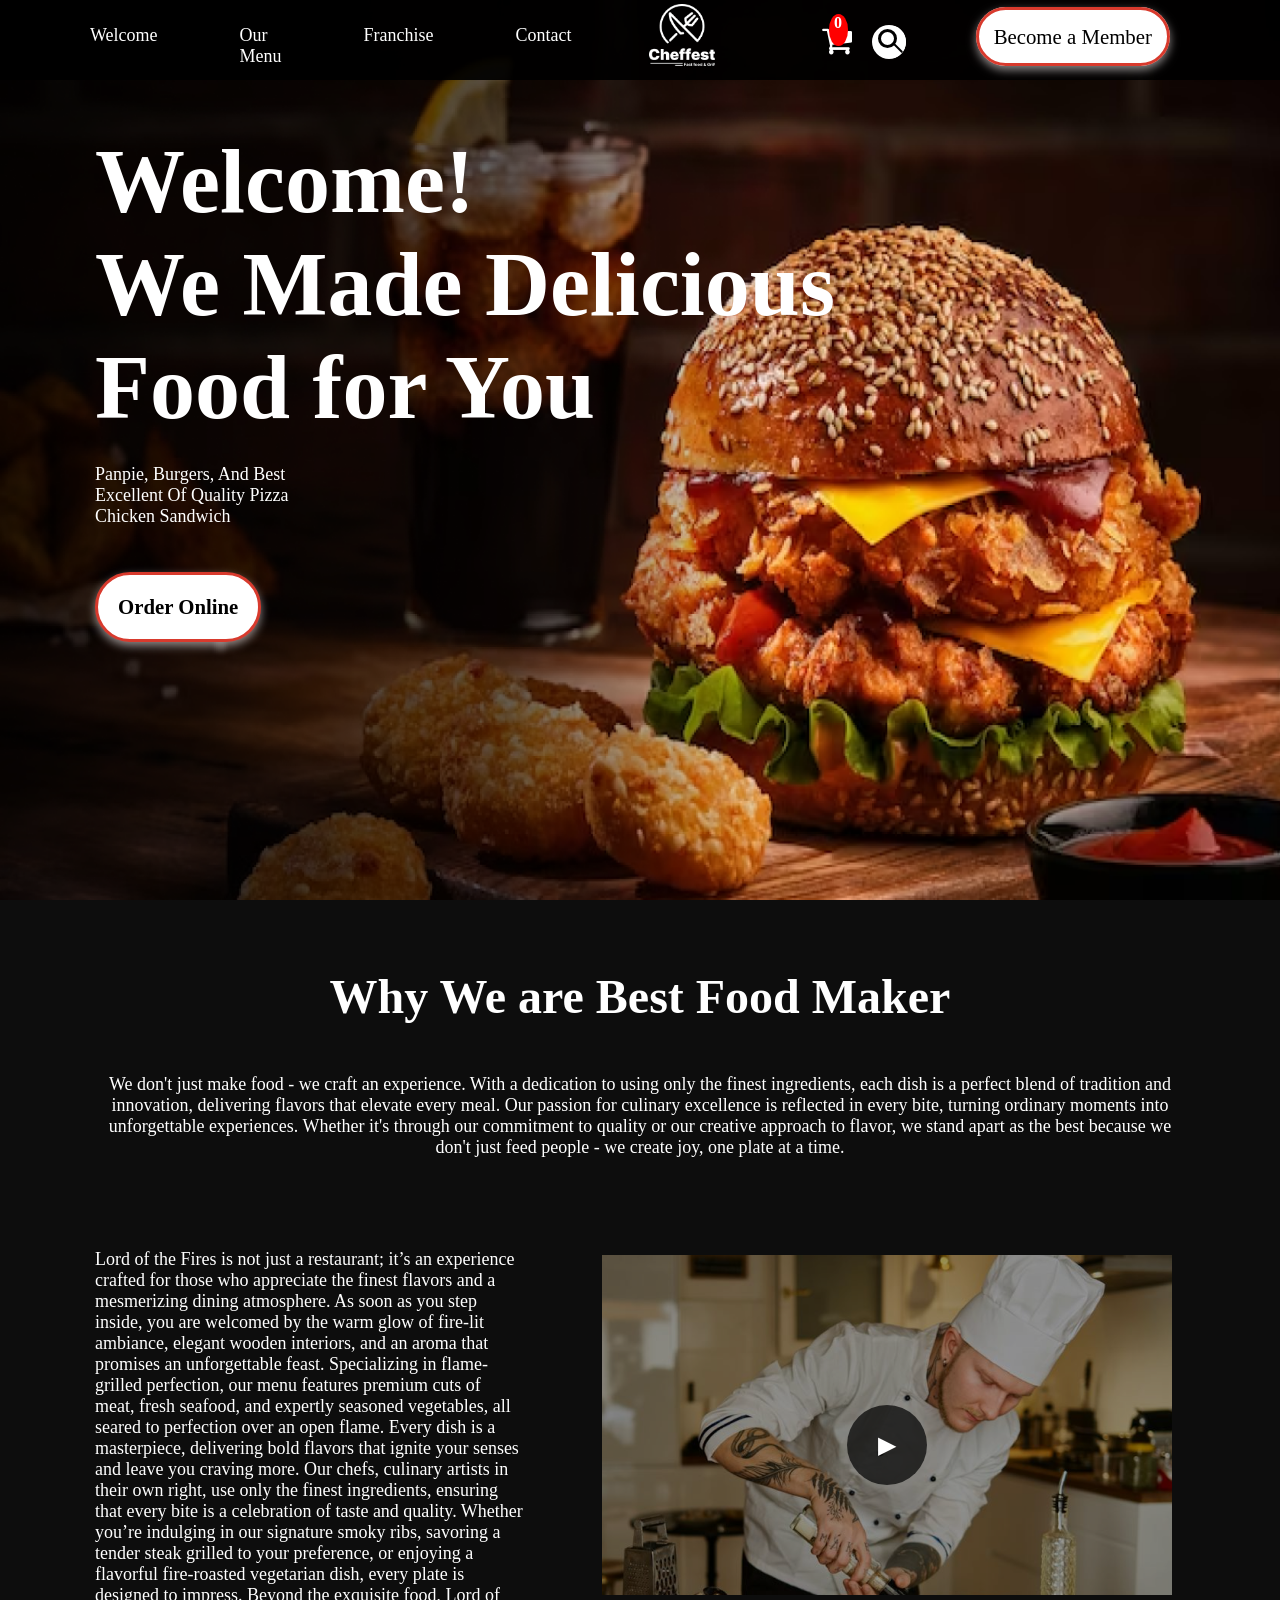
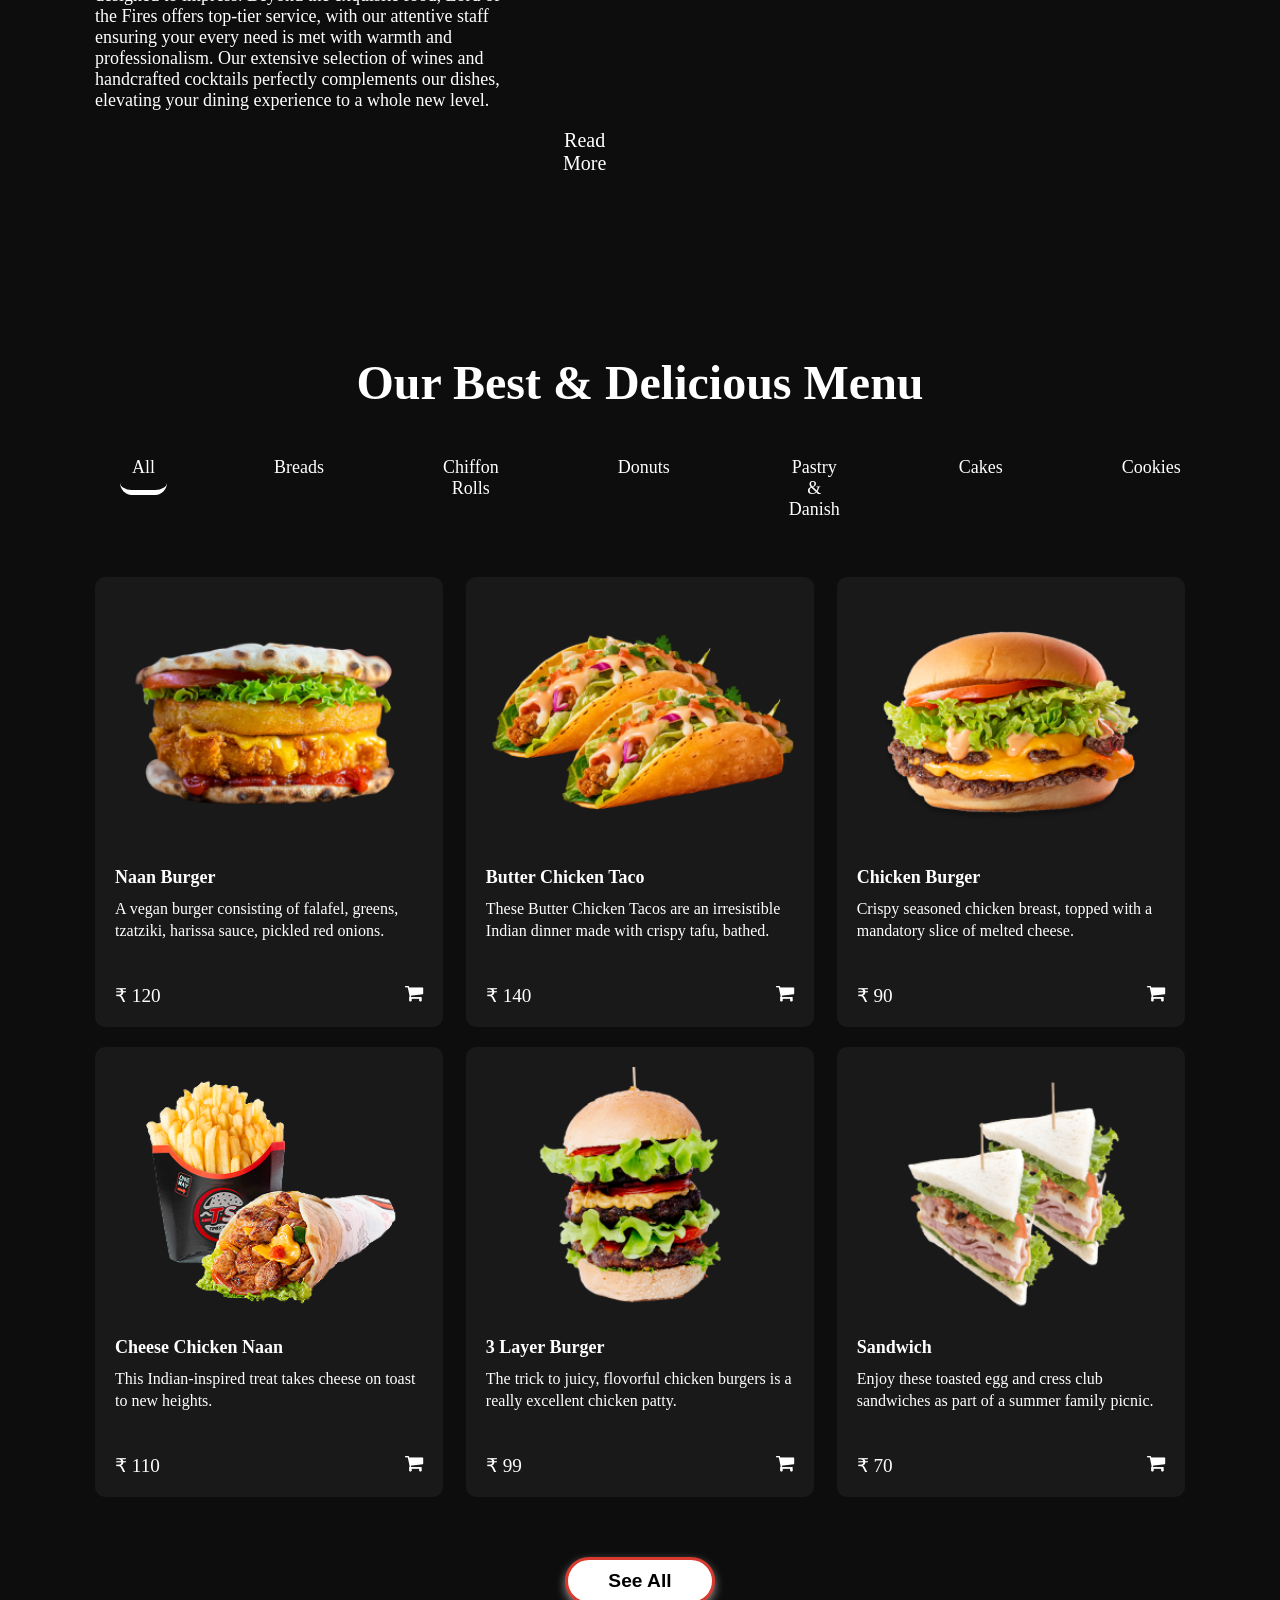
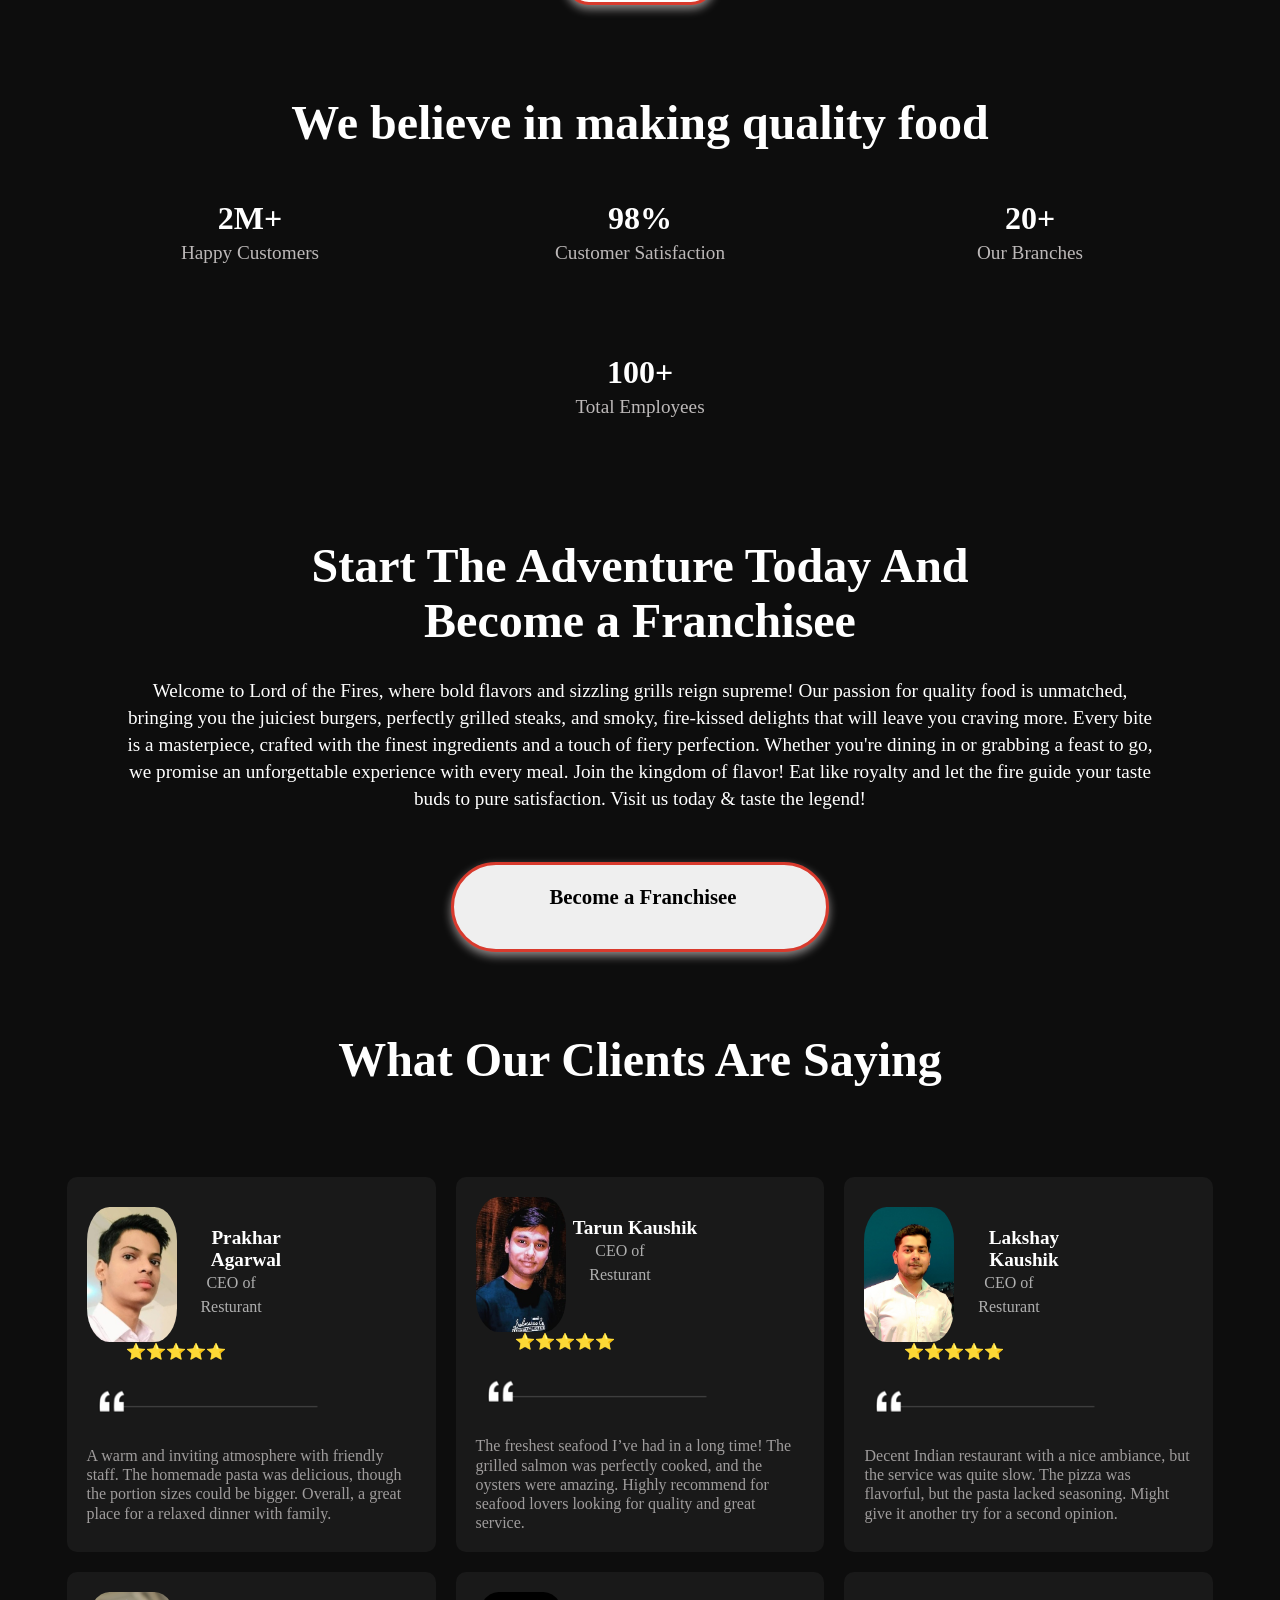
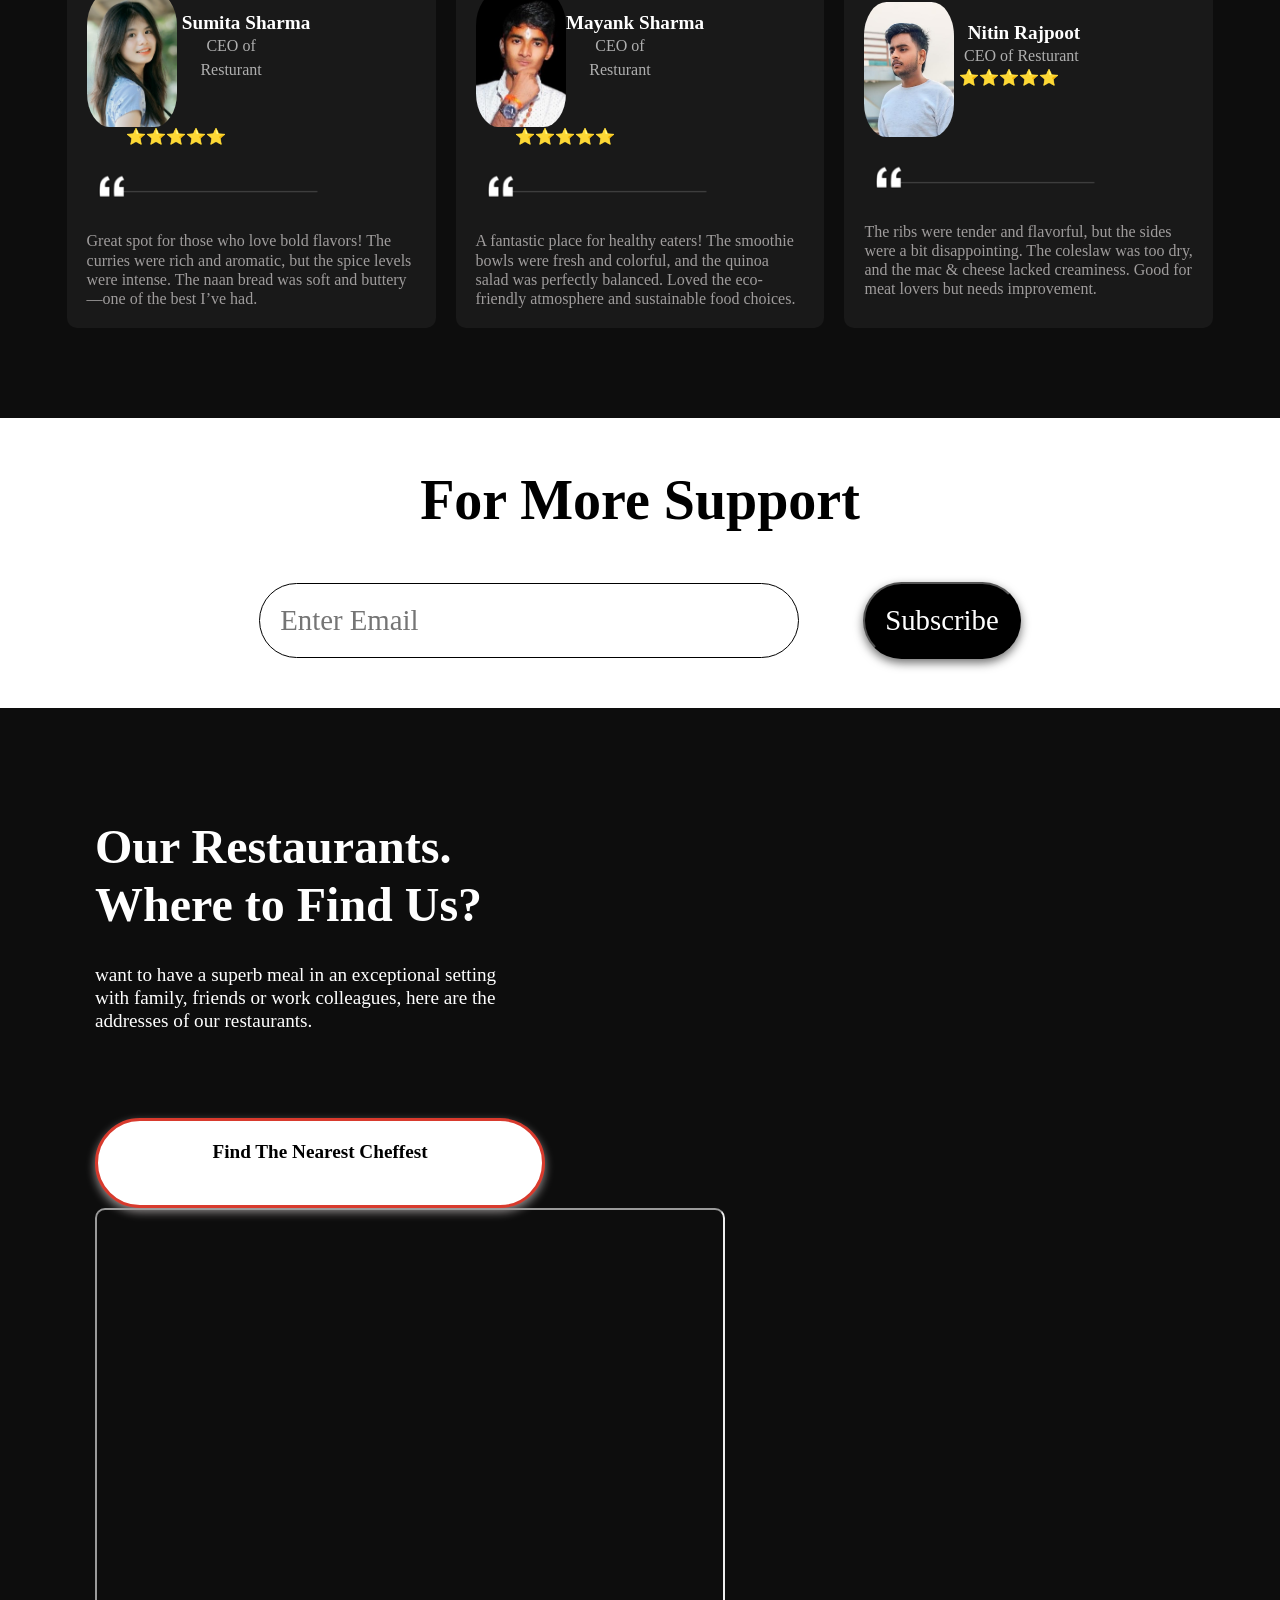
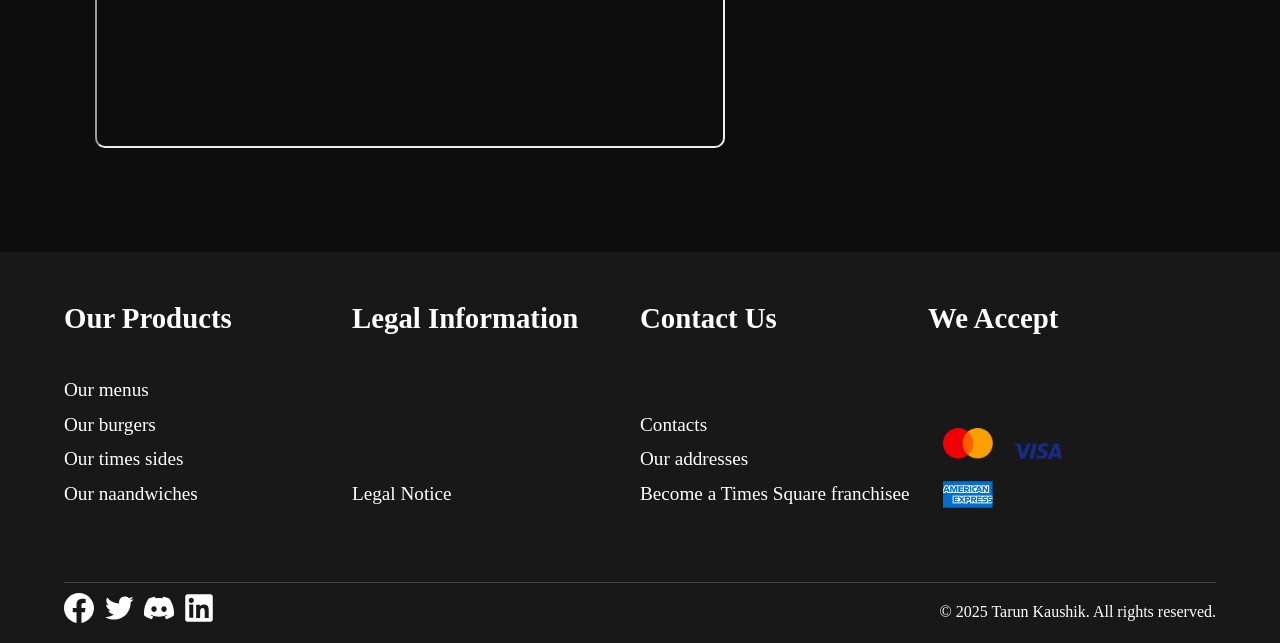
==== index.html @ 53f76cae "Initial commit: Figma desgin to website" ====
<!DOCTYPE html>
<html lang="en">
<head>
    <meta charset="UTF-8">
    <meta name="viewport" content="width=device-width, initial-scale=1.0">
    <title>Resturant Management Website</title>
    <link rel="stylesheet" href="https://cdnjs.cloudflare.com/ajax/libs/font-awesome/4.7.0/css/font-awesome.min.css">
    <link rel="stylesheet" href="style.css">
    <link rel="stylesheet" href="About/about.css">
    <link rel="stylesheet" href="Menu/menu.css">
    <link rel="stylesheet" href="Countdown/count.css">
    <link rel="stylesheet" href="Become a Franchisee/become.css">
    <link rel="stylesheet" href="Testimonial/client.css">
    <link rel="stylesheet" href="Near Restaurent/near.css">
    <link rel="stylesheet" href="Footer/footer.css">
</head>
<body>
    <!-- Navbar Starting... -->
    <header id="welcome">
        <nav class="navbar">
            <ul>
                <li><a href="#welcome">Welcome</a></li>
                <li><a href="#menu">Our Menu</a></li>
                <li><a href="#Franchise">Franchise</a></li>
                <li><a href="Contact With Us/contact.html">Contact</a></li>
            </ul>
            <div>
                <img src="Images/Logo.png" alt="Logo">
            </div>
            <div class="icons">
                <div class="icons1">
                    <i class="fa fa-cart-plus cart-icon" id="navbar-cart-icon"></i>
                    <span class="cart-counter">0</span>
                </div>
                
                <!-- Cart Dropdown -->
                <div class="cart-dropdown">
                    <div class="cart-items"></div>
                </div>
    
                <!-- Search Icon + Input -->
                <div class="search-box" id="searchBox">
                    <i id="searchIcon"  class="fa fa-search"></i>
                    <input type="text" id="searchInput" placeholder="Search...">
                    <span id="searchClear" onclick="document.getElementById('searchInput').value = ''"></span>
                </div>
            </div>
            <div class="navbut">
                <a href="Bemone a member/member.html">Become a Member</a>
            </div>
        </nav>
    </header>    
    <!-- Navbar Ending... -->

    <!-- Page 1 starting... -->
    <div class="Background1">
        <div class="heading">
            <h1>Welcome! <br> We Made Delicious <br> Food for You</h1>
            <p style="padding: 25px 0px 45px 0px; font-size: 18px;">
                Panpie, Burgers, And Best <br>
                Excellent Of Quality Pizza <br>
                Chicken Sandwich
            </p>
            <span id="button2">
                <a href="#menu">Order Online</a>
            </span>
        </div>
    </div>
    <!-- Page 1 Ending -->

    <!-- Page 2 Starting... -->
    <div class="page2">
        <div class="para1">
            <h1 class="heading1" style="font-size: 3rem;">Why We are Best Food Maker</h1>
            <p>We don't just make food - we craft an experience. With a dedication to using only the finest ingredients, each dish is a perfect blend of tradition and innovation, delivering flavors that elevate every meal. Our passion for culinary excellence is reflected in every bite, turning ordinary moments into unforgettable experiences. Whether it's through our commitment to quality or our creative approach to flavor, we stand apart as the best because we don't just feed people - we create joy, one plate at a time.</p>
        </div>

        <div class="content-container">
            <aside class="video-container">
                <div class="video-bg">
                    <img src="Images/Thumbnail-image.png" class="video-thumbnail" id="videoThumbnail" onclick="playVideo()" alt="Video Thumbnail">
        
                    <!-- Play Button -->
                    <button class="play-button" id="playButton" onclick="playVideo()">▶</button>

                    <video id="videoPlayer" controls>
                        <source src="Video/Cinematic Restaurant.mp4" type="Video/mp4">
                        Your browser does not support the video tag.
                    </video>
                </div>
            </aside>
    
            <div class="para2">
                <p><br>
                    Lord of the Fires is not just a restaurant; it’s an experience crafted for those who appreciate the finest flavors and a mesmerizing dining atmosphere. As soon as you step inside, you are welcomed by the warm glow of fire-lit ambiance, elegant wooden interiors, and an aroma that promises an unforgettable feast. Specializing in flame-grilled perfection, our menu features premium cuts of meat, fresh seafood, and expertly seasoned vegetables, all seared to perfection over an open flame. Every dish is a masterpiece, delivering bold flavors that ignite your senses and leave you craving more. Our chefs, culinary artists in their own right, use only the finest ingredients, ensuring that every bite is a celebration of taste and quality. Whether you’re indulging in our signature smoky ribs, savoring a tender steak grilled to your preference, or enjoying a flavorful fire-roasted vegetarian dish, every plate is designed to impress. Beyond the exquisite food, Lord of the Fires offers top-tier service, with our attentive staff ensuring your every need is met with warmth and professionalism. Our extensive selection of wines and handcrafted cocktails perfectly complements our dishes, elevating your dining experience to a whole new level.
                    
                    <span class="more-text">
                        Whether it’s a romantic dinner, a family gathering, or a special celebration, Lord of the Fires provides an ambiance that is both cozy and sophisticated, making every moment memorable. Experience the best in class dining with us and let the fire guide your senses to pure gastronomic delight.
                    </span>
                </p>
                <button class="read-more-btn" onclick="toggleText()">Read More</button>
            </div>
        </div>
    </div>

    <!-- Page 2 Ending... -->

    <div class="box-container">
        <!-- Page 3 starting... -->
        <div class="page3" id="menu">
            <h1 class="heading2" style="font-size: 3rem;">
                Our Best & Delicious Menu
            </h1>
                <nav class="navbar2" id="navbar2">
                    <ul>
                        <li><button class="btn active" data-category="all">All</button></li>
                        <li><button class="btn" data-category="breads">Breads</button></li>
                        <li><button class="btn" data-category="chiffon_Rolls">Chiffon Rolls</button></li>
                        <li><button class="btn" data-category="donuts">Donuts</button></li>
                        <li><button class="btn" data-category="pastry_Danish">Pastry & Danish</button></li>
                        <li><button class="btn" data-category="cakes">Cakes</button></li>
                        <li><button class="btn" data-category="cookies">Cookies</button></li>
                    </ul>
                </nav>
        </div>

        <div class="box">
            <section class="image-container" id="section1">
                <div class="item-box">
                    <img src="Images/img1.png" alt="Naan Burger">
                    <h1>Naan Burger</h1>
                    <p>A vegan burger consisting of falafel, greens, tzatziki, harissa sauce, pickled red onions.</p>
                    <div class="priceCart">
                        <span>₹ 120</span>
                        <i class="fa fa-shopping-cart cart-icon"></i>
                    </div>
                </div>
                
                <div class="item-box">
                    <img src="Images\img2.png" alt="Butter Chicken Taco">
                    <h1>Butter Chicken Taco</h1>
                    <p>These Butter Chicken Tacos are an irresistible Indian dinner made with crispy tafu, bathed.</p>
                    <div class="priceCart">
                        <span>₹ 140</span>
                        <i class="fa fa-shopping-cart cart-icon"></i>
                    </div>
                </div>

                <div class="item-box">
                    <img src="Images\img3.png" alt="Chicken Burger">
                    <h1>Chicken Burger</h1>
                    <p>Crispy seasoned chicken breast, topped with a mandatory slice of melted cheese.</p>
                    <div class="priceCart">
                        <span>₹ 90</span>
                        <i class="fa fa-shopping-cart cart-icon"></i>
                    </div>
                </div>

                <div class="item-box">
                    <img src="Images\img4.png" alt="Cheese Chicken Naan">
                    <h1>Cheese Chicken Naan</h1>
                    <p>This Indian-inspired treat takes cheese on toast to new heights.</p>
                    <div class="priceCart">
                        <span>₹ 110</span>
                        <i class="fa fa-shopping-cart cart-icon"></i>
                    </div>
                </div>

                <div class="item-box">
                    <img src="Images\img5.png" alt="3 Layer Burger">
                    <h1>3 Layer Burger</h1>
                    <p>The trick to juicy, flovorful chicken burgers is a really excellent chicken patty.</p>
                    <div class="priceCart">
                        <span>₹ 99</span>
                        <i class="fa fa-shopping-cart cart-icon"></i>
                    </div>
                </div>

                <div class="item-box">
                    <img src="Images\img6.png" alt="Sandwich">
                    <h1>Sandwich</h1>
                    <p>Enjoy these toasted egg and cress club sandwiches as part of a summer family picnic.</p>
                    <div class="priceCart">
                        <span>₹ 70</span>
                        <i class="fa fa-shopping-cart cart-icon"></i>
                    </div>
                </div>

                <div class="more-items">
                    <div class="item-box">
                        <img src="Images/img7.png" alt="Stuffed Chessy Garlic Bread">
                        <h1>Stuffed Cheesy Garlic Bread</h1>
                        <p>Garlic bread originated in italy but has really been popularized by the american Pizza chains.</p>
                        <div class="priceCart">
                            <span>₹ 210</span>
                            <i class="fa fa-shopping-cart cart-icon""></i>
                        </div>
                    </div>

                    
                    <div class="item-box">
                        <img src="Images\img8.png" alt="Garlic Bread">
                        <h1>Garlic Bread</h1>
                        <p>You may have once struggled with dry or greasy breads reeking of burned or new garlic, but it's time...</p>
                        <div class="priceCart">
                            <span>₹ 250</span>
                            <i class="fa fa-shopping-cart cart-icon"></i>
                        </div>
                    </div>

                    <div class="item-box">
                        <img src="Images\img9.png" alt="Great Garlic Bread">
                        <h1>Great Garlic Bread</h1>
                        <p>This Italian garlic bread is drenched in garlicky herb butter, oven-baked until crisp & topped.</p>
                        <div class="priceCart">
                            <span>₹ 320</span>
                            <i class="fa fa-shopping-cart cart-icon"></i>
                        </div>
                    </div>

                    <div class="item-box">
                        <img src="Images/img10.png" alt="Tear & Share Garlic Bread">
                        <h1>Tear & Share Garlic Bread</h1>
                        <p>Impress your guests wit our tear and share garlic bread, featuring Maldon Garlic Sea Salt.</p>
                        <div class="priceCart">
                            <span>₹ 220</span>
                            <i class="fa fa-shopping-cart cart-icon"></i>
                        </div>
                    </div>
            
                    <div class="item-box">
                        <img src="Images/img11.png" alt="Vanilla Chiffon Cake">
                        <h1>Vanilla Chiffon Cake</h1>
                        <p>Vanilla chiffon roll is a sweet cake with a big vanilla flover.</p>
                        <div class="priceCart">
                            <span>₹ 170</span>
                            <i class="fa fa-shopping-cart cart-icon"></i>
                        </div>
                    </div>

                    <div class="item-box">
                        <img src="Images\img12.png" alt="Vanilla Chiffon">
                        <h1>Vanilla Chiffon</h1>
                        <p>Vanilla chiffon roll is a sweet cake.</p>
                        <div class="priceCart">
                            <span>₹ 150</span>
                            <i class="fa fa-shopping-cart cart-icon"></i>
                        </div>
                    </div>

                    <div class="item-box">
                        <img src="Images\img13.png" alt="Swiss Roll Cake">
                        <h1>Swiss Roll Cake</h1>
                        <p>A Swiss Roll Cake. Soft, airy vanilla flovoured sponge rolled.</p>
                        <div class="priceCart">
                            <span>₹ 380</span>
                            <i class="fa fa-shopping-cart cart-icon"></i>
                        </div>
                    </div>

                    <div class="item-box">
                        <img src="Images\img14.png" alt="Crispy & Creany Doughnuts">
                        <h1>Crispy & Creany Doughnuts</h1>
                        <p>Tastes just the glazed donuts.</p>
                        <div class="priceCart">
                            <span>₹ 125</span>
                            <i class="fa fa-shopping-cart cart-icon"></i>
                        </div>
                    </div>

                    <div class="item-box">
                        <img src="Images\img15.png" alt="Chocalate Chip Mini Donuts">
                        <h1>Chocalate Chip Mini Donuts</h1>
                        <p>Chocolate Mini Donuts - the perfect easy mini donut, they bake up light, fluffy.</p>
                        <div class="priceCart">
                            <span>₹ 100</span>
                            <i class="fa fa-shopping-cart cart-icon"></i>
                        </div>
                    </div>

                    <div class="item-box">
                        <img src="Images\img16.png" alt="Mini Baked Donuts with Vanilla Glaze">
                        <h1>Mini Baked Donuts with Vanilla Glaze</h1>
                        <p>Baked donuts are easier to make than the fried varity. These bite-size treats are tossed in vanilla glaze.</p>
                        <div class="priceCart">
                            <span>₹ 420</span>
                            <i class="fa fa-shopping-cart cart-icon"></i>
                        </div>
                    </div>

                    <div class="item-box">
                        <img src="Images\img17.png" alt="Doughnuts">
                        <h1>Doughnuts</h1>
                        <p>Super delicious donut.</p>
                        <div class="priceCart">
                            <span>₹ 60</span>
                            <i class="fa fa-shopping-cart cart-icon"></i>
                        </div>
                    </div>

                    <div class="item-box">
                        <img src="Images\img18.png" alt="Danish Pastry">
                        <h1>Danish Pastry</h1>
                        <p>Danish pastry (also called breakfast pastry) from scratch with a variety of wonderful.</p>
                        <div class="priceCart">
                            <span>₹ 470</span>
                            <i class="fa fa-shopping-cart cart-icon"></i>
                        </div>
                    </div>

                    <div class="item-box">
                        <img src="Images\img19.png" alt="Miso Caranel-Apple Danish">
                        <h1>Miso Caranel-Apple Danish</h1>
                        <p>This apple Danish makes for a lovely fall breakfast or an elegant, eye-catching dessert.</p>
                        <div class="priceCart">
                            <span>₹ 590</span>
                            <i class="fa fa-shopping-cart cart-icon"></i>
                        </div>
                    </div>

                    <div class="item-box">
                        <img src="Images/img20.png" alt="Cheese Danish">
                        <h1>Cheese Danish</h1>
                        <p>Flaky, buttery Cream Cheese Danish, frozen puff pastry.</p>
                        <div class="priceCart">
                            <span>₹ 340</span>
                            <i class="fa fa-shopping-cart cart-icon"></i>
                        </div>
                    </div>

                    <div class="item-box">
                        <img src="Images\img21.png" alt="Cheery Danish">
                        <h1>Cherry Danish</h1>
                        <p>Cherry danish is a buttery and flaky pastry made with puff pastry, a creamy sweetend cream cheese.</p>
                        <div class="priceCart">
                            <span>₹ 650</span>
                            <i class="fa fa-shopping-cart cart-icon"></i>
                        </div>
                    </div>

                    <div class="item-box">
                        <img src="Images\img22.png" alt="Cheery Cheesecake Danish">
                        <h1>Cherry Cheesecake Danish</h1>
                        <p>A braided Cherry Danish is treat for breakfast or dessert any time of the year.</p>
                        <div class="priceCart">
                            <span>₹ 560</span>
                            <i class="fa fa-shopping-cart cart-icon"></i>
                        </div>
                    </div>

                    <div class="item-box">
                        <img src="Images/img23.png" alt="Fish Cakes">
                        <h1>Fish Cakes</h1>
                        <p>Thes fish cakes make a perfect appetizer, side or burger for a healthy meal.</p>
                        <div class="priceCart">
                            <span>₹ 470</span>
                            <i class="fa fa-shopping-cart cart-icon"></i>
                        </div>
                    </div>

                    <div class="item-box">
                        <img src="Images/img24.png" alt="Ice Cream Cake">
                        <h1>Ice Cream Cake</h1>
                        <p>This ice cream cake has a generous layer of cake and ice cream.</p>
                        <div class="priceCart">
                            <span>₹ 600</span>
                            <i class="fa fa-shopping-cart cart-icon"></i>
                        </div>
                    </div>

                    <div class="item-box">
                        <img src="Images\img25.png" alt="Chocolate Ice Cream Cake">
                        <h1>Chocolate Ice Cream Cake</h1>
                        <p>Over the top delicious & decadent, this Chocolate Ice Cream Cake is the ultimate ice cream.</p>
                        <div class="priceCart">
                            <span>₹ 850</span>
                            <i class="fa fa-shopping-cart cart-icon"></i>
                        </div>
                    </div>

                    <div class="item-box">
                        <img src="Images\img26.png" alt="Soft Chocalate Chip Cookies">
                        <h1>Soft Chocolate Chip Cookies</h1>
                        <p>The Beast soft chocolate chip cookies! No Chilling requires.</p>
                        <div class="priceCart">
                            <span>₹ 49</span>
                            <i class="fa fa-shopping-cart cart-icon"></i>
                        </div>
                    </div>

                    <div class="item-box">
                        <img src="Images\img27.png" alt="Oatmeal Cookies">
                        <h1>Oatmeal Cookies</h1>
                        <p>This oatmeal cookie yields soft, chewy, bakery-style cookies.</p>
                        <div class="priceCart">
                            <span>₹ 99</span>
                            <i class="fa fa-shopping-cart cart-icon"></i>
                        </div>
                    </div>
                </div>
                <button class="more-item-seen" onclick="toggleItems()">See All</button>
            </section>
            
            <section id="section2" class="others-category">
                <div class="item-box" id="bread" data-category="breads">
                    <img src="Images/img7.png" alt="Stuffed Cheesy Garlic Bread">
                    <h1>Stuffed Cheesy Garlic Bread</h1>
                    <p>Garlic bread originated in italy but has really been popularized by the american Pizza chains.</p>
                    <div class="priceCart">
                        <span>₹ 210</span>
                        <i class="fa fa-shopping-cart cart-icon"></i>
                    </div>
                </div>

                <div class="item-box" data-category="breads">
                    <img src="Images\img6.png" alt="Sandwich">
                    <h1>Sandwich</h1>
                    <p>Enjoy these toasted egg and cress club sandwiches as part of a summer family picnic.</p>
                    <div class="priceCart">
                        <span>₹ 70</span>
                        <i class="fa fa-shopping-cart cart-icon"></i>
                    </div>
                </div>

                <div class="item-box" data-category="breads">
                    <img src="Images\img8.png" alt="Garlic Bread">
                    <h1>Garlic Bread</h1>
                    <p>You may have once struggled with dry or greasy breads reeking of burned or new garlic, but it's time...</p>
                    <div class="priceCart">
                        <span>₹ 250</span>
                        <i class="fa fa-shopping-cart cart-icon"></i>
                    </div>
                </div>

                <div class="item-box" data-category="breads">
                    <img src="Images\img9.png" alt="Great Garlic Bread">
                    <h1>Great Garlic Bread</h1>
                    <p>This Italian garlic bread is drenched in garlicky herb butter, oven-baked until crisp & topped.</p>
                    <div class="priceCart">
                        <span>₹ 320</span>
                        <i class="fa fa-shopping-cart cart-icon"></i>
                    </div>
                </div>

                <div class="item-box" data-category="breads">
                    <img src="Images/img10.png" alt="Tear & Share Garlic Bread">
                    <h1>Tear & Share Garlic Bread</h1>
                    <p>Impress your guests wit our tear and share garlic bread, featuring Maldon Garlic Sea Salt.</p>
                    <div class="priceCart">
                        <span>₹ 220</span>
                        <i class="fa fa-shopping-cart cart-icon"></i>
                    </div>
                </div>

                <div class="item-box" data-category="breads">
                    <img src="Images\img3.png" alt="Chicken Burger">
                    <h1>Chicken Burger</h1>
                    <p>Crispy seasoned chicken breast, topped with a mandatory slice of melted cheese.</p>
                    <div class="priceCart">
                        <span>₹ 90</span>
                        <i class="fa fa-shopping-cart cart-icon"></i>
                    </div>
                </div>
            </section>
            
            <section id="section3" class="others-category">
                <div class="item-box" data-category="chiffon_Rolls">
                    <img src="Images/img11.png" alt="Vanilla Chiffon Cake">
                    <h1>Vanilla Chiffon Cake</h1>
                    <p>Vanilla chiffon roll is a sweet cake with a big vanilla flover.</p>
                    <div class="priceCart">
                        <span>₹ 170</span>
                        <i class="fa fa-shopping-cart cart-icon"></i>
                    </div>
                </div>

                <div class="item-box" data-category="chiffon_Rolls">
                    <img src="Images/img12.png" alt="Vanilla Chiffon">
                    <h1>Vanilla Chiffon </h1>
                    <p>Vanilla chiffon roll is a sweet cake.</p>
                    <div class="priceCart">
                        <span>₹ 150</span>
                        <i id="icon2" class="fa fa-shopping-cart"></i>
                    </div>
                </div>

                <div class="item-box" data-category="chiffon_Rolls">
                    <img src="Images\img2.png" alt="Butter Chicken Taco">
                    <h1>Butter Chicken Taco</h1>
                    <p>These Butter Chicken Tacos are an irresistible Indian dinner made with crispy tafu, bathed.</p>
                    <div class="priceCart">
                        <span>₹ 140</span>
                        <i class="fa fa-shopping-cart cart-icon"></i>
                    </div>
                </div>

                <div class="item-box" data-category="chiffon_Rolls">
                    <img src="Images\img13.png" alt="Swiss Roll Cake">
                    <h1>Swiss Roll Cake</h1>
                    <p>A Swiss Roll Cake. Soft, airy vanilla flovoured sponge rolled.</p>
                    <div class="priceCart">
                        <span>₹ 380</span>
                        <i class="fa fa-shopping-cart cart-icon"></i>
                    </div>
                </div>
            </section>

            <section id="section4" class="others-category">
                <div class="item-box" data-category="donuts">
                    <img src="Images\img1.png" alt="Naan Burger">
                    <h1>Naan Burger</h1>
                    <p>A vegan burger consisting of falafel, greens, tzatziki, harissa sauce, pickled red onions.</p>
                    <div class="priceCart">
                        <span>₹ 120</span>
                        <i class="fa fa-shopping-cart cart-icon"></i>
                    </div>
                </div>

                <div class="item-box" data-category="donuts">
                    <img src="Images\img14.png" alt="Crispy & Creany Doughnuts">
                    <h1>Crispy & Creany Doughnuts</h1>
                    <p>Tastes just the glazed donuts.</p>
                    <div class="priceCart">
                        <span>₹ 125</span>
                        <i class="fa fa-shopping-cart cart-icon"></i>
                    </div>
                </div>

                <div class="item-box" data-category="donuts">
                    <img src="Images\img15.png" alt="Chocalate Chip Mini Donuts">
                    <h1>Chocalate Chip Mini Donuts</h1>
                    <p>Chocolate Mini Donuts - the perfect easy mini donut, they bake up light, fluffy.</p>
                    <div class="priceCart">
                        <span>₹ 100</span>
                        <i class="fa fa-shopping-cart cart-icon"></i>
                    </div>
                </div>

                <div class="item-box" data-category="donuts">
                    <img src="Images\img16.png" alt="Mini Baked Donuts with Vanilla Glaze">
                    <h1>Mini Baked Donuts with Vanilla Glaze</h1>
                    <p>Baked donuts are easier to make than the fried varity. These bite-size treats are tossed in vanilla glaze.</p>
                    <div class="priceCart">
                        <span>₹ 420</span>
                        <i class="fa fa-shopping-cart cart-icon"></i>
                    </div>
                </div>

                <div class="item-box" data-category="donuts">
                    <img src="Images\img5.png" alt="3 Layer Burger">
                    <h1>3 Layer Burger</h1>
                    <p>The trick to juicy, flovorful chicken burgers is a really excellent chicken patty.</p>
                    <div class="priceCart">
                        <span>₹ 99</span>
                        <i class="fa fa-shopping-cart cart-icon"></i>
                    </div>
                </div>

                <div class="item-box" data-category="donuts">
                    <img src="Images\img17.png" alt="Doughnuts">
                    <h1>Doughnuts</h1>
                    <p>Super delicious donut.</p>
                    <div class="priceCart">
                        <span>₹ 60</span>
                        <i class="fa fa-shopping-cart cart-icon"></i>
                    </div>
                </div>
            </section>

            <section id="section5" class="others-category">
                <div class="item-box" data-category="pastry_Danish">
                    <img src="Images\img4.png" alt="Cheese Chicken Naan">
                    <h1>Cheese Chicken Naan</h1>
                    <p>This Indian-inspired treat takes cheese on toast to new heights.</p>
                    <div class="priceCart">
                        <span>₹ 110</span>
                        <i class="fa fa-shopping-cart cart-icon"></i>
                    </div>
                </div>

                <div class="item-box" data-category="pastry_Danish">
                    <img src="Images\img18.png" alt="Danish Pastry">
                    <h1>Danish Pastry</h1>
                    <p>Danish pastry (also called breakfast pastry) from scratch with a variety of wonderful.</p>
                    <div class="priceCart">
                        <span>₹ 470</span>
                        <i class="fa fa-shopping-cart cart-icon"></i>
                    </div>
                </div>

                <div class="item-box" data-category="pastry_Danish">
                    <img src="Images\img19.png" alt="Miso Caranel-Apple Danish">
                    <h1>Miso Caranel-Apple Danish</h1>
                    <p>This apple Danish makes for a lovely fall breakfast or an elegant, eye-catching dessert.</p>
                    <div class="priceCart">
                        <span>₹ 590</span>
                        <i class="fa fa-shopping-cart cart-icon"></i>
                    </div>
                </div>

                <div class="item-box" data-category="pastry_Danish">
                    <img src="Images/img20.png" alt="Cheese Danish">
                    <h1>Cheese Danish</h1>
                    <p>Flaky, buttery Cream Cheese Danish, frozen puff pastry.</p>
                    <div class="priceCart">
                        <span>₹ 340</span>
                        <i class="fa fa-shopping-cart cart-icon"></i>
                    </div>
                </div>

                <div class="item-box" data-category="pastry_Danish">
                    <img src="Images\img21.png" alt="Cherry Danish">
                    <h1>Cherry Danish</h1>
                    <p>Cherry danish is a buttery and flaky pastry made with puff pastry, a creamy sweetend cream cheese.</p>
                    <div class="priceCart">
                        <span>₹ 650</span>
                        <i class="fa fa-shopping-cart cart-icon"></i>
                    </div>
                </div>

                <div class="item-box" data-category="pastry_Danish">
                    <img src="Images\img22.png" alt="Cherry Cheesecake Danish">
                    <h1>Cherry Cheesecake Danish</h1>
                    <p>A braided Cherry Danish is treat for breakfast or dessert any time of the year.</p>
                    <div class="priceCart">
                        <span>₹ 560</span>
                        <i class="fa fa-shopping-cart cart-icon"></i>
                    </div>
                </div>
            </section>

            <section id="section6" class="others-category">
                <div class="item-box" data-category="cakes">
                    <img src="Images/img11.png" alt="Vanilla Chiffon Cake">
                    <h1>Vanilla Chiffon Cake</h1>
                    <p>Vanilla chiffon roll is a sweet cake with a big vanilla flover.</p>
                    <div class="priceCart">
                        <span>₹ 170</span>
                        <i class="fa fa-shopping-cart cart-icon"></i>
                    </div>
                </div>

                <div class="item-box" data-category="cakes">
                    <img src="Images\img13.png" alt="Swiss Roll Cake">
                    <h1>Swiss Roll Cake</h1>
                    <p>A Swiss Roll Cake. Soft, airy vanilla flovoured sponge rolled.</p>
                    <div class="priceCart">
                        <span>₹ 380</span>
                        <i class="fa fa-shopping-cart cart-icon"></i>
                    </div>
                </div>

                <div class="item-box" data-category="cakes">
                    <img src="Images/img23.png" alt="Fish Cakes">
                    <h1>Fish Cakes</h1>
                    <p>Thes fish cakes make a perfect appetizer, side or burger for a healthy meal.</p>
                    <div class="priceCart">
                        <span>₹ 190</span>
                        <i class="fa fa-shopping-cart cart-icon"></i>
                    </div>
                </div>

                <div class="item-box" data-category="cakes">
                    <img src="Images/img24.png" alt="Ice Cream Cake">
                    <h1>Ice Cream Cake</h1>
                    <p>This ice cream cake has a generous layer of cake and ice cream.</p>
                    <div class="priceCart">
                        <span>₹ 600</span>
                        <i class="fa fa-shopping-cart cart-icon"></i>
                    </div>
                </div>

                <div class="item-box" data-category="cakes">
                    <img src="Images\img25.png" alt="Chocalate Ice Cream Cake">
                    <h1>Chocolate Ice Cream Cake</h1>
                    <p>Over the top delicious & decadent, this Chocolate Ice Cream Cake is the ultimate ice cream.</p>
                    <div class="priceCart">
                        <span>₹ 850</span>
                        <i class="fa fa-shopping-cart cart-icon"></i>
                    </div>
                </div>

                <div class="item-box" data-category="cakes">
                    <img src="Images\img22.png" alt="Cherry Cheesecake Danish">
                    <h1>Cherry Cheesecake Danish</h1>
                    <p>A braided Cherry Danish is treat for breakfast or dessert any time of the year.</p>
                    <div class="priceCart">
                        <span>₹ 560</span>
                        <i class="fa fa-shopping-cart cart-icon"></i>
                    </div>
                </div>
            </section>

            <section id="section7" class="others-category">
                <div class="item-box" data-category="cookies">
                    <img src="Images\img15.png" alt="Chocalate Chip Mini Donuts">
                    <h1>Chocalate Chip Mini Donuts</h1>
                    <p>Chocolate Mini Donuts - the perfect easy mini donut, they bake up light, fluffy.</p>
                    <div class="priceCart">
                        <span>₹ 100</span>
                        <i class="fa fa-shopping-cart cart-icon"></i>
                    </div>
                </div>

                <div class="item-box" data-category="cookies">
                    <img src="Images\img26.png" alt="Soft Chocalate Chip Cookies">
                    <h1>Soft Chocolate Chip Cookies</h1>
                    <p>The Beast soft chocolate chip cookies! No Chilling requires.</p>
                    <div class="priceCart">
                        <span>₹ 190</span>
                        <i class="fa fa-shopping-cart cart-icon"></i>
                    </div>
                </div>

                <div class="item-box" data-category="cookies">
                    <img src="Images\img27.png" alt="Oatmeal Cookies">
                    <h1>Oatmeal Cookies</h1>
                    <p>This oatmeal cookie yields soft, chewy, bakery-style cookies.</p>
                    <div class="priceCart">
                        <span>₹ 99</span>
                        <i class="fa fa-shopping-cart cart-icon"></i>
                    </div>
                </div>
            </section>
        </div>
        <!-- Page 3 Ending... -->

        <!-- Page 4 Starting... -->
        <div class="countdown-container">
            <h1>We believe in making quality food</h1>
            <div class="stats">
                <div class="stat-item">
                    <h2 data-target="2" data-suffix="M+">0M+</h2>
                    <p>Happy Customers</p>
                </div>
                <div class="stat-item">
                    <h2 data-target="98" data-suffix="%">0%</h2>
                    <p>Customer Satisfaction</p>
                </div>
                <div class="stat-item">
                    <h2 data-target="20" data-suffix="+">+</h2>
                    <p>Our Branches</p>
                </div>
                <div class="stat-item">
                    <h2 data-target="100" data-suffix="+">0+</h2>
                    <p>Total Employees</p>
                </div>
            </div>
        </div>       

        <div class="Franchisee-container" id="Franchise">
            <h1>Start The Adventure Today And <br>
            Become a Franchisee</h1>
            <p>
                Welcome to Lord of the Fires, where bold flavors and sizzling grills reign supreme! Our passion for quality food is unmatched, bringing you the juiciest burgers, perfectly grilled steaks, and smoky, fire-kissed delights that will leave you craving more. 
                Every bite is a masterpiece, crafted with the finest ingredients and a touch of fiery perfection. Whether you're dining in or grabbing a feast to go, we promise an unforgettable experience with every meal. 
                Join the kingdom of flavor! Eat like royalty and let the fire guide your taste buds to pure satisfaction.
                Visit us today & taste the legend! 
            </p>

            <button class="Franchisee-button">
                <a href="Become a Franchisee/franchisee.html">Become a Franchisee</a>
            </button>
        </div>

        <div class="clients-container">
            <h1 class="heading3">What Our Clients Are Saying</h1>
            <div class="avatar-container">
                <div class="avatar-box">
                    <div>
                        <img class="content-img" src="Images/avatar1.jpg" alt="avatar1">
                        <h2>Prakhar Agarwal</h2>
                        <p>CEO of Resturant</p>
                        <div class="stars">⭐⭐⭐⭐⭐</div>
                    </div>
                    <img class="symbol" src="Images/symbol1.png" alt="symbol1">
                    <p class="p2">A warm and inviting atmosphere with friendly staff. The homemade pasta was delicious, though the portion sizes could be bigger. Overall, a great place for a relaxed dinner with family.</p>
                </div>

                <div class="avatar-box">
                    <div>
                        <img class="content-img" src="Images/avatar2.jpg" alt="avatar2">
                        <h2>Tarun Kaushik</h2>
                        <p>CEO of Resturant</p>
                        <div class="stars">⭐⭐⭐⭐⭐</div>
                    </div>
                    <img class="symbol" src="Images/symbol1.png" alt="symbol1">
                    <p class="p2">The freshest seafood I’ve had in a long time! The grilled salmon was perfectly cooked, and the oysters were amazing. Highly recommend for seafood lovers looking for quality and great service.</p>
                </div>

                <div class="avatar-box">
                    <div>
                        <img class="content-img" src="Images/avatar3.jpg" alt="avatar3">
                        <h2>Lakshay Kaushik</h2>
                        <p>CEO of Resturant</p>
                        <div class="stars">⭐⭐⭐⭐⭐</div>
                    </div>
                    <img class="symbol" src="Images/symbol1.png" alt="symbol1">
                    <p class="p2">Decent Indian restaurant with a nice ambiance, but the service was quite slow. The pizza was flavorful, but the pasta lacked seasoning. Might give it another try for a second opinion.</p>
                </div>

                <div class="avatar-box">
                    <div>
                        <img class="content-img" src="Images/avatar4.jpg" alt="avatar4">
                        <h2>Sumita Sharma</h2>
                        <p>CEO of Resturant</p>
                        <div class="stars">⭐⭐⭐⭐⭐</div>
                    </div>
                    <img class="symbol" src="Images/symbol1.png" alt="symbol1">
                    <p class="p2">Great spot for those who love bold flavors! The curries were rich and aromatic, but the spice levels were intense. The naan bread was soft and buttery—one of the best I’ve had.</p>
                </div>

                <div class="avatar-box">
                    <div>
                        <img class="content-img" src="Images/avatar5.jpg" alt="avatar5">
                        <h2>Mayank Sharma</h2>
                        <p>CEO of Resturant</p>
                        <div class="stars">⭐⭐⭐⭐⭐</div>
                    </div>
                    <img class="symbol" src="Images/symbol1.png" alt="symbol1">
                    <p class="p2">A fantastic place for healthy eaters! The smoothie bowls were fresh and colorful, and the quinoa salad was perfectly balanced. Loved the eco-friendly atmosphere and sustainable food choices.</p>
                </div>

                <div class="avatar-box">
                    <div>
                        <img class="content-img" src="Images/avatar6.jpg" alt="avatar6">
                        <h2>Nitin Rajpoot</h2>
                        <p class="p1">CEO of Resturant</p>
                        <div class="stars6">⭐⭐⭐⭐⭐</div>
                    </div>
                    <img class="symbol" src="Images/symbol1.png" alt="symbol1">
                    <p class="p2">The ribs were tender and flavorful, but the sides were a bit disappointing. The coleslaw was too dry, and the mac & cheese lacked creaminess. Good for meat lovers but needs improvement.</p>
                </div>
            </div>
        </div>
        <!-- Page 4 Ending... -->

        <!-- Page 5 Starting... -->
        <div class="support-container">
            <h1>For More Support</h1>
            <div>
                <input type="email" id="emailInput" placeholder="Enter Email" pattern="[a-zA-Z0-9._%+-]+@[a-zA-Z0-9.-]+\.[a-zA-Z]{2,}" required>
                <button class="button3" id="subscribeBtn">Subscribe</button>
            </div>
        </div>
        

        <div class="location-container">
            <div class="text-container">
                <h1>Our Restaurants. <br> Where to Find Us?</h1>
                <p>
                    want to have a superb meal in an exceptional setting <br> with family, friends or work colleagues, here are the <br> addresses of our restaurants.
                </p>
                <br><br>
                <button class="button4" id="button4">Find The Nearest Cheffest</button>
            </div>

            <div class="map-container">
                <iframe 
                    id="map"
                    src="https://maps.google.com/maps?q=Taj%20Hotel%20Mumbai&t=&z=15&ie=UTF8&iwloc=&output=embed" 
                    allowfullscreen>
                </iframe>
            </div>
        </div>
        <!-- Page 5 Ending... -->

        <!-- Footer Starting... -->
        <footer>
            <div class="footer-container">
                <div class="footer-section">
                    <h3>Our Products</h3> <br>
                    <ul>
                        <li><a href="#menu">Our menus</a></li>
                        <li><a href="#menu">Our burgers</a></li>
                        <li><a href="Contact With Us/contact.html">Our times sides</a></li>
                        <li><a href="#menu">Our naandwiches</a></li>
                    </ul>
                </div>
                <div class="footer-section">
                    <h3>Legal Information</h3>
                    <ul>
                        <li><a href="Legal Notice/legal.html">Legal Notice</a></li>
                    </ul>
                </div>
                <div class="footer-section">
                    <h3>Contact Us</h3> <br>
                    <ul>
                        <li><a href="Contact With Us/contact.html">Contacts</a></li>
                        <li><a href="Contact With Us/contact.html">Our addresses</a></li>
                        <li><a href="Become a Franchisee/franchisee.html">Become a Times Square franchisee</a></li>
                    </ul>
                </div>
                <div class="footer-section">
                    <h3 class="heading-normal">We Accept</h3>
                    <div class="payment-icons"> <br>
                        <img src="Images/mastercard.png" alt="Mastercard">
                        <img src="Images/visa.png" alt="Visa"> <br> <br>
                        <img src="Images/amex.png" alt="American Express">
                    </div>
                </div>
            </div>
            <div class="footer-bottom">
                <div class="social-icons">
                    <a href="#"><img src="Images/facebook.svg" alt="Facebook"></a>
                    <a href="#"><img src="Images/twitter.svg" alt="X"></a>
                    <a href="#"><img src="Images/discord.svg" alt="Discord"></a>
                    <a href="#"><img src="Images/linkedin.svg" alt="LinkedIn"></a>
                </div>
                <p>&copy; 2025 Tarun Kaushik. All rights reserved.</p>
            </div>
        </footer>
        <!-- Footer Ending... -->
    </div>

    <!-- Include JavaScript -->
    <script src="script.js"></script>
    <script src="About/about.js"></script>
    <script src="Menu/menu.js"></script>
    <script src="Countdown/count.js"></script>
    <script src="Become a Franchisee/become.js"></script>
    <script src="Testimonial/client.js"></script>
    <script src="Near Restaurent/near.js"></script>
    <script src="Footer/footer.js"></script>
</body>
</html>
---- style.css ----
* {
    padding: 0;
    margin: 0;
    box-sizing: border-box;
    scroll-behavior: smooth;
}

/* Navbar Styling */
.navbar {
    position: fixed;
    top: 0;
    left: 0;
    right: 0;
    z-index: 1000;
    width: 100%;
    height: 80px;
    background: rgba(0, 0, 0, 0.913);
    display: flex;
    justify-content: space-between;
    padding-left: 65px;
    padding-right: 65px;
    transition: all 0.3s ease-in-out;
}

.navbar img {
    height: 70px;
    border-radius: 10%;
    display: flex;
    position: relative;
    margin-bottom: 10px;
    margin-left: 50px;
    padding: 2px;
}

.navbar ul {
    list-style: none;
    display: flex;
    gap: 82px;
    padding: 25px;
}

.navbar ul li {
    display: inline;
}

.navbar ul li a {
    color: white;
    display: block;
    text-decoration: none;
    font-size: 18px;
    transition: all 0.3s ease-in-out;
}

.navbar ul li a:hover {
    color: orange;
    transform: scale(1.05);
}

.icons {
    color: white;
    display: flex;
    gap: 20px;
    width: auto;
    height: 34px;
    margin-left: 20px;
    flex: none;
    order: 0;
    flex-grow: 0;
    padding: 25px;
    font-size: 25px;
    margin-left: 80px;
    cursor: pointer;
}

/* Search Box and Icon */
.search-box {
    display: flex;
    align-items: center;
    background: white;
    padding: 4px;
    border-radius: 50px;
    width: 34px;
    height: 34px;
    transition: width 0.5s ease-in-out;
    overflow: hidden;
    position: relative; /* This ensures the icon stays visible */
}

.search-box.active {
    width: 28vh;
}

.search-box #searchIcon {
    position: absolute;
    width: 32px;
    height: 32px;
    background-color: #fff;
    font-size: 18px;
    border-radius: 60px;
    padding: 5px;
    display: flex;
    justify-content: center;
    align-items: center;
    z-index: 1000;
    cursor: pointer;
}

.search-box i::before {
    content: '';
    position: absolute;
    width: 13px;
    height: 13px;
    border: 3px solid black;
    border-radius: 50%;
    transform: translate(-4px, -4px);
}

.search-box i::after {
    content: '';
    position: absolute;
    width: 2px;
    height: 12px;
    background: black;
    transform: translate(6px, 6px) rotate(315deg);
}

.search-box #searchInput {
    position: relative;
    width: 178px;
    height: 36px;
    left: 40px;
    display: flex;
    justify-content: center;
    align-items: center;
    transition: width 0.4s ease-in-out, opacity 0.3s ease-in-out;
}

.search-box input {
    position: absolute;
    color: black;
    width: 100%;
    height: 100%;
    border: none;
    outline: none;
    font-size: 18px;
    padding: 10px 0;
}

#searchClear {
    position: absolute;
    transform: translateY(-50%);
    top: 50%;
    width: 12px;
    height: 12px;
    right: 10px;
    cursor: pointer;
    display: flex;
    color: black;
    justify-content: center;
    align-items: center;
}

#searchClear::before {
    position: absolute;
    content: '';
    width: 1px;
    background: black;
    height: 10px;
    transform: rotate(45deg);
}

#searchClear::after {
    position: absolute;
    content: '';
    width: 1px;
    background: black;
    height: 10px;
    transform: rotate(315deg);
}

/* Cart Dropdown */
.cart-dropdown {
    position: absolute;
    margin-top: 50px;
    background-color: #191919;
    color: black;
    padding: 10px;
    width: 20vh;
    box-shadow: 0px 4px 10px rgba(0, 0, 0, 0.1);
    display: none;
    visibility: visible;
}

.cart-dropdown.show {
    display: block;
}

.icons1 i {
    font-size: 2rem;
}

.icons1 span {
    position: relative;
    top: -44px;
    left: 7px;
}

.cart-counter {
    background-color: red;
    font-weight: bold;
    display: flex;
    width: 1.5vw;
    height: 3.5vh;
    justify-content: center;
    font-size: 1rem;
    border-radius: 50%;
    cursor: pointer;
}

.cart-item {
    display: flex;
    align-items: center;
    margin-bottom: 10px;
}

.cart-item-img {
    width: 40px;
    height: 40px;
    margin-right: 10px;
    border-radius: 5px;
}

.remove-item {
    background: red;
    color: white;
    border: none;
    padding: 5px;
    cursor: pointer;
}

.navbut {
    height: 10vh;
    width: 40vh;
    padding: 15px 20px 38px 20px;
    border-radius: 50px;
    margin-top: 10px;
    font-size: 1.3rem;
    justify-content: center;
    text-align: center;
}

.navbut a {
    color: black;
    height: 8vh;
    width: 40vh;
    padding-top: 10px;
    padding-bottom: 10px;
    background-color: white;
    padding: 15px;
    font-weight: 500;
    box-shadow: 0px 4px 10px rgba(241, 234, 234, 0.575);
    border-radius: 50px;
    text-decoration: none;
    border: 3px solid #D83A2D;
    transition: all 0.3s ease-in-out;
}

.navbut a:hover {
    color: white;
    background-color: #D83A2D;
    border: 3px solid white;
    transform: scale(1.05);
}
/* Navbar Ending... */

/* Page 1 Starting */
.Background1 {
    width: 100%;
    height: 100%;
    background-image: url(Images/Background.png);
    position: absolute;
    background-repeat: no-repeat;
    background-size: 100% 100%;
    display: flex;
}

.heading {
    padding-top: 130px;
    font-size: 45px;
    position: absolute;
    padding-left: 95px;
    padding-right: 95px;
    flex-direction: column;
}

#button2 a {
    border: 1px solid white;
    background-color: white;
    color: black;
    padding: 20px;
    border-width: 5px;
    border-radius: 50px;
    font-weight: bolder;
    text-decoration: none;
    box-shadow: 0px 4px 10px rgba(241, 234, 234, 0.575);
    font-size: 1.3rem;
    position: absolute;
    border: 3px solid #D83A2D;
    transition: all 0.3s ease-in-out;
}

#button2 a:hover {
    color: white;
    border: 3px solid white;
    background-color: #D83A2D;
    transform: scale(1.05);
}

/* Responsive Design */
@media (max-width: 1024px) {
    .navbar {
        padding-left: 20px;
        padding-right: 20px;
    }

    .search-wrapper.active input {
        width: 140px;
    }
}

@media (max-width: 768px) {
    .navbar ul {
        gap: 40px;
    }

    .search-wrapper.active input {
        width: 120px;
    }
}
---- About/about.css ----
* {
    padding: 0;
    margin: 0;
    box-sizing: border-box;
    color: white;
    scroll-behavior: smooth;
}

body {
    background: #0D0D0D;
}

/* Page 2 Starting... */
.page2 {
    position: absolute;
    top: 99.9%;
}

.para1 {
    font-size: 18px;
    text-align: center;
    padding: 20px;
    padding-left: 95px;
    padding-right: 95px;
    padding-bottom: 50px;
}

.heading1 {
    text-align: center;
    padding: 50px;
    padding-left: 85px;
    padding-right: 85px; 
}

.para2 {
    font-size: 18px;
    text-align: left;
    max-width: 55%;
    padding: 20px;
    padding-left: 95px;
    padding-right: 95px;
}

.more-text {
    display: none;
    overflow: visible;
}

.read-more-btn {
    border: none;
    cursor: pointer;
    margin: 10px;
    padding: 8px;
    margin-left: 460px;
    font-size: 20px;
    font-family: Bahnschrift SemiBold;
    background-color: #0D0D0D;
}

.video-container {
    position: relative;
    float: right;
    padding-bottom: 50px;
}

.video-bg {
    width: 756px;
    height: 444px;
    float: right;
    display: flex;
    align-items: center;
    justify-content: center;
}

.video-thumbnail {
    position: absolute;
    width: 700px;
    height: 430px;
    padding: 50px;
    padding-top: 40px;
    padding-right: 80px;
    object-fit: cover;
    cursor: pointer;
}

.play-button {
    position: absolute;
    top: 48%;
    left: 48%;
    transform: translate(-50%, -50%);
    background-color: rgba(0, 0, 0, 0.7);
    color: white;
    border: none;
    border-radius: 50%;
    width: 80px;
    height: 80px;
    font-size: 24px;
    cursor: pointer;
    display: flex;
    align-items: center;
    justify-content: center;
}

.play-button:hover {
    background-color: rgba(0, 0, 0, 0.9);
}

.video-container video {
    float: right;
    width: 700px;
    height: 430px;
    padding: 50px;
    padding-top: 20px;
    padding-right: 80px;
    display: none;
}
/* Page 2 Ending... */
---- Menu/menu.css ----
* {
    padding: 0;
    margin: 0;
    box-sizing: border-box;
    color: white;
    scroll-behavior: smooth;
    font-family: Georgia, 'Times New Roman', Times, serif;
}

/* Page 3 Starting... */
.box-container {
    position: absolute;
    width: 100%;
    top: 215%;
}

.page3 {
    text-align: center;
    padding: 20px;
    padding-left: 95px;
    padding-right: 95px;
}

.heading1 {
    text-align: center;
}

.navbar2 {
    padding-top: 10px;
    display: flex;
    justify-content: space-between;
} 

.navbar2 ul {
    list-style-type: none;
    display: flex;
    gap: 95px;
    padding: 25px;
}

.navbar2 ul li {
    display: inline-block;
}

.navbar2 ul li button {
    background-color: #0D0D0D;
    color: white;
    padding: 12px;
    border: none;
    font-size: 18px;
    cursor: pointer;
    text-align: center;
    display: block;    
    border-bottom-left-radius: 25%;
    border-bottom-right-radius: 25%;
}

.navbar2 ul li button.active{
    font-family: Bahnschrift SemiBold;
    border-bottom: 5px solid white;
    border-bottom-left-radius: 25%;
    border-bottom-right-radius: 25%;
}

.navbar2 ul li button:hover {
    font-family: Bahnschrift SemiBold;
    border-bottom: 5px solid white;
    border-bottom-left-radius: 25%;
    border-bottom-right-radius: 25%;
}

.navbar2 ul li button {
    transition: border-bottom 0.3s ease-in-out;
}

.box {
    width: 100%;
    height: 85%;
    padding-left: 95px;
    padding-right: 95px;
}

.image-container, .more-items, .others-category {
    display: flex;
    flex-wrap: wrap;
    justify-content: space-between;
    gap: 20px;
    margin-bottom: 40px;
}

.item-box {
    width: calc(33.33% - 15px);
    border-radius: 10px;
    background-color: #191919;
    display: flex;
    flex-direction: column;
    padding: 20px;
    justify-content: center;
    text-align: center;
    box-sizing: border-box;
    min-height: 450px;
}

.item-box img {
    width: 100%;
    height: 250px;
    object-fit: cover;
    border-radius: 10px;
    margin-bottom: 20px;
}

.item-box h1 {
    text-align: left;
    margin-bottom: 10px;
    font-size: 18px;
}

.item-box p {
    text-align: left;
    line-height: 1.4;
    flex-grow: 1;
}

.priceCart {
    display: flex;
    justify-content: space-between;
    margin-top: 10px;
    font-size: 1.2rem;
    cursor: pointer;
}

.more-items {
    display: none;
    flex-wrap: wrap;
    justify-content: space-between;
    gap: 20px;
}

.more-items.show {
    display: flex;
}

.more-item-seen {
    background-color: white;
    color: black;
    padding: 10px 20px;
    border-radius: 50px;
    width: 150px;
    font-weight: bold;
    font-size: 1.2rem;
    cursor: pointer;
    text-align: center;
    font-family: Arial, Helvetica, sans-serif;
    display: block;
    margin: 40px auto 0;
    box-shadow: 0px 4px 10px rgba(241, 234, 234, 0.575);
    border: 3px solid #D83A2D;
    transition: all 0.3s ease-in-out;
}

.more-item-seen:hover {
    background: #D83A2D;
    border: 3px solid #fff;
    color: white;
    transform: scale(1.05);
}

.others-category {
    display: none;
    overflow: hidden;
}

@keyframes bounce {
    0%, 100% {
        transform: scale(1);
    }
    50% {
        transform: scale(1.3);
    }
}

@keyframes flash {
    0% { background-color: #D83A2D; }
    50% { background-color: white; }
    100% { background-color: #D83A2D; }
}

.cart-icon.clicked {
    animation: bounce 0.3s ease;
}

#navbar-cart-icon.flash {
    animation: flash 0.5s ease;
}

/* Page 3 Ending... */
---- Countdown/count.css ----
* {
    padding: 0;
    margin: 0;
    box-sizing: border-box;
    color: white;
    scroll-behavior: smooth;
    font-family: Georgia, 'Times New Roman', Times, serif;
}

/* CountDown...  */
/* Added in Page 3... */

.countdown-container {
    text-align: center;
    padding: 50px;
}

.countdown-container h1 {
    font-size: 3rem;
    margin-bottom: 40px;
}

.stats {
    display: flex;
    flex-wrap: wrap;
    justify-content: center;
    gap: 30px;
    max-width: 100%;
    margin: 0 auto;
}

.stat-item {
    padding: 10px;
    border-radius: 10px;
    text-align: center;
    width: 40vh;
    transition: transform 0.3s ease-in-out;
    margin-bottom: 40px;
}

.stat-item:hover {
    transform: scale(1.05);
}

.stat-item h2 {
    font-size: 2rem;
    margin-bottom: 5px;
}

.stat-item p {
    font-size: 1.2rem;
    color: #bdb9b9;
}

/* Responsive Styles */
@media screen and (max-width: 1024px) {
    .countdown-container h1 {
        font-size: 2.5rem;
    }
    .stat-item {
        width: 35vh;
    }
}

@media screen and (max-width: 768px) {
    .countdown-container {
        padding: 30px;
    }
    .countdown-container h1 {
        font-size: 2rem;
    }
    .stats {
        gap: 20px;
    }
    .stat-item {
        width: 80%;
    }
}

@media screen and (max-width: 480px) {
    .countdown-container {
        padding: 20px;
    }
    .countdown-container h1 {
        font-size: 1.8rem;
    }
    .stat-item {
        width: 100%;
        padding: 15px;
    }
    .stat-item h2 {
        font-size: 1.5rem;
    }
    .stat-item p {
        font-size: 1rem;
    }
}
---- Become a Franchisee/become.css ----
* {
    padding: 0;
    margin: 0;
    box-sizing: border-box;
    color: white;
    scroll-behavior: smooth;
    font-family: Georgia, 'Times New Roman', Times, serif;
}

/* Page 4 Starting... */
.Franchisee-container {
    text-align: center;
    margin-bottom: 30px;
    padding: 20px;
}

.Franchisee-container h1 {
    font-size: 3rem;
    margin-bottom: 30px;
    font-weight: bold;
}

.Franchisee-container p {
    font-size: 1.2rem;
    margin-bottom: 50px;
    line-height: 1.4;
    max-width: 90%;
    margin-left: auto;
    margin-right: auto;
}

.Franchisee-button {
    display: inline-block;
    width: 42vh;
    height: 10vh;
    border-radius: 50px;
    font-weight: bold;
    font-size: 1.3rem;
    box-shadow: 0px 4px 10px rgba(241, 234, 234, 0.575);
    transition: all 0.3s ease-in-out;
    border: 3px solid #D83A2D;
}

.Franchisee-button:hover {
    background: #D83A2D;
    border: 3px solid #fff;
    color: white;
    transform: scale(1.05);
}

.Franchisee-button a {
    width: 42vh;
    height: 10vh;
    justify-content: center;
    border-radius: 50px;
    padding-top: 20px;
    color: black;
    cursor: pointer;
    text-decoration: none;
    display: block;
    text-align: center;    
}

.Franchisee-button a:hover {
    color: white;
}

.clients-container {
    margin-top: 40px;
    text-align: center;
    padding: 20px;
}

.clients-container h1 {
    font-size: 3rem;
}

/* Responsive Styles */
@media (max-width: 1024px) {
    .Franchisee-container h1 {
        font-size: 2.5rem;
    }
    .Franchisee-container p {
        font-size: 1rem;
    }
    .Franchisee-button {
        font-size: 1.2rem;
        padding: 10px 20px;
    }
}

@media (max-width: 768px) {
    .Franchisee-container h1 {
        font-size: 2rem;
    }
    .Franchisee-container p {
        font-size: 1rem;
    }
    .Franchisee-button {
        font-size: 1rem;
        padding: 8px 16px;
    }
}

@media (max-width: 480px) {
    .Franchisee-container h1 {
        font-size: 1.8rem;
    }
    .Franchisee-container p {
        font-size: 0.9rem;
    }
    .Franchisee-button {
        font-size: 0.9rem;
        padding: 6px 12px;
    }
}
---- Testimonial/client.css ----
* {
    padding: 0;
    margin: 0;
    box-sizing: border-box;
    color: white;
    scroll-behavior: smooth;
    font-family: Georgia, 'Times New Roman', Times, serif;
}

/* Page 4 Starting... */
.clients-container, .Franchisee-container {
    padding-left: 5%;
    padding-right: 5%;
    text-align: center;
}

.heading3 {
    font-size: 2.5rem;
    margin-bottom: 90px;
}

.avatar-container {
    display: flex;
    flex-wrap: wrap;
    justify-content: center;
    gap: 20px;
    margin-bottom: 10px;
}

.avatar-box {
    width: calc(33.33% - 15px);
    border-radius: 10px;
    background-color: #191919;
    display: flex;
    flex-direction: column;
    padding: 20px;
    justify-content: center;
    text-align: center;
    box-sizing: border-box;
    min-height: 300px;
    transition: all 0.3s ease-in-out;
}

.avatar-box:hover {
    transform: translateY(-5px);
    box-shadow: 0 4px 15px rgba(206, 205, 202, 0.4);
}

.content-img {
    width: 10vh;
    height: 15vh;
    object-fit: cover;
    border-radius: 25%;
    float: left;
}

.avatar-box div h2 {
    margin-right: 100px;
    margin-top: 20px;
    font-size: 1.2rem;
}

.avatar-box div p {
    margin-right: 130px;
    line-height: 1.5;
    font-size: 1rem;
    color: #ecececb6;
}

.stars {
    font-size: 1rem;
    color: #FFD700; 
    text-align: center;
    margin-right: 150px;
    transition: transform 0.3s ease-in-out;
    cursor: pointer;
}

.p1 {
    margin-right: 105px!important;
}

.stars6 {
    font-size: 1rem;
    color: #FFD700; 
    text-align: center;
    margin-right: 130px!important;
    transition: transform 0.3s ease-in-out;
    cursor: pointer;
}

.symbol {
    width: 35vh; 
    height: 5vh;    
    margin-top: 20px;
    margin-bottom: 20px;
}

.p2 {
    text-align: left;
    color: #9f9c9c;
    line-height: 1.2;
}

/* Responsive Design */
@media (max-width: 1024px) {
    .avatar-box {
        width: calc(50% - 15px);
    }
}

@media (max-width: 768px) {
    .avatar-box {
        width: 100%;
    }
    .heading3 {
        font-size: 2rem;
    }
    .content-img {
        width: 8vh;
        height: 12vh;
    }
}
---- Near Restaurent/near.css ----
* {
    padding: 0;
    margin: 0;
    box-sizing: border-box;
    scroll-behavior: smooth;
    color: white;
    font-family: Georgia, 'Times New Roman', Times, serif;
}

/* Page 5 Starting... */
.support-container {
    margin-top: 60px;
    margin-bottom: 60px;
    width: 100%;
    color: black;
    background-color: white;
}

.support-container h1 {
    color: black;
    font-size: 3.5rem;
    text-align: center;
    padding-top: 50px;
    padding-bottom: 25px;
}

.support-container div {
    text-align: center;
}

.support-container div input {
    color: black;
    width: 60vh;
    text-align: left;
    font-size: 1.8rem;
    padding: 20px;
    border-radius: 50px;
    margin-top: 25px;
    margin-bottom: 50px;
    margin-right: 30px;
    border: 1px solid black;
}

.button3 {
    background-color: black;
    color: white;
    padding: 20px;
    margin-top: 25px;
    font-size: 1.8rem;
    border-radius: 50px;
    margin-left: 30px;
    padding: 20px;
    box-shadow: 0px 4px 10px rgba(9, 9, 9, 0.575);
    transition: all 0.3s ease-in-out;
}

.button3:hover {
    background-color: white;
    color: black;
    border: 3px solid black;
    transform: scale(1.05);
}

.location-container {
    display: flex;
    flex-wrap: wrap;
    justify-content: space-between;
    padding-left: 95px;
    padding-right: 95px;
    margin-top: 50px;
    margin-bottom: 100px;
}

.text-container {
    flex: 1;
}

.text-container h1 {
    font-size: 3rem;
    line-height: 1.2;
    margin-top: 50px;
    margin-bottom: 30px;
}

.text-container p {
    font-size: 1.2rem;
    line-height: 1.2;
    margin-bottom: 50px;
}

.button4 {
    width: 50vh;
    height: 10vh;
    color: black;
    background-color: white;
    font-size: 1.2rem;
    font-weight: bold;
    display: flex;
    justify-content: center;
    padding: 20px;
    text-decoration: none;
    border: 3px solid #D83A2D;
    border-radius: 50px;
    box-shadow: 0px 4px 10px rgba(241, 234, 234, 0.575);
    transition: all 0.3s ease-in-out;
}

.button4:hover {
    color: white;
    background-color: #D83A2D;
    border: 3px solid white;
    transform: scale(1.05);
}

.map-container iframe {
    width: 70vh;
    height: 60vh;
    margin-right: 70px;
    border-radius: 10px;
}
/* Page 5 Ending...  */
---- Footer/footer.css ----
* {
    padding: 0;
    margin: 0;
    box-sizing: border-box;
    color: white;
    scroll-behavior: smooth;
    font-family: Georgia, 'Times New Roman', Times, serif;
}

footer {
    background: #181818;
    padding: 50px;
    text-align: center;
    padding-left: 5%;
    padding-right: 5%;
}

.footer-container {
    display: flex;
    flex-wrap: wrap;
    justify-content: space-between;
    max-width: 100%;
}

.footer-section {
    flex: 1;
    display: flex;
    flex-direction: column;
    justify-content: space-between;
    text-align: left;
    min-width: 250px;
    margin-bottom: 50px;
}

.footer-section h3 {
    font-size: 1.8rem;
    margin-bottom: 20px;
}

.footer-section ul {
    list-style: none;
    padding: 0;
}

.footer-section ul li a {
    color: white;
    font-size: 1.2rem;
    text-decoration: none;
    line-height: 1.8;
    transition: all 0.3s ease-in-out;
}

.footer-section ul li a:hover {
    color: orange;
}

.payment-icons img {
    width: 50px;
    margin-left: 15px;
}

.footer-bottom {
    border-top: 1px solid #444;
    margin-top: 20px;
    padding-top: 10px;
    text-align: center;
}

.social-icons {
    float: left;
    display: flex;
    flex-wrap: wrap;
    justify-content: space-between;
    gap: 10px;
}

.footer-bottom p {
    margin-top: 10px;
    float: right;
}

@media (max-width: 768px) {
    .footer-container {
        flex-direction: column;
        align-items: center;
    }

    .footer-section {
        text-align: center;
        width: 100%;
    }

    .footer-section ul {
        padding: 0;
        display: flex;
        flex-direction: column;
        align-items: center;
    }

    .footer-section ul li {
        margin-bottom: 10px;
    }
}
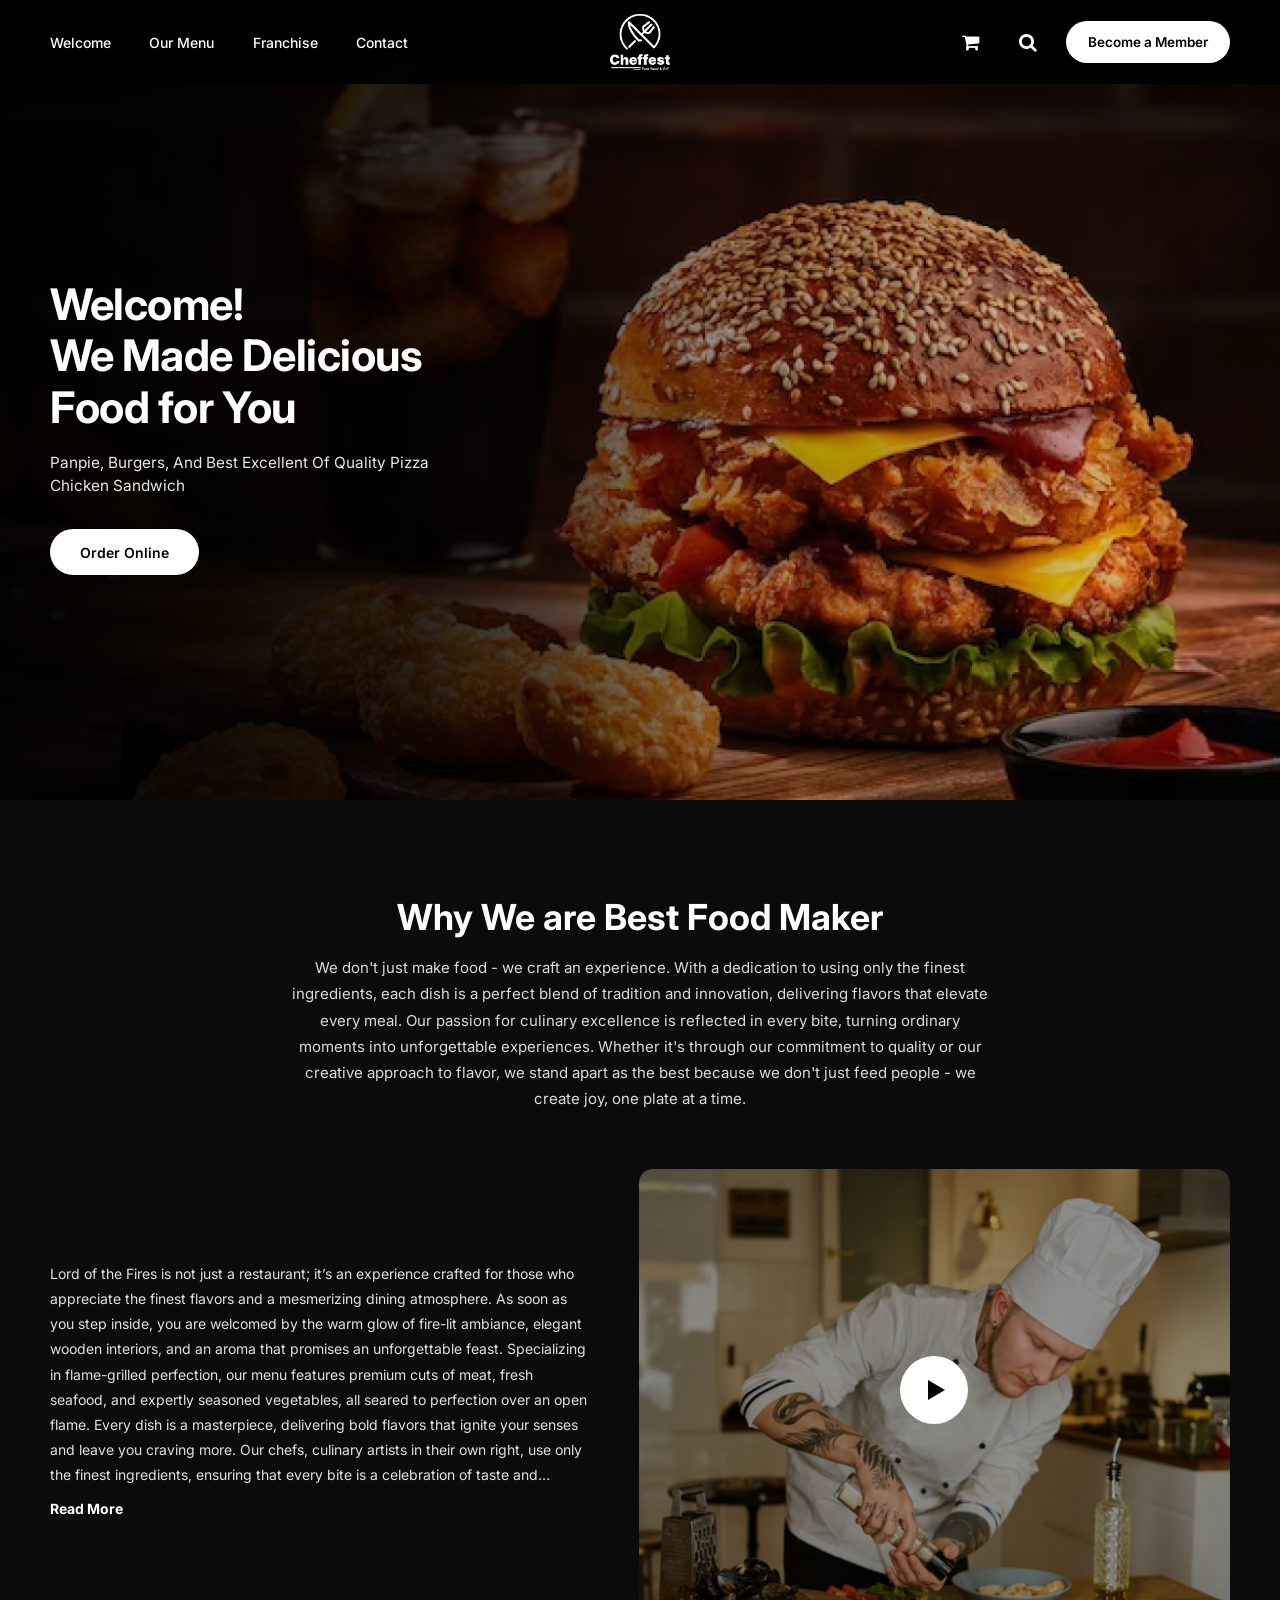
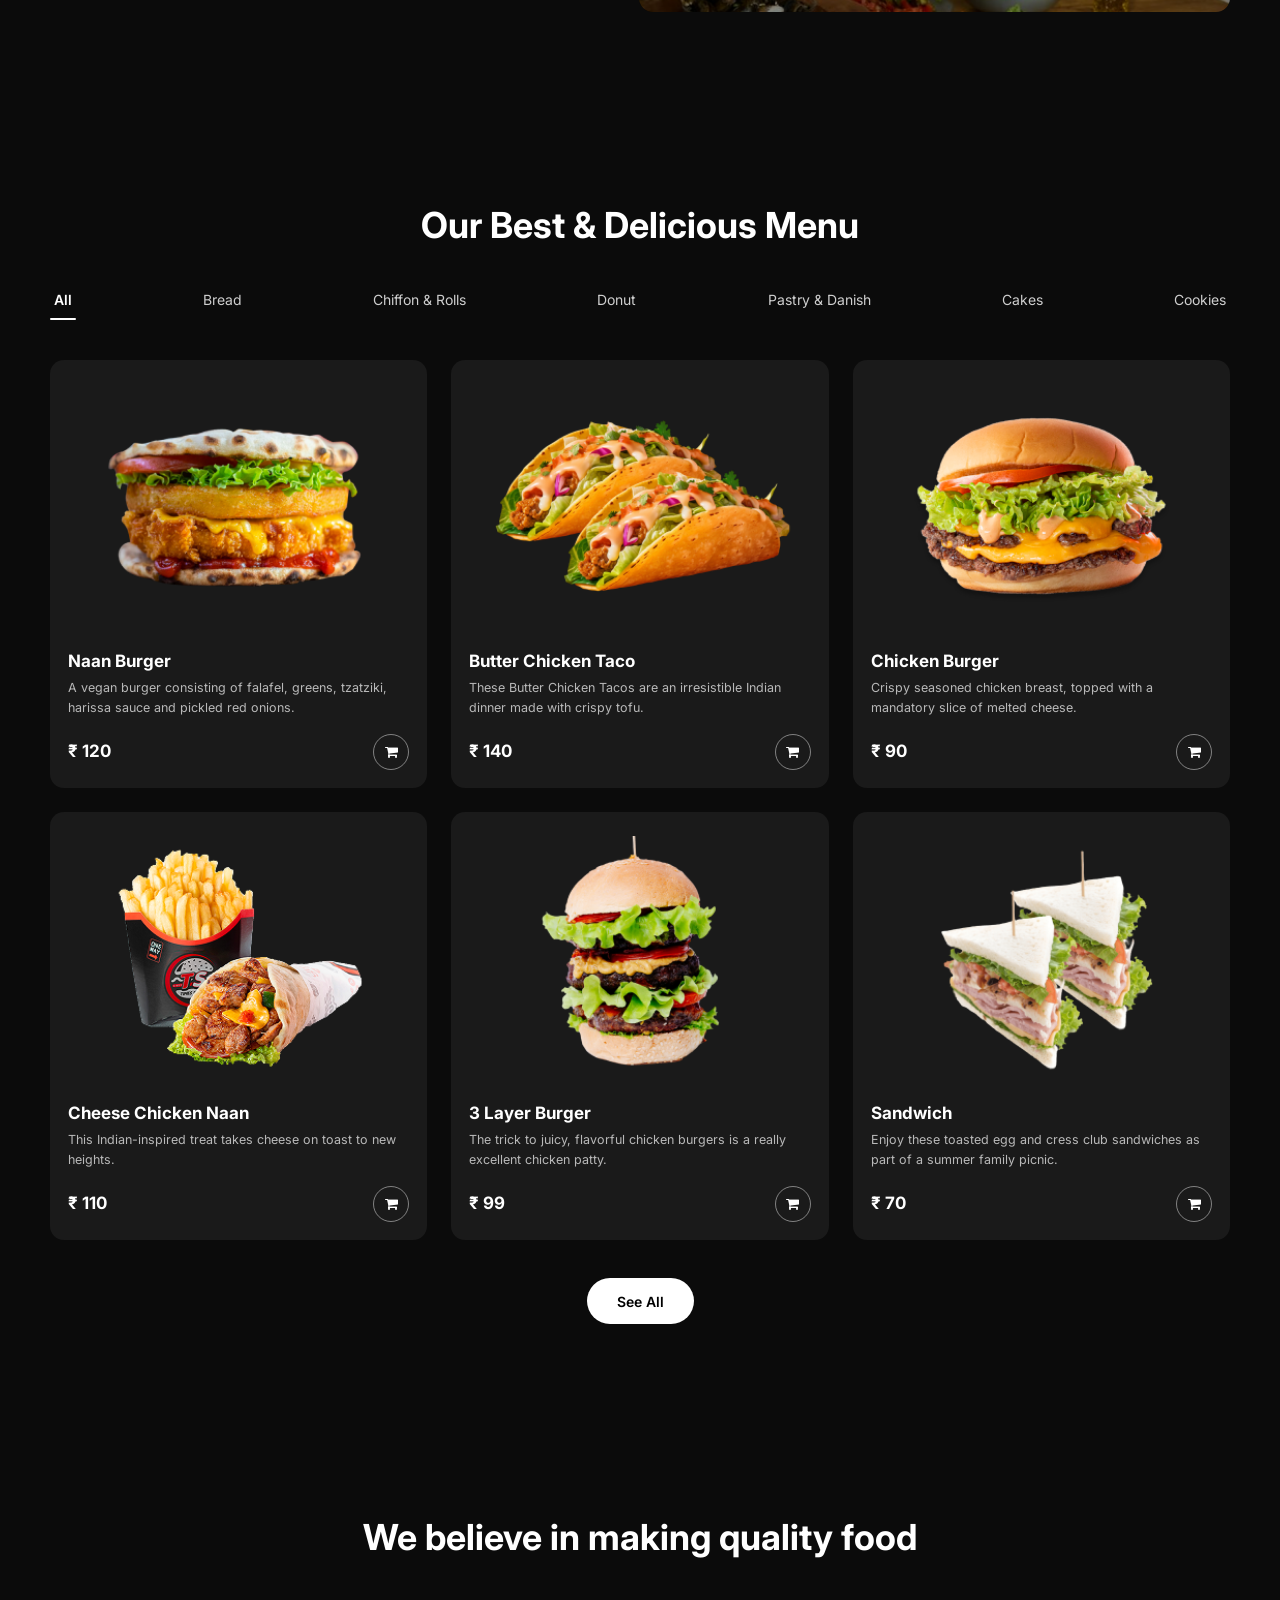
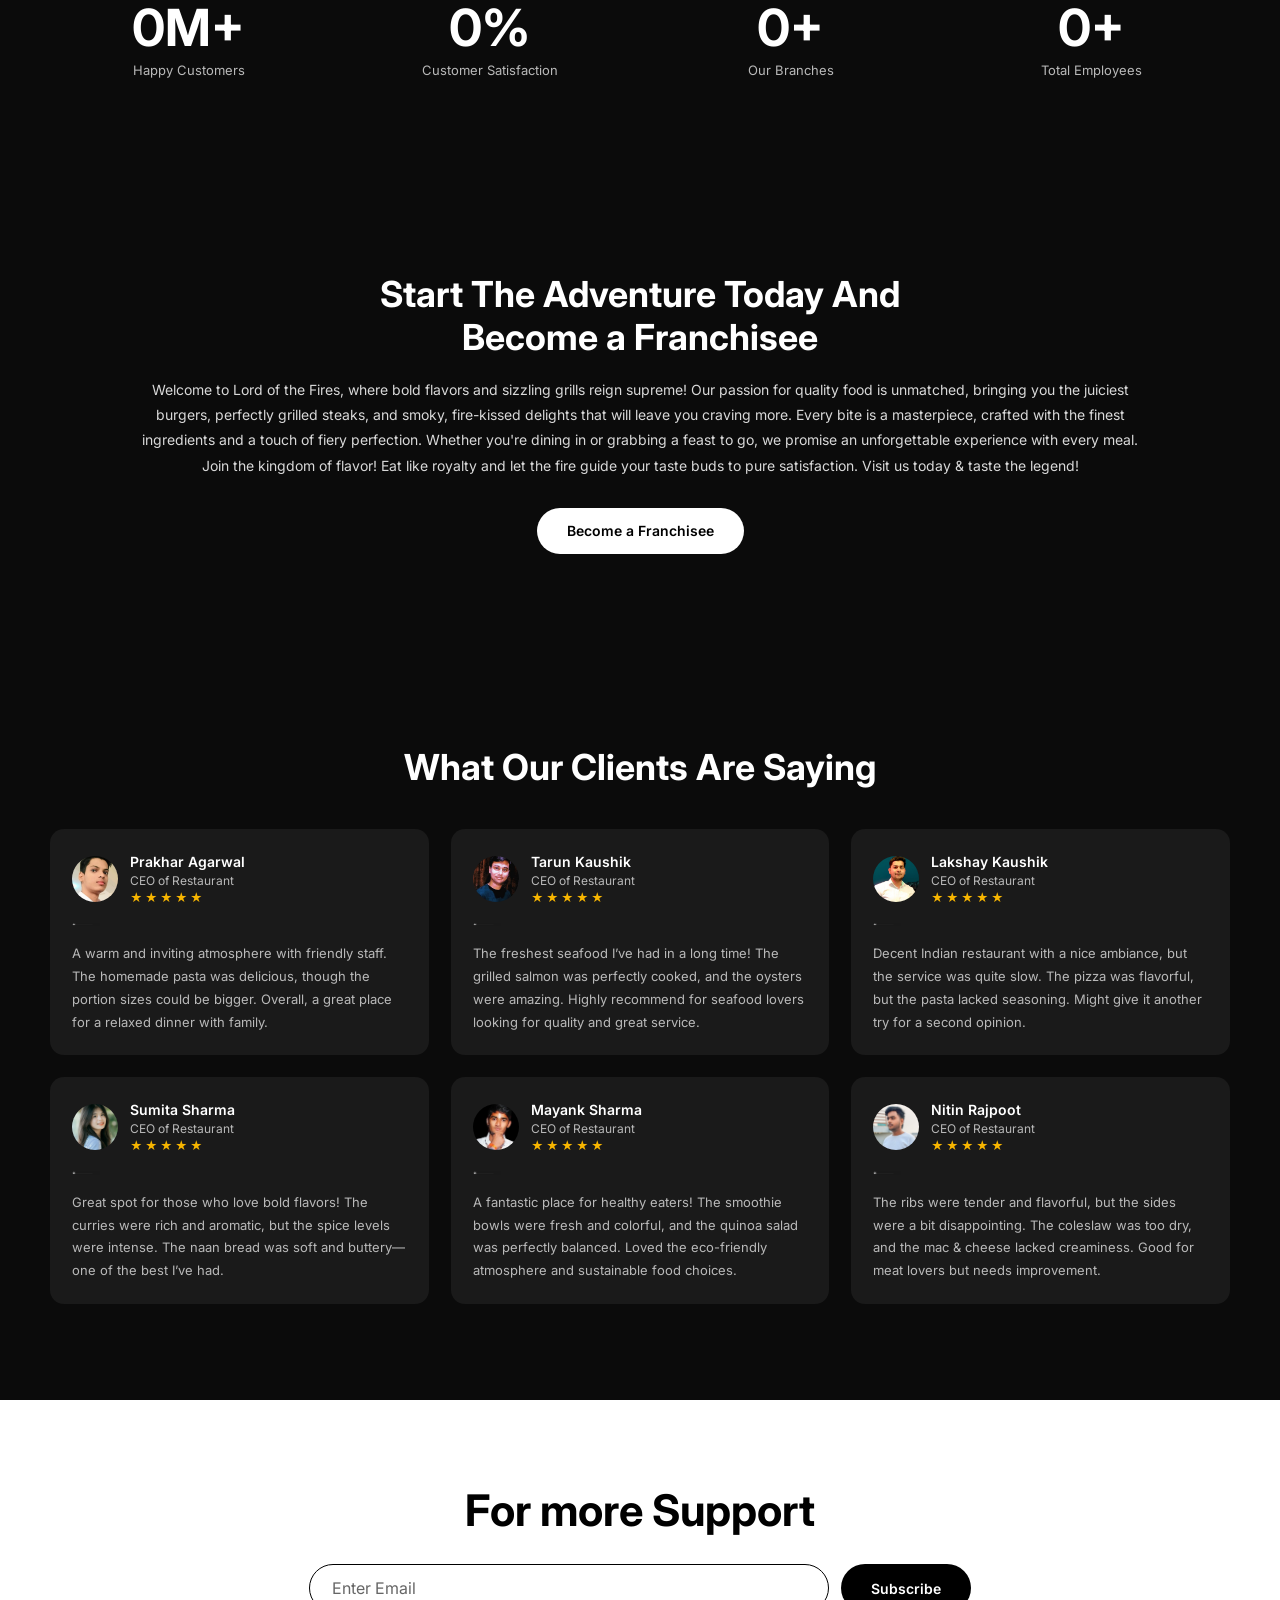
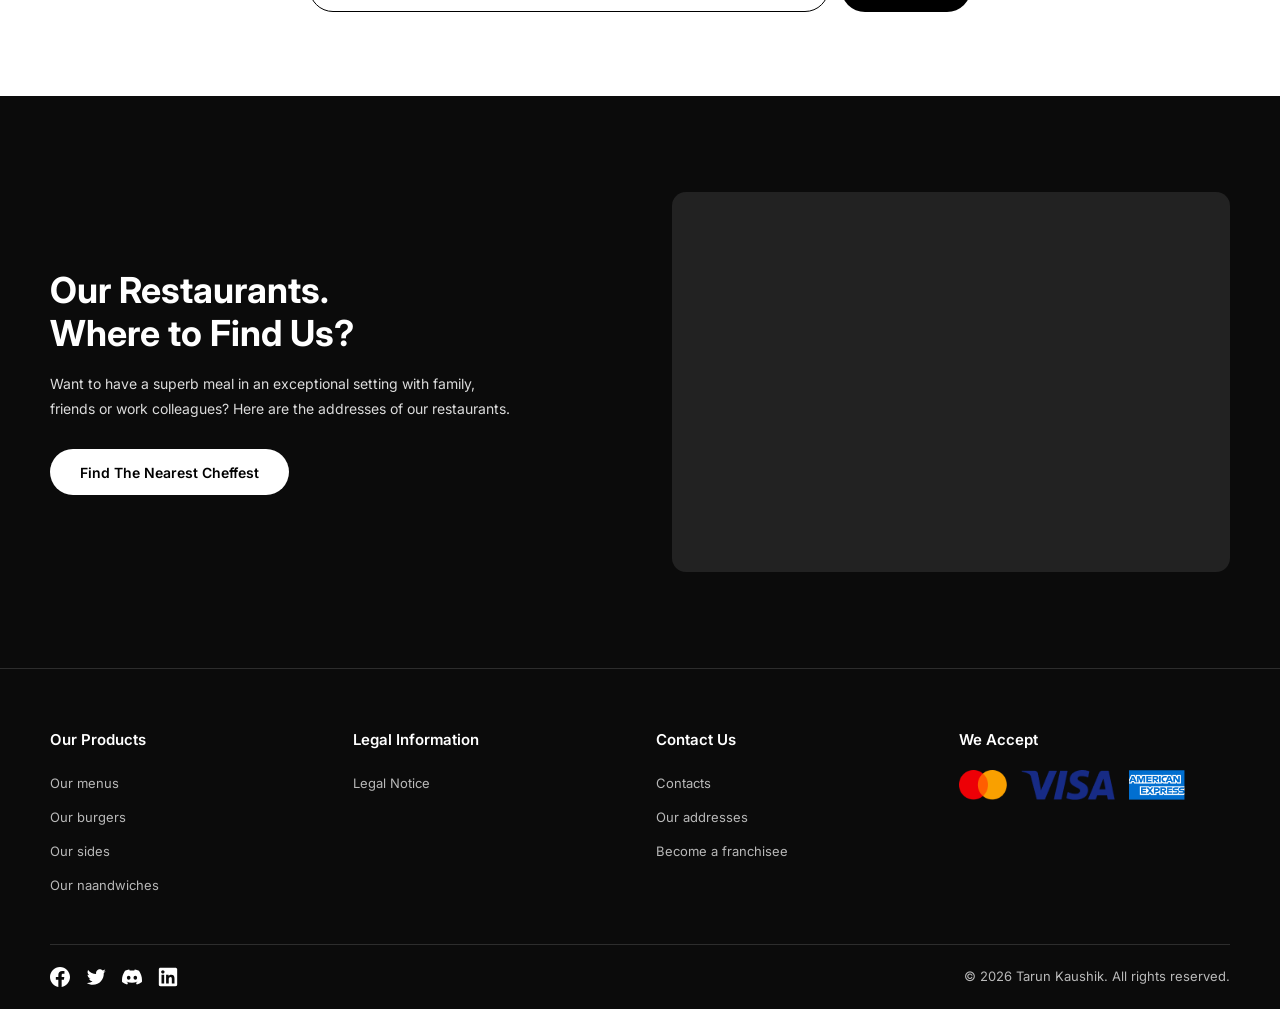
==== commit eb479f53: "Initial Commit" ====
--- a/index.html
+++ b/index.html
@@ -3,924 +3,536 @@
 <head>
     <meta charset="UTF-8">
     <meta name="viewport" content="width=device-width, initial-scale=1.0">
-    <title>Resturant Management Website</title>
+    <meta name="description" content="Lord of the Fires: flame-grilled burgers, breads, cakes and more. Browse the menu and order online.">
+    <meta name="theme-color" content="#000000">
+    <title>Lord of the Fires | Restaurant</title>
+    <link rel="preconnect" href="https://fonts.googleapis.com">
+    <link rel="preconnect" href="https://fonts.gstatic.com" crossorigin>
+    <link href="https://fonts.googleapis.com/css2?family=Inter:wght@400;500;600;700&amp;display=swap" rel="stylesheet">
     <link rel="stylesheet" href="https://cdnjs.cloudflare.com/ajax/libs/font-awesome/4.7.0/css/font-awesome.min.css">
-    <link rel="stylesheet" href="style.css">
-    <link rel="stylesheet" href="About/about.css">
-    <link rel="stylesheet" href="Menu/menu.css">
-    <link rel="stylesheet" href="Countdown/count.css">
-    <link rel="stylesheet" href="Become a Franchisee/become.css">
-    <link rel="stylesheet" href="Testimonial/client.css">
-    <link rel="stylesheet" href="Near Restaurent/near.css">
-    <link rel="stylesheet" href="Footer/footer.css">
+    <link rel="stylesheet" href="home.css">
 </head>
 <body>
-    <!-- Navbar Starting... -->
-    <header id="welcome">
-        <nav class="navbar">
-            <ul>
-                <li><a href="#welcome">Welcome</a></li>
-                <li><a href="#menu">Our Menu</a></li>
-                <li><a href="#Franchise">Franchise</a></li>
-                <li><a href="Contact With Us/contact.html">Contact</a></li>
-            </ul>
-            <div>
-                <img src="Images/Logo.png" alt="Logo">
-            </div>
-            <div class="icons">
-                <div class="icons1">
-                    <i class="fa fa-cart-plus cart-icon" id="navbar-cart-icon"></i>
-                    <span class="cart-counter">0</span>
-                </div>
-                
-                <!-- Cart Dropdown -->
-                <div class="cart-dropdown">
-                    <div class="cart-items"></div>
-                </div>
-    
-                <!-- Search Icon + Input -->
-                <div class="search-box" id="searchBox">
-                    <i id="searchIcon"  class="fa fa-search"></i>
-                    <input type="text" id="searchInput" placeholder="Search...">
-                    <span id="searchClear" onclick="document.getElementById('searchInput').value = ''"></span>
-                </div>
-            </div>
-            <div class="navbut">
-                <a href="Bemone a member/member.html">Become a Member</a>
+    <!-- Navbar -->
+    <header>
+        <nav class="navbar" id="navbar" aria-label="Main navigation">
+            <div class="container nav-inner">
+                <button class="hamburger" id="hamburger" type="button" aria-label="Open menu" aria-expanded="false" aria-controls="navLinks">
+                    <span></span><span></span><span></span>
+                </button>
+
+                <ul class="nav-links" id="navLinks">
+                    <li><a href="#welcome">Welcome</a></li>
+                    <li><a href="#menu">Our Menu</a></li>
+                    <li><a href="#Franchise">Franchise</a></li>
+                    <li><a href="Contact%20With%20Us/contact.html">Contact</a></li>
+                    <li class="mobile-member"><a href="Bemone%20a%20member/member.html">Become a Member</a></li>
+                </ul>
+
+                <a class="logo" href="#welcome" aria-label="Go to top"><img src="Images/Logo.png" alt="Restaurant logo"></a>
+
+                <div class="nav-right">
+                    <a class="icon-btn cart-link" href="Shopping%20Cart/cart.html" aria-label="Open cart">
+                        <i class="fa fa-shopping-cart" aria-hidden="true"></i>
+                        <span class="cart-counter" data-count="0">0</span>
+                    </a>
+
+                    <div class="search-box" id="searchBox">
+                        <button class="icon-btn" id="searchIcon" type="button" aria-label="Search dishes" aria-expanded="false"><i class="fa fa-search" aria-hidden="true"></i></button>
+                        <div class="search-field">
+                            <input type="search" id="searchInput" placeholder="Search dishes..." aria-label="Search dishes" autocomplete="off">
+                            <button type="button" id="searchClear" aria-label="Clear search">&times;</button>
+                        </div>
+                    </div>
+
+                    <a class="navbut" href="Bemone%20a%20member/member.html">Become a Member</a>
+                </div>
             </div>
         </nav>
-    </header>    
-    <!-- Navbar Ending... -->
-
-    <!-- Page 1 starting... -->
-    <div class="Background1">
-        <div class="heading">
-            <h1>Welcome! <br> We Made Delicious <br> Food for You</h1>
-            <p style="padding: 25px 0px 45px 0px; font-size: 18px;">
-                Panpie, Burgers, And Best <br>
-                Excellent Of Quality Pizza <br>
-                Chicken Sandwich
-            </p>
-            <span id="button2">
-                <a href="#menu">Order Online</a>
-            </span>
-        </div>
-    </div>
-    <!-- Page 1 Ending -->
-
-    <!-- Page 2 Starting... -->
-    <div class="page2">
-        <div class="para1">
-            <h1 class="heading1" style="font-size: 3rem;">Why We are Best Food Maker</h1>
-            <p>We don't just make food - we craft an experience. With a dedication to using only the finest ingredients, each dish is a perfect blend of tradition and innovation, delivering flavors that elevate every meal. Our passion for culinary excellence is reflected in every bite, turning ordinary moments into unforgettable experiences. Whether it's through our commitment to quality or our creative approach to flavor, we stand apart as the best because we don't just feed people - we create joy, one plate at a time.</p>
-        </div>
-
-        <div class="content-container">
-            <aside class="video-container">
-                <div class="video-bg">
-                    <img src="Images/Thumbnail-image.png" class="video-thumbnail" id="videoThumbnail" onclick="playVideo()" alt="Video Thumbnail">
-        
-                    <!-- Play Button -->
-                    <button class="play-button" id="playButton" onclick="playVideo()">▶</button>
-
-                    <video id="videoPlayer" controls>
-                        <source src="Video/Cinematic Restaurant.mp4" type="Video/mp4">
-                        Your browser does not support the video tag.
-                    </video>
-                </div>
-            </aside>
-    
-            <div class="para2">
-                <p><br>
-                    Lord of the Fires is not just a restaurant; it’s an experience crafted for those who appreciate the finest flavors and a mesmerizing dining atmosphere. As soon as you step inside, you are welcomed by the warm glow of fire-lit ambiance, elegant wooden interiors, and an aroma that promises an unforgettable feast. Specializing in flame-grilled perfection, our menu features premium cuts of meat, fresh seafood, and expertly seasoned vegetables, all seared to perfection over an open flame. Every dish is a masterpiece, delivering bold flavors that ignite your senses and leave you craving more. Our chefs, culinary artists in their own right, use only the finest ingredients, ensuring that every bite is a celebration of taste and quality. Whether you’re indulging in our signature smoky ribs, savoring a tender steak grilled to your preference, or enjoying a flavorful fire-roasted vegetarian dish, every plate is designed to impress. Beyond the exquisite food, Lord of the Fires offers top-tier service, with our attentive staff ensuring your every need is met with warmth and professionalism. Our extensive selection of wines and handcrafted cocktails perfectly complements our dishes, elevating your dining experience to a whole new level.
-                    
-                    <span class="more-text">
-                        Whether it’s a romantic dinner, a family gathering, or a special celebration, Lord of the Fires provides an ambiance that is both cozy and sophisticated, making every moment memorable. Experience the best in class dining with us and let the fire guide your senses to pure gastronomic delight.
-                    </span>
-                </p>
-                <button class="read-more-btn" onclick="toggleText()">Read More</button>
-            </div>
-        </div>
-    </div>
-
-    <!-- Page 2 Ending... -->
-
-    <div class="box-container">
-        <!-- Page 3 starting... -->
-        <div class="page3" id="menu">
-            <h1 class="heading2" style="font-size: 3rem;">
-                Our Best & Delicious Menu
-            </h1>
-                <nav class="navbar2" id="navbar2">
-                    <ul>
-                        <li><button class="btn active" data-category="all">All</button></li>
-                        <li><button class="btn" data-category="breads">Breads</button></li>
-                        <li><button class="btn" data-category="chiffon_Rolls">Chiffon Rolls</button></li>
-                        <li><button class="btn" data-category="donuts">Donuts</button></li>
-                        <li><button class="btn" data-category="pastry_Danish">Pastry & Danish</button></li>
-                        <li><button class="btn" data-category="cakes">Cakes</button></li>
-                        <li><button class="btn" data-category="cookies">Cookies</button></li>
-                    </ul>
-                </nav>
-        </div>
-
-        <div class="box">
-            <section class="image-container" id="section1">
-                <div class="item-box">
-                    <img src="Images/img1.png" alt="Naan Burger">
-                    <h1>Naan Burger</h1>
-                    <p>A vegan burger consisting of falafel, greens, tzatziki, harissa sauce, pickled red onions.</p>
+    </header>
+
+    <main>
+        <!-- Hero -->
+        <section class="hero" id="welcome">
+            <div class="container">
+                <div class="hero-content">
+                    <h1><span>Welcome!</span><span>We Made Delicious</span><span>Food for You</span></h1>
+                    <p>Panpie, Burgers, And Best Excellent Of Quality Pizza Chicken Sandwich</p>
+                    <a class="btn-pill" href="#menu">Order Online</a>
+                </div>
+            </div>
+        </section>
+
+        <!-- About -->
+        <section class="section about" id="about">
+            <div class="container">
+                <h2 class="section-title">Why We are Best Food Maker</h2>
+                <p class="section-lead">We don't just make food - we craft an experience. With a dedication to using only the finest ingredients, each dish is a perfect blend of tradition and innovation, delivering flavors that elevate every meal. Our passion for culinary excellence is reflected in every bite, turning ordinary moments into unforgettable experiences. Whether it's through our commitment to quality or our creative approach to flavor, we stand apart as the best because we don't just feed people - we create joy, one plate at a time.</p>
+
+                <div class="about-grid">
+                    <div class="about-text" id="aboutBlock">
+                        <p>Lord of the Fires is not just a restaurant; it’s an experience crafted for those who appreciate the finest flavors and a mesmerizing dining atmosphere. As soon as you step inside, you are welcomed by the warm glow of fire-lit ambiance, elegant wooden interiors, and an aroma that promises an unforgettable feast. Specializing in flame-grilled perfection, our menu features premium cuts of meat, fresh seafood, and expertly seasoned vegetables, all seared to perfection over an open flame. Every dish is a masterpiece, delivering bold flavors that ignite your senses and leave you craving more. Our chefs, culinary artists in their own right, use only the finest ingredients, ensuring that every bite is a celebration of taste and quality. Whether you’re indulging in our signature smoky ribs, savoring a tender steak grilled to your preference, or enjoying a flavorful fire-roasted vegetarian dish, every plate is designed to impress. Beyond the exquisite food, Lord of the Fires offers top-tier service, with our attentive staff ensuring your every need is met with warmth and professionalism. Our extensive selection of wines and handcrafted cocktails perfectly complements our dishes, elevating your dining experience to a whole new level. Whether it’s a romantic dinner, a family gathering, or a special celebration, Lord of the Fires provides an ambiance that is both cozy and sophisticated, making every moment memorable. Experience the best in class dining with us and let the fire guide your senses to pure gastronomic delight.</p>
+                        <button class="read-more-btn" id="readMoreBtn" type="button" aria-expanded="false">Read More</button>
+                    </div>
+
+                    <div class="video-box" id="videoBox">
+                        <img src="Images/Thumbnail-image.png" class="video-thumbnail" id="videoThumbnail" alt="Chef preparing food - video thumbnail" loading="lazy">
+                        <button class="play-button" id="playButton" type="button" aria-label="Play video"></button>
+                        <video id="videoPlayer" controls playsinline preload="none">
+                            <source src="Video/Cinematic%20Restaurant.mp4" type="video/mp4">
+                            Your browser does not support the video tag.
+                        </video>
+                    </div>
+                </div>
+            </div>
+        </section>
+
+        <!-- Menu -->
+        <section class="section menu" id="menu">
+            <div class="container">
+                <h2 class="section-title">Our Best &amp; Delicious Menu</h2>
+
+                <div class="menu-tabs" id="menuTabs">
+                    <button class="btn active" type="button" data-category="all" aria-pressed="true">All</button>
+                    <button class="btn" type="button" data-category="breads" aria-pressed="false">Bread</button>
+                    <button class="btn" type="button" data-category="chiffon" aria-pressed="false">Chiffon &amp; Rolls</button>
+                    <button class="btn" type="button" data-category="donuts" aria-pressed="false">Donut</button>
+                    <button class="btn" type="button" data-category="pastry" aria-pressed="false">Pastry &amp; Danish</button>
+                    <button class="btn" type="button" data-category="cakes" aria-pressed="false">Cakes</button>
+                    <button class="btn" type="button" data-category="cookies" aria-pressed="false">Cookies</button>
+                </div>
+
+                <div class="menu-grid" id="menuGrid">
+                <article class="item-box" data-category="donuts">
+                    <div class="item-img"><img src="Images/img1.png" alt="Naan Burger" loading="lazy"></div>
+                    <h3>Naan Burger</h3>
+                    <p>A vegan burger consisting of falafel, greens, tzatziki, harissa sauce and pickled red onions.</p>
                     <div class="priceCart">
                         <span>₹ 120</span>
-                        <i class="fa fa-shopping-cart cart-icon"></i>
-                    </div>
-                </div>
-                
-                <div class="item-box">
-                    <img src="Images\img2.png" alt="Butter Chicken Taco">
-                    <h1>Butter Chicken Taco</h1>
-                    <p>These Butter Chicken Tacos are an irresistible Indian dinner made with crispy tafu, bathed.</p>
+                        <button class="add-cart" type="button" aria-label="Add Naan Burger to cart"><i class="fa fa-shopping-cart" aria-hidden="true"></i></button>
+                    </div>
+                </article>
+                <article class="item-box" data-category="chiffon">
+                    <div class="item-img"><img src="Images/img2.png" alt="Butter Chicken Taco" loading="lazy"></div>
+                    <h3>Butter Chicken Taco</h3>
+                    <p>These Butter Chicken Tacos are an irresistible Indian dinner made with crispy tofu.</p>
                     <div class="priceCart">
                         <span>₹ 140</span>
-                        <i class="fa fa-shopping-cart cart-icon"></i>
-                    </div>
-                </div>
-
-                <div class="item-box">
-                    <img src="Images\img3.png" alt="Chicken Burger">
-                    <h1>Chicken Burger</h1>
+                        <button class="add-cart" type="button" aria-label="Add Butter Chicken Taco to cart"><i class="fa fa-shopping-cart" aria-hidden="true"></i></button>
+                    </div>
+                </article>
+                <article class="item-box" data-category="breads">
+                    <div class="item-img"><img src="Images/img3.png" alt="Chicken Burger" loading="lazy"></div>
+                    <h3>Chicken Burger</h3>
                     <p>Crispy seasoned chicken breast, topped with a mandatory slice of melted cheese.</p>
                     <div class="priceCart">
                         <span>₹ 90</span>
-                        <i class="fa fa-shopping-cart cart-icon"></i>
-                    </div>
-                </div>
-
-                <div class="item-box">
-                    <img src="Images\img4.png" alt="Cheese Chicken Naan">
-                    <h1>Cheese Chicken Naan</h1>
+                        <button class="add-cart" type="button" aria-label="Add Chicken Burger to cart"><i class="fa fa-shopping-cart" aria-hidden="true"></i></button>
+                    </div>
+                </article>
+                <article class="item-box" data-category="pastry">
+                    <div class="item-img"><img src="Images/img4.png" alt="Cheese Chicken Naan" loading="lazy"></div>
+                    <h3>Cheese Chicken Naan</h3>
                     <p>This Indian-inspired treat takes cheese on toast to new heights.</p>
                     <div class="priceCart">
                         <span>₹ 110</span>
-                        <i class="fa fa-shopping-cart cart-icon"></i>
-                    </div>
-                </div>
-
-                <div class="item-box">
-                    <img src="Images\img5.png" alt="3 Layer Burger">
-                    <h1>3 Layer Burger</h1>
-                    <p>The trick to juicy, flovorful chicken burgers is a really excellent chicken patty.</p>
+                        <button class="add-cart" type="button" aria-label="Add Cheese Chicken Naan to cart"><i class="fa fa-shopping-cart" aria-hidden="true"></i></button>
+                    </div>
+                </article>
+                <article class="item-box" data-category="donuts">
+                    <div class="item-img"><img src="Images/img5.png" alt="3 Layer Burger" loading="lazy"></div>
+                    <h3>3 Layer Burger</h3>
+                    <p>The trick to juicy, flavorful chicken burgers is a really excellent chicken patty.</p>
                     <div class="priceCart">
                         <span>₹ 99</span>
-                        <i class="fa fa-shopping-cart cart-icon"></i>
-                    </div>
-                </div>
-
-                <div class="item-box">
-                    <img src="Images\img6.png" alt="Sandwich">
-                    <h1>Sandwich</h1>
+                        <button class="add-cart" type="button" aria-label="Add 3 Layer Burger to cart"><i class="fa fa-shopping-cart" aria-hidden="true"></i></button>
+                    </div>
+                </article>
+                <article class="item-box" data-category="breads">
+                    <div class="item-img"><img src="Images/img6.png" alt="Sandwich" loading="lazy"></div>
+                    <h3>Sandwich</h3>
                     <p>Enjoy these toasted egg and cress club sandwiches as part of a summer family picnic.</p>
                     <div class="priceCart">
                         <span>₹ 70</span>
-                        <i class="fa fa-shopping-cart cart-icon"></i>
-                    </div>
-                </div>
-
-                <div class="more-items">
-                    <div class="item-box">
-                        <img src="Images/img7.png" alt="Stuffed Chessy Garlic Bread">
-                        <h1>Stuffed Cheesy Garlic Bread</h1>
-                        <p>Garlic bread originated in italy but has really been popularized by the american Pizza chains.</p>
-                        <div class="priceCart">
-                            <span>₹ 210</span>
-                            <i class="fa fa-shopping-cart cart-icon""></i>
-                        </div>
-                    </div>
-
-                    
-                    <div class="item-box">
-                        <img src="Images\img8.png" alt="Garlic Bread">
-                        <h1>Garlic Bread</h1>
-                        <p>You may have once struggled with dry or greasy breads reeking of burned or new garlic, but it's time...</p>
-                        <div class="priceCart">
-                            <span>₹ 250</span>
-                            <i class="fa fa-shopping-cart cart-icon"></i>
-                        </div>
-                    </div>
-
-                    <div class="item-box">
-                        <img src="Images\img9.png" alt="Great Garlic Bread">
-                        <h1>Great Garlic Bread</h1>
-                        <p>This Italian garlic bread is drenched in garlicky herb butter, oven-baked until crisp & topped.</p>
-                        <div class="priceCart">
-                            <span>₹ 320</span>
-                            <i class="fa fa-shopping-cart cart-icon"></i>
-                        </div>
-                    </div>
-
-                    <div class="item-box">
-                        <img src="Images/img10.png" alt="Tear & Share Garlic Bread">
-                        <h1>Tear & Share Garlic Bread</h1>
-                        <p>Impress your guests wit our tear and share garlic bread, featuring Maldon Garlic Sea Salt.</p>
-                        <div class="priceCart">
-                            <span>₹ 220</span>
-                            <i class="fa fa-shopping-cart cart-icon"></i>
-                        </div>
-                    </div>
-            
-                    <div class="item-box">
-                        <img src="Images/img11.png" alt="Vanilla Chiffon Cake">
-                        <h1>Vanilla Chiffon Cake</h1>
-                        <p>Vanilla chiffon roll is a sweet cake with a big vanilla flover.</p>
-                        <div class="priceCart">
-                            <span>₹ 170</span>
-                            <i class="fa fa-shopping-cart cart-icon"></i>
-                        </div>
-                    </div>
-
-                    <div class="item-box">
-                        <img src="Images\img12.png" alt="Vanilla Chiffon">
-                        <h1>Vanilla Chiffon</h1>
-                        <p>Vanilla chiffon roll is a sweet cake.</p>
-                        <div class="priceCart">
-                            <span>₹ 150</span>
-                            <i class="fa fa-shopping-cart cart-icon"></i>
-                        </div>
-                    </div>
-
-                    <div class="item-box">
-                        <img src="Images\img13.png" alt="Swiss Roll Cake">
-                        <h1>Swiss Roll Cake</h1>
-                        <p>A Swiss Roll Cake. Soft, airy vanilla flovoured sponge rolled.</p>
-                        <div class="priceCart">
-                            <span>₹ 380</span>
-                            <i class="fa fa-shopping-cart cart-icon"></i>
-                        </div>
-                    </div>
-
-                    <div class="item-box">
-                        <img src="Images\img14.png" alt="Crispy & Creany Doughnuts">
-                        <h1>Crispy & Creany Doughnuts</h1>
-                        <p>Tastes just the glazed donuts.</p>
-                        <div class="priceCart">
-                            <span>₹ 125</span>
-                            <i class="fa fa-shopping-cart cart-icon"></i>
-                        </div>
-                    </div>
-
-                    <div class="item-box">
-                        <img src="Images\img15.png" alt="Chocalate Chip Mini Donuts">
-                        <h1>Chocalate Chip Mini Donuts</h1>
-                        <p>Chocolate Mini Donuts - the perfect easy mini donut, they bake up light, fluffy.</p>
-                        <div class="priceCart">
-                            <span>₹ 100</span>
-                            <i class="fa fa-shopping-cart cart-icon"></i>
-                        </div>
-                    </div>
-
-                    <div class="item-box">
-                        <img src="Images\img16.png" alt="Mini Baked Donuts with Vanilla Glaze">
-                        <h1>Mini Baked Donuts with Vanilla Glaze</h1>
-                        <p>Baked donuts are easier to make than the fried varity. These bite-size treats are tossed in vanilla glaze.</p>
-                        <div class="priceCart">
-                            <span>₹ 420</span>
-                            <i class="fa fa-shopping-cart cart-icon"></i>
-                        </div>
-                    </div>
-
-                    <div class="item-box">
-                        <img src="Images\img17.png" alt="Doughnuts">
-                        <h1>Doughnuts</h1>
-                        <p>Super delicious donut.</p>
-                        <div class="priceCart">
-                            <span>₹ 60</span>
-                            <i class="fa fa-shopping-cart cart-icon"></i>
-                        </div>
-                    </div>
-
-                    <div class="item-box">
-                        <img src="Images\img18.png" alt="Danish Pastry">
-                        <h1>Danish Pastry</h1>
-                        <p>Danish pastry (also called breakfast pastry) from scratch with a variety of wonderful.</p>
-                        <div class="priceCart">
-                            <span>₹ 470</span>
-                            <i class="fa fa-shopping-cart cart-icon"></i>
-                        </div>
-                    </div>
-
-                    <div class="item-box">
-                        <img src="Images\img19.png" alt="Miso Caranel-Apple Danish">
-                        <h1>Miso Caranel-Apple Danish</h1>
-                        <p>This apple Danish makes for a lovely fall breakfast or an elegant, eye-catching dessert.</p>
-                        <div class="priceCart">
-                            <span>₹ 590</span>
-                            <i class="fa fa-shopping-cart cart-icon"></i>
-                        </div>
-                    </div>
-
-                    <div class="item-box">
-                        <img src="Images/img20.png" alt="Cheese Danish">
-                        <h1>Cheese Danish</h1>
-                        <p>Flaky, buttery Cream Cheese Danish, frozen puff pastry.</p>
-                        <div class="priceCart">
-                            <span>₹ 340</span>
-                            <i class="fa fa-shopping-cart cart-icon"></i>
-                        </div>
-                    </div>
-
-                    <div class="item-box">
-                        <img src="Images\img21.png" alt="Cheery Danish">
-                        <h1>Cherry Danish</h1>
-                        <p>Cherry danish is a buttery and flaky pastry made with puff pastry, a creamy sweetend cream cheese.</p>
-                        <div class="priceCart">
-                            <span>₹ 650</span>
-                            <i class="fa fa-shopping-cart cart-icon"></i>
-                        </div>
-                    </div>
-
-                    <div class="item-box">
-                        <img src="Images\img22.png" alt="Cheery Cheesecake Danish">
-                        <h1>Cherry Cheesecake Danish</h1>
-                        <p>A braided Cherry Danish is treat for breakfast or dessert any time of the year.</p>
-                        <div class="priceCart">
-                            <span>₹ 560</span>
-                            <i class="fa fa-shopping-cart cart-icon"></i>
-                        </div>
-                    </div>
-
-                    <div class="item-box">
-                        <img src="Images/img23.png" alt="Fish Cakes">
-                        <h1>Fish Cakes</h1>
-                        <p>Thes fish cakes make a perfect appetizer, side or burger for a healthy meal.</p>
-                        <div class="priceCart">
-                            <span>₹ 470</span>
-                            <i class="fa fa-shopping-cart cart-icon"></i>
-                        </div>
-                    </div>
-
-                    <div class="item-box">
-                        <img src="Images/img24.png" alt="Ice Cream Cake">
-                        <h1>Ice Cream Cake</h1>
-                        <p>This ice cream cake has a generous layer of cake and ice cream.</p>
-                        <div class="priceCart">
-                            <span>₹ 600</span>
-                            <i class="fa fa-shopping-cart cart-icon"></i>
-                        </div>
-                    </div>
-
-                    <div class="item-box">
-                        <img src="Images\img25.png" alt="Chocolate Ice Cream Cake">
-                        <h1>Chocolate Ice Cream Cake</h1>
-                        <p>Over the top delicious & decadent, this Chocolate Ice Cream Cake is the ultimate ice cream.</p>
-                        <div class="priceCart">
-                            <span>₹ 850</span>
-                            <i class="fa fa-shopping-cart cart-icon"></i>
-                        </div>
-                    </div>
-
-                    <div class="item-box">
-                        <img src="Images\img26.png" alt="Soft Chocalate Chip Cookies">
-                        <h1>Soft Chocolate Chip Cookies</h1>
-                        <p>The Beast soft chocolate chip cookies! No Chilling requires.</p>
-                        <div class="priceCart">
-                            <span>₹ 49</span>
-                            <i class="fa fa-shopping-cart cart-icon"></i>
-                        </div>
-                    </div>
-
-                    <div class="item-box">
-                        <img src="Images\img27.png" alt="Oatmeal Cookies">
-                        <h1>Oatmeal Cookies</h1>
-                        <p>This oatmeal cookie yields soft, chewy, bakery-style cookies.</p>
-                        <div class="priceCart">
-                            <span>₹ 99</span>
-                            <i class="fa fa-shopping-cart cart-icon"></i>
-                        </div>
-                    </div>
-                </div>
-                <button class="more-item-seen" onclick="toggleItems()">See All</button>
-            </section>
-            
-            <section id="section2" class="others-category">
-                <div class="item-box" id="bread" data-category="breads">
-                    <img src="Images/img7.png" alt="Stuffed Cheesy Garlic Bread">
-                    <h1>Stuffed Cheesy Garlic Bread</h1>
-                    <p>Garlic bread originated in italy but has really been popularized by the american Pizza chains.</p>
+                        <button class="add-cart" type="button" aria-label="Add Sandwich to cart"><i class="fa fa-shopping-cart" aria-hidden="true"></i></button>
+                    </div>
+                </article>
+                <article class="item-box" data-category="breads">
+                    <div class="item-img"><img src="Images/img7.png" alt="Stuffed Cheesy Garlic Bread" loading="lazy"></div>
+                    <h3>Stuffed Cheesy Garlic Bread</h3>
+                    <p>Garlic bread originated in Italy but has really been popularized by the American pizza chains.</p>
                     <div class="priceCart">
                         <span>₹ 210</span>
-                        <i class="fa fa-shopping-cart cart-icon"></i>
-                    </div>
-                </div>
-
-                <div class="item-box" data-category="breads">
-                    <img src="Images\img6.png" alt="Sandwich">
-                    <h1>Sandwich</h1>
-                    <p>Enjoy these toasted egg and cress club sandwiches as part of a summer family picnic.</p>
-                    <div class="priceCart">
-                        <span>₹ 70</span>
-                        <i class="fa fa-shopping-cart cart-icon"></i>
-                    </div>
-                </div>
-
-                <div class="item-box" data-category="breads">
-                    <img src="Images\img8.png" alt="Garlic Bread">
-                    <h1>Garlic Bread</h1>
-                    <p>You may have once struggled with dry or greasy breads reeking of burned or new garlic, but it's time...</p>
+                        <button class="add-cart" type="button" aria-label="Add Stuffed Cheesy Garlic Bread to cart"><i class="fa fa-shopping-cart" aria-hidden="true"></i></button>
+                    </div>
+                </article>
+                <article class="item-box" data-category="breads">
+                    <div class="item-img"><img src="Images/img8.png" alt="Garlic Bread" loading="lazy"></div>
+                    <h3>Garlic Bread</h3>
+                    <p>No more dry, greasy bread or burned garlic, just soft, buttery garlic bread done right.</p>
                     <div class="priceCart">
                         <span>₹ 250</span>
-                        <i class="fa fa-shopping-cart cart-icon"></i>
-                    </div>
-                </div>
-
-                <div class="item-box" data-category="breads">
-                    <img src="Images\img9.png" alt="Great Garlic Bread">
-                    <h1>Great Garlic Bread</h1>
-                    <p>This Italian garlic bread is drenched in garlicky herb butter, oven-baked until crisp & topped.</p>
+                        <button class="add-cart" type="button" aria-label="Add Garlic Bread to cart"><i class="fa fa-shopping-cart" aria-hidden="true"></i></button>
+                    </div>
+                </article>
+                <article class="item-box" data-category="breads">
+                    <div class="item-img"><img src="Images/img9.png" alt="Great Garlic Bread" loading="lazy"></div>
+                    <h3>Great Garlic Bread</h3>
+                    <p>This Italian garlic bread is drenched in garlicky herb butter and oven-baked until crisp and golden.</p>
                     <div class="priceCart">
                         <span>₹ 320</span>
-                        <i class="fa fa-shopping-cart cart-icon"></i>
-                    </div>
-                </div>
-
-                <div class="item-box" data-category="breads">
-                    <img src="Images/img10.png" alt="Tear & Share Garlic Bread">
-                    <h1>Tear & Share Garlic Bread</h1>
-                    <p>Impress your guests wit our tear and share garlic bread, featuring Maldon Garlic Sea Salt.</p>
+                        <button class="add-cart" type="button" aria-label="Add Great Garlic Bread to cart"><i class="fa fa-shopping-cart" aria-hidden="true"></i></button>
+                    </div>
+                </article>
+                <article class="item-box" data-category="breads">
+                    <div class="item-img"><img src="Images/img10.png" alt="Tear &amp; Share Garlic Bread" loading="lazy"></div>
+                    <h3>Tear &amp; Share Garlic Bread</h3>
+                    <p>Impress your guests with our tear and share garlic bread, featuring Maldon garlic sea salt.</p>
                     <div class="priceCart">
                         <span>₹ 220</span>
-                        <i class="fa fa-shopping-cart cart-icon"></i>
-                    </div>
-                </div>
-
-                <div class="item-box" data-category="breads">
-                    <img src="Images\img3.png" alt="Chicken Burger">
-                    <h1>Chicken Burger</h1>
-                    <p>Crispy seasoned chicken breast, topped with a mandatory slice of melted cheese.</p>
-                    <div class="priceCart">
-                        <span>₹ 90</span>
-                        <i class="fa fa-shopping-cart cart-icon"></i>
-                    </div>
-                </div>
-            </section>
-            
-            <section id="section3" class="others-category">
-                <div class="item-box" data-category="chiffon_Rolls">
-                    <img src="Images/img11.png" alt="Vanilla Chiffon Cake">
-                    <h1>Vanilla Chiffon Cake</h1>
-                    <p>Vanilla chiffon roll is a sweet cake with a big vanilla flover.</p>
+                        <button class="add-cart" type="button" aria-label="Add Tear &amp; Share Garlic Bread to cart"><i class="fa fa-shopping-cart" aria-hidden="true"></i></button>
+                    </div>
+                </article>
+                <article class="item-box" data-category="chiffon cakes">
+                    <div class="item-img"><img src="Images/img11.png" alt="Vanilla Chiffon Cake" loading="lazy"></div>
+                    <h3>Vanilla Chiffon Cake</h3>
+                    <p>Vanilla chiffon roll is a sweet cake with a big vanilla flavor.</p>
                     <div class="priceCart">
                         <span>₹ 170</span>
-                        <i class="fa fa-shopping-cart cart-icon"></i>
-                    </div>
-                </div>
-
-                <div class="item-box" data-category="chiffon_Rolls">
-                    <img src="Images/img12.png" alt="Vanilla Chiffon">
-                    <h1>Vanilla Chiffon </h1>
+                        <button class="add-cart" type="button" aria-label="Add Vanilla Chiffon Cake to cart"><i class="fa fa-shopping-cart" aria-hidden="true"></i></button>
+                    </div>
+                </article>
+                <article class="item-box" data-category="chiffon">
+                    <div class="item-img"><img src="Images/img12.png" alt="Vanilla Chiffon" loading="lazy"></div>
+                    <h3>Vanilla Chiffon</h3>
                     <p>Vanilla chiffon roll is a sweet cake.</p>
                     <div class="priceCart">
                         <span>₹ 150</span>
-                        <i id="icon2" class="fa fa-shopping-cart"></i>
-                    </div>
-                </div>
-
-                <div class="item-box" data-category="chiffon_Rolls">
-                    <img src="Images\img2.png" alt="Butter Chicken Taco">
-                    <h1>Butter Chicken Taco</h1>
-                    <p>These Butter Chicken Tacos are an irresistible Indian dinner made with crispy tafu, bathed.</p>
-                    <div class="priceCart">
-                        <span>₹ 140</span>
-                        <i class="fa fa-shopping-cart cart-icon"></i>
-                    </div>
-                </div>
-
-                <div class="item-box" data-category="chiffon_Rolls">
-                    <img src="Images\img13.png" alt="Swiss Roll Cake">
-                    <h1>Swiss Roll Cake</h1>
-                    <p>A Swiss Roll Cake. Soft, airy vanilla flovoured sponge rolled.</p>
+                        <button class="add-cart" type="button" aria-label="Add Vanilla Chiffon to cart"><i class="fa fa-shopping-cart" aria-hidden="true"></i></button>
+                    </div>
+                </article>
+                <article class="item-box" data-category="chiffon cakes">
+                    <div class="item-img"><img src="Images/img13.png" alt="Swiss Roll Cake" loading="lazy"></div>
+                    <h3>Swiss Roll Cake</h3>
+                    <p>A Swiss roll cake: soft, airy vanilla-flavored sponge, rolled.</p>
                     <div class="priceCart">
                         <span>₹ 380</span>
-                        <i class="fa fa-shopping-cart cart-icon"></i>
-                    </div>
-                </div>
-            </section>
-
-            <section id="section4" class="others-category">
-                <div class="item-box" data-category="donuts">
-                    <img src="Images\img1.png" alt="Naan Burger">
-                    <h1>Naan Burger</h1>
-                    <p>A vegan burger consisting of falafel, greens, tzatziki, harissa sauce, pickled red onions.</p>
-                    <div class="priceCart">
-                        <span>₹ 120</span>
-                        <i class="fa fa-shopping-cart cart-icon"></i>
-                    </div>
-                </div>
-
-                <div class="item-box" data-category="donuts">
-                    <img src="Images\img14.png" alt="Crispy & Creany Doughnuts">
-                    <h1>Crispy & Creany Doughnuts</h1>
-                    <p>Tastes just the glazed donuts.</p>
+                        <button class="add-cart" type="button" aria-label="Add Swiss Roll Cake to cart"><i class="fa fa-shopping-cart" aria-hidden="true"></i></button>
+                    </div>
+                </article>
+                <article class="item-box" data-category="donuts">
+                    <div class="item-img"><img src="Images/img14.png" alt="Crispy &amp; Creamy Doughnuts" loading="lazy"></div>
+                    <h3>Crispy &amp; Creamy Doughnuts</h3>
+                    <p>Tastes just like glazed donuts.</p>
                     <div class="priceCart">
                         <span>₹ 125</span>
-                        <i class="fa fa-shopping-cart cart-icon"></i>
-                    </div>
-                </div>
-
-                <div class="item-box" data-category="donuts">
-                    <img src="Images\img15.png" alt="Chocalate Chip Mini Donuts">
-                    <h1>Chocalate Chip Mini Donuts</h1>
-                    <p>Chocolate Mini Donuts - the perfect easy mini donut, they bake up light, fluffy.</p>
+                        <button class="add-cart" type="button" aria-label="Add Crispy &amp; Creamy Doughnuts to cart"><i class="fa fa-shopping-cart" aria-hidden="true"></i></button>
+                    </div>
+                </article>
+                <article class="item-box" data-category="donuts cookies">
+                    <div class="item-img"><img src="Images/img15.png" alt="Chocolate Chip Mini Donuts" loading="lazy"></div>
+                    <h3>Chocolate Chip Mini Donuts</h3>
+                    <p>Chocolate mini donuts, the perfect easy mini donut. They bake up light and fluffy.</p>
                     <div class="priceCart">
                         <span>₹ 100</span>
-                        <i class="fa fa-shopping-cart cart-icon"></i>
-                    </div>
-                </div>
-
-                <div class="item-box" data-category="donuts">
-                    <img src="Images\img16.png" alt="Mini Baked Donuts with Vanilla Glaze">
-                    <h1>Mini Baked Donuts with Vanilla Glaze</h1>
-                    <p>Baked donuts are easier to make than the fried varity. These bite-size treats are tossed in vanilla glaze.</p>
+                        <button class="add-cart" type="button" aria-label="Add Chocolate Chip Mini Donuts to cart"><i class="fa fa-shopping-cart" aria-hidden="true"></i></button>
+                    </div>
+                </article>
+                <article class="item-box" data-category="donuts">
+                    <div class="item-img"><img src="Images/img16.png" alt="Mini Baked Donuts with Vanilla Glaze" loading="lazy"></div>
+                    <h3>Mini Baked Donuts with Vanilla Glaze</h3>
+                    <p>Baked donuts are easier to make than the fried variety. These bite-size treats are tossed in vanilla glaze.</p>
                     <div class="priceCart">
                         <span>₹ 420</span>
-                        <i class="fa fa-shopping-cart cart-icon"></i>
-                    </div>
-                </div>
-
-                <div class="item-box" data-category="donuts">
-                    <img src="Images\img5.png" alt="3 Layer Burger">
-                    <h1>3 Layer Burger</h1>
-                    <p>The trick to juicy, flovorful chicken burgers is a really excellent chicken patty.</p>
+                        <button class="add-cart" type="button" aria-label="Add Mini Baked Donuts with Vanilla Glaze to cart"><i class="fa fa-shopping-cart" aria-hidden="true"></i></button>
+                    </div>
+                </article>
+                <article class="item-box" data-category="donuts">
+                    <div class="item-img"><img src="Images/img17.png" alt="Doughnuts" loading="lazy"></div>
+                    <h3>Doughnuts</h3>
+                    <p>Super delicious donut.</p>
+                    <div class="priceCart">
+                        <span>₹ 60</span>
+                        <button class="add-cart" type="button" aria-label="Add Doughnuts to cart"><i class="fa fa-shopping-cart" aria-hidden="true"></i></button>
+                    </div>
+                </article>
+                <article class="item-box" data-category="pastry">
+                    <div class="item-img"><img src="Images/img18.png" alt="Danish Pastry" loading="lazy"></div>
+                    <h3>Danish Pastry</h3>
+                    <p>Danish pastry (also called breakfast pastry) made from scratch in a variety of wonderful flavors.</p>
+                    <div class="priceCart">
+                        <span>₹ 470</span>
+                        <button class="add-cart" type="button" aria-label="Add Danish Pastry to cart"><i class="fa fa-shopping-cart" aria-hidden="true"></i></button>
+                    </div>
+                </article>
+                <article class="item-box" data-category="pastry">
+                    <div class="item-img"><img src="Images/img19.png" alt="Miso Caramel-Apple Danish" loading="lazy"></div>
+                    <h3>Miso Caramel-Apple Danish</h3>
+                    <p>This apple Danish makes for a lovely fall breakfast or an elegant, eye-catching dessert.</p>
+                    <div class="priceCart">
+                        <span>₹ 590</span>
+                        <button class="add-cart" type="button" aria-label="Add Miso Caramel-Apple Danish to cart"><i class="fa fa-shopping-cart" aria-hidden="true"></i></button>
+                    </div>
+                </article>
+                <article class="item-box" data-category="pastry">
+                    <div class="item-img"><img src="Images/img20.png" alt="Cheese Danish" loading="lazy"></div>
+                    <h3>Cheese Danish</h3>
+                    <p>Flaky, buttery cream cheese Danish made with frozen puff pastry.</p>
+                    <div class="priceCart">
+                        <span>₹ 340</span>
+                        <button class="add-cart" type="button" aria-label="Add Cheese Danish to cart"><i class="fa fa-shopping-cart" aria-hidden="true"></i></button>
+                    </div>
+                </article>
+                <article class="item-box" data-category="pastry">
+                    <div class="item-img"><img src="Images/img21.png" alt="Cherry Danish" loading="lazy"></div>
+                    <h3>Cherry Danish</h3>
+                    <p>A buttery, flaky pastry made with puff pastry and a creamy, sweetened cream cheese.</p>
+                    <div class="priceCart">
+                        <span>₹ 650</span>
+                        <button class="add-cart" type="button" aria-label="Add Cherry Danish to cart"><i class="fa fa-shopping-cart" aria-hidden="true"></i></button>
+                    </div>
+                </article>
+                <article class="item-box" data-category="pastry cakes">
+                    <div class="item-img"><img src="Images/img22.png" alt="Cherry Cheesecake Danish" loading="lazy"></div>
+                    <h3>Cherry Cheesecake Danish</h3>
+                    <p>A braided cherry Danish is a treat for breakfast or dessert any time of the year.</p>
+                    <div class="priceCart">
+                        <span>₹ 560</span>
+                        <button class="add-cart" type="button" aria-label="Add Cherry Cheesecake Danish to cart"><i class="fa fa-shopping-cart" aria-hidden="true"></i></button>
+                    </div>
+                </article>
+                <article class="item-box" data-category="cakes">
+                    <div class="item-img"><img src="Images/img23.png" alt="Fish Cakes" loading="lazy"></div>
+                    <h3>Fish Cakes</h3>
+                    <p>These fish cakes make a perfect appetizer, side or burger for a healthy meal.</p>
+                    <div class="priceCart">
+                        <span>₹ 470</span>
+                        <button class="add-cart" type="button" aria-label="Add Fish Cakes to cart"><i class="fa fa-shopping-cart" aria-hidden="true"></i></button>
+                    </div>
+                </article>
+                <article class="item-box" data-category="cakes">
+                    <div class="item-img"><img src="Images/img24.png" alt="Ice Cream Cake" loading="lazy"></div>
+                    <h3>Ice Cream Cake</h3>
+                    <p>This ice cream cake has a generous layer of cake and ice cream.</p>
+                    <div class="priceCart">
+                        <span>₹ 600</span>
+                        <button class="add-cart" type="button" aria-label="Add Ice Cream Cake to cart"><i class="fa fa-shopping-cart" aria-hidden="true"></i></button>
+                    </div>
+                </article>
+                <article class="item-box" data-category="cakes">
+                    <div class="item-img"><img src="Images/img25.png" alt="Chocolate Ice Cream Cake" loading="lazy"></div>
+                    <h3>Chocolate Ice Cream Cake</h3>
+                    <p>Over the top delicious and decadent, this chocolate ice cream cake is the ultimate ice cream treat.</p>
+                    <div class="priceCart">
+                        <span>₹ 850</span>
+                        <button class="add-cart" type="button" aria-label="Add Chocolate Ice Cream Cake to cart"><i class="fa fa-shopping-cart" aria-hidden="true"></i></button>
+                    </div>
+                </article>
+                <article class="item-box" data-category="cookies">
+                    <div class="item-img"><img src="Images/img26.png" alt="Soft Chocolate Chip Cookies" loading="lazy"></div>
+                    <h3>Soft Chocolate Chip Cookies</h3>
+                    <p>The best soft chocolate chip cookies! No chilling required.</p>
+                    <div class="priceCart">
+                        <span>₹ 49</span>
+                        <button class="add-cart" type="button" aria-label="Add Soft Chocolate Chip Cookies to cart"><i class="fa fa-shopping-cart" aria-hidden="true"></i></button>
+                    </div>
+                </article>
+                <article class="item-box" data-category="cookies">
+                    <div class="item-img"><img src="Images/img27.png" alt="Oatmeal Cookies" loading="lazy"></div>
+                    <h3>Oatmeal Cookies</h3>
+                    <p>This oatmeal cookie yields soft, chewy, bakery-style cookies.</p>
                     <div class="priceCart">
                         <span>₹ 99</span>
-                        <i class="fa fa-shopping-cart cart-icon"></i>
-                    </div>
-                </div>
-
-                <div class="item-box" data-category="donuts">
-                    <img src="Images\img17.png" alt="Doughnuts">
-                    <h1>Doughnuts</h1>
-                    <p>Super delicious donut.</p>
-                    <div class="priceCart">
-                        <span>₹ 60</span>
-                        <i class="fa fa-shopping-cart cart-icon"></i>
-                    </div>
-                </div>
-            </section>
-
-            <section id="section5" class="others-category">
-                <div class="item-box" data-category="pastry_Danish">
-                    <img src="Images\img4.png" alt="Cheese Chicken Naan">
-                    <h1>Cheese Chicken Naan</h1>
-                    <p>This Indian-inspired treat takes cheese on toast to new heights.</p>
-                    <div class="priceCart">
-                        <span>₹ 110</span>
-                        <i class="fa fa-shopping-cart cart-icon"></i>
-                    </div>
-                </div>
-
-                <div class="item-box" data-category="pastry_Danish">
-                    <img src="Images\img18.png" alt="Danish Pastry">
-                    <h1>Danish Pastry</h1>
-                    <p>Danish pastry (also called breakfast pastry) from scratch with a variety of wonderful.</p>
-                    <div class="priceCart">
-                        <span>₹ 470</span>
-                        <i class="fa fa-shopping-cart cart-icon"></i>
-                    </div>
-                </div>
-
-                <div class="item-box" data-category="pastry_Danish">
-                    <img src="Images\img19.png" alt="Miso Caranel-Apple Danish">
-                    <h1>Miso Caranel-Apple Danish</h1>
-                    <p>This apple Danish makes for a lovely fall breakfast or an elegant, eye-catching dessert.</p>
-                    <div class="priceCart">
-                        <span>₹ 590</span>
-                        <i class="fa fa-shopping-cart cart-icon"></i>
-                    </div>
-                </div>
-
-                <div class="item-box" data-category="pastry_Danish">
-                    <img src="Images/img20.png" alt="Cheese Danish">
-                    <h1>Cheese Danish</h1>
-                    <p>Flaky, buttery Cream Cheese Danish, frozen puff pastry.</p>
-                    <div class="priceCart">
-                        <span>₹ 340</span>
-                        <i class="fa fa-shopping-cart cart-icon"></i>
-                    </div>
-                </div>
-
-                <div class="item-box" data-category="pastry_Danish">
-                    <img src="Images\img21.png" alt="Cherry Danish">
-                    <h1>Cherry Danish</h1>
-                    <p>Cherry danish is a buttery and flaky pastry made with puff pastry, a creamy sweetend cream cheese.</p>
-                    <div class="priceCart">
-                        <span>₹ 650</span>
-                        <i class="fa fa-shopping-cart cart-icon"></i>
-                    </div>
-                </div>
-
-                <div class="item-box" data-category="pastry_Danish">
-                    <img src="Images\img22.png" alt="Cherry Cheesecake Danish">
-                    <h1>Cherry Cheesecake Danish</h1>
-                    <p>A braided Cherry Danish is treat for breakfast or dessert any time of the year.</p>
-                    <div class="priceCart">
-                        <span>₹ 560</span>
-                        <i class="fa fa-shopping-cart cart-icon"></i>
-                    </div>
-                </div>
-            </section>
-
-            <section id="section6" class="others-category">
-                <div class="item-box" data-category="cakes">
-                    <img src="Images/img11.png" alt="Vanilla Chiffon Cake">
-                    <h1>Vanilla Chiffon Cake</h1>
-                    <p>Vanilla chiffon roll is a sweet cake with a big vanilla flover.</p>
-                    <div class="priceCart">
-                        <span>₹ 170</span>
-                        <i class="fa fa-shopping-cart cart-icon"></i>
-                    </div>
-                </div>
-
-                <div class="item-box" data-category="cakes">
-                    <img src="Images\img13.png" alt="Swiss Roll Cake">
-                    <h1>Swiss Roll Cake</h1>
-                    <p>A Swiss Roll Cake. Soft, airy vanilla flovoured sponge rolled.</p>
-                    <div class="priceCart">
-                        <span>₹ 380</span>
-                        <i class="fa fa-shopping-cart cart-icon"></i>
-                    </div>
-                </div>
-
-                <div class="item-box" data-category="cakes">
-                    <img src="Images/img23.png" alt="Fish Cakes">
-                    <h1>Fish Cakes</h1>
-                    <p>Thes fish cakes make a perfect appetizer, side or burger for a healthy meal.</p>
-                    <div class="priceCart">
-                        <span>₹ 190</span>
-                        <i class="fa fa-shopping-cart cart-icon"></i>
-                    </div>
-                </div>
-
-                <div class="item-box" data-category="cakes">
-                    <img src="Images/img24.png" alt="Ice Cream Cake">
-                    <h1>Ice Cream Cake</h1>
-                    <p>This ice cream cake has a generous layer of cake and ice cream.</p>
-                    <div class="priceCart">
-                        <span>₹ 600</span>
-                        <i class="fa fa-shopping-cart cart-icon"></i>
-                    </div>
-                </div>
-
-                <div class="item-box" data-category="cakes">
-                    <img src="Images\img25.png" alt="Chocalate Ice Cream Cake">
-                    <h1>Chocolate Ice Cream Cake</h1>
-                    <p>Over the top delicious & decadent, this Chocolate Ice Cream Cake is the ultimate ice cream.</p>
-                    <div class="priceCart">
-                        <span>₹ 850</span>
-                        <i class="fa fa-shopping-cart cart-icon"></i>
-                    </div>
-                </div>
-
-                <div class="item-box" data-category="cakes">
-                    <img src="Images\img22.png" alt="Cherry Cheesecake Danish">
-                    <h1>Cherry Cheesecake Danish</h1>
-                    <p>A braided Cherry Danish is treat for breakfast or dessert any time of the year.</p>
-                    <div class="priceCart">
-                        <span>₹ 560</span>
-                        <i class="fa fa-shopping-cart cart-icon"></i>
-                    </div>
-                </div>
-            </section>
-
-            <section id="section7" class="others-category">
-                <div class="item-box" data-category="cookies">
-                    <img src="Images\img15.png" alt="Chocalate Chip Mini Donuts">
-                    <h1>Chocalate Chip Mini Donuts</h1>
-                    <p>Chocolate Mini Donuts - the perfect easy mini donut, they bake up light, fluffy.</p>
-                    <div class="priceCart">
-                        <span>₹ 100</span>
-                        <i class="fa fa-shopping-cart cart-icon"></i>
-                    </div>
-                </div>
-
-                <div class="item-box" data-category="cookies">
-                    <img src="Images\img26.png" alt="Soft Chocalate Chip Cookies">
-                    <h1>Soft Chocolate Chip Cookies</h1>
-                    <p>The Beast soft chocolate chip cookies! No Chilling requires.</p>
-                    <div class="priceCart">
-                        <span>₹ 190</span>
-                        <i class="fa fa-shopping-cart cart-icon"></i>
-                    </div>
-                </div>
-
-                <div class="item-box" data-category="cookies">
-                    <img src="Images\img27.png" alt="Oatmeal Cookies">
-                    <h1>Oatmeal Cookies</h1>
-                    <p>This oatmeal cookie yields soft, chewy, bakery-style cookies.</p>
-                    <div class="priceCart">
-                        <span>₹ 99</span>
-                        <i class="fa fa-shopping-cart cart-icon"></i>
-                    </div>
-                </div>
-            </section>
-        </div>
-        <!-- Page 3 Ending... -->
-
-        <!-- Page 4 Starting... -->
-        <div class="countdown-container">
-            <h1>We believe in making quality food</h1>
-            <div class="stats">
-                <div class="stat-item">
-                    <h2 data-target="2" data-suffix="M+">0M+</h2>
-                    <p>Happy Customers</p>
-                </div>
-                <div class="stat-item">
-                    <h2 data-target="98" data-suffix="%">0%</h2>
-                    <p>Customer Satisfaction</p>
-                </div>
-                <div class="stat-item">
-                    <h2 data-target="20" data-suffix="+">+</h2>
-                    <p>Our Branches</p>
-                </div>
-                <div class="stat-item">
-                    <h2 data-target="100" data-suffix="+">0+</h2>
-                    <p>Total Employees</p>
-                </div>
-            </div>
-        </div>       
-
-        <div class="Franchisee-container" id="Franchise">
-            <h1>Start The Adventure Today And <br>
-            Become a Franchisee</h1>
-            <p>
-                Welcome to Lord of the Fires, where bold flavors and sizzling grills reign supreme! Our passion for quality food is unmatched, bringing you the juiciest burgers, perfectly grilled steaks, and smoky, fire-kissed delights that will leave you craving more. 
-                Every bite is a masterpiece, crafted with the finest ingredients and a touch of fiery perfection. Whether you're dining in or grabbing a feast to go, we promise an unforgettable experience with every meal. 
-                Join the kingdom of flavor! Eat like royalty and let the fire guide your taste buds to pure satisfaction.
-                Visit us today & taste the legend! 
-            </p>
-
-            <button class="Franchisee-button">
-                <a href="Become a Franchisee/franchisee.html">Become a Franchisee</a>
-            </button>
-        </div>
-
-        <div class="clients-container">
-            <h1 class="heading3">What Our Clients Are Saying</h1>
-            <div class="avatar-container">
-                <div class="avatar-box">
-                    <div>
-                        <img class="content-img" src="Images/avatar1.jpg" alt="avatar1">
-                        <h2>Prakhar Agarwal</h2>
-                        <p>CEO of Resturant</p>
-                        <div class="stars">⭐⭐⭐⭐⭐</div>
-                    </div>
-                    <img class="symbol" src="Images/symbol1.png" alt="symbol1">
-                    <p class="p2">A warm and inviting atmosphere with friendly staff. The homemade pasta was delicious, though the portion sizes could be bigger. Overall, a great place for a relaxed dinner with family.</p>
-                </div>
-
-                <div class="avatar-box">
-                    <div>
-                        <img class="content-img" src="Images/avatar2.jpg" alt="avatar2">
-                        <h2>Tarun Kaushik</h2>
-                        <p>CEO of Resturant</p>
-                        <div class="stars">⭐⭐⭐⭐⭐</div>
-                    </div>
-                    <img class="symbol" src="Images/symbol1.png" alt="symbol1">
-                    <p class="p2">The freshest seafood I’ve had in a long time! The grilled salmon was perfectly cooked, and the oysters were amazing. Highly recommend for seafood lovers looking for quality and great service.</p>
-                </div>
-
-                <div class="avatar-box">
-                    <div>
-                        <img class="content-img" src="Images/avatar3.jpg" alt="avatar3">
-                        <h2>Lakshay Kaushik</h2>
-                        <p>CEO of Resturant</p>
-                        <div class="stars">⭐⭐⭐⭐⭐</div>
-                    </div>
-                    <img class="symbol" src="Images/symbol1.png" alt="symbol1">
-                    <p class="p2">Decent Indian restaurant with a nice ambiance, but the service was quite slow. The pizza was flavorful, but the pasta lacked seasoning. Might give it another try for a second opinion.</p>
-                </div>
-
-                <div class="avatar-box">
-                    <div>
-                        <img class="content-img" src="Images/avatar4.jpg" alt="avatar4">
-                        <h2>Sumita Sharma</h2>
-                        <p>CEO of Resturant</p>
-                        <div class="stars">⭐⭐⭐⭐⭐</div>
-                    </div>
-                    <img class="symbol" src="Images/symbol1.png" alt="symbol1">
-                    <p class="p2">Great spot for those who love bold flavors! The curries were rich and aromatic, but the spice levels were intense. The naan bread was soft and buttery—one of the best I’ve had.</p>
-                </div>
-
-                <div class="avatar-box">
-                    <div>
-                        <img class="content-img" src="Images/avatar5.jpg" alt="avatar5">
-                        <h2>Mayank Sharma</h2>
-                        <p>CEO of Resturant</p>
-                        <div class="stars">⭐⭐⭐⭐⭐</div>
-                    </div>
-                    <img class="symbol" src="Images/symbol1.png" alt="symbol1">
-                    <p class="p2">A fantastic place for healthy eaters! The smoothie bowls were fresh and colorful, and the quinoa salad was perfectly balanced. Loved the eco-friendly atmosphere and sustainable food choices.</p>
-                </div>
-
-                <div class="avatar-box">
-                    <div>
-                        <img class="content-img" src="Images/avatar6.jpg" alt="avatar6">
-                        <h2>Nitin Rajpoot</h2>
-                        <p class="p1">CEO of Resturant</p>
-                        <div class="stars6">⭐⭐⭐⭐⭐</div>
-                    </div>
-                    <img class="symbol" src="Images/symbol1.png" alt="symbol1">
-                    <p class="p2">The ribs were tender and flavorful, but the sides were a bit disappointing. The coleslaw was too dry, and the mac & cheese lacked creaminess. Good for meat lovers but needs improvement.</p>
-                </div>
-            </div>
-        </div>
-        <!-- Page 4 Ending... -->
-
-        <!-- Page 5 Starting... -->
-        <div class="support-container">
-            <h1>For More Support</h1>
-            <div>
-                <input type="email" id="emailInput" placeholder="Enter Email" pattern="[a-zA-Z0-9._%+-]+@[a-zA-Z0-9.-]+\.[a-zA-Z]{2,}" required>
-                <button class="button3" id="subscribeBtn">Subscribe</button>
-            </div>
-        </div>
-        
-
-        <div class="location-container">
-            <div class="text-container">
-                <h1>Our Restaurants. <br> Where to Find Us?</h1>
-                <p>
-                    want to have a superb meal in an exceptional setting <br> with family, friends or work colleagues, here are the <br> addresses of our restaurants.
-                </p>
-                <br><br>
-                <button class="button4" id="button4">Find The Nearest Cheffest</button>
-            </div>
-
-            <div class="map-container">
-                <iframe 
-                    id="map"
-                    src="https://maps.google.com/maps?q=Taj%20Hotel%20Mumbai&t=&z=15&ie=UTF8&iwloc=&output=embed" 
-                    allowfullscreen>
-                </iframe>
-            </div>
-        </div>
-        <!-- Page 5 Ending... -->
-
-        <!-- Footer Starting... -->
-        <footer>
-            <div class="footer-container">
+                        <button class="add-cart" type="button" aria-label="Add Oatmeal Cookies to cart"><i class="fa fa-shopping-cart" aria-hidden="true"></i></button>
+                    </div>
+                </article>
+                </div>
+
+                <div class="menu-more">
+                    <button class="btn-pill" id="seeAllBtn" type="button">See All</button>
+                </div>
+            </div>
+        </section>
+
+        <!-- Stats -->
+        <section class="section stats-sec">
+            <div class="container">
+                <h2 class="section-title">We believe in making quality food</h2>
+                <div class="stats">
+                    <div class="stat-item"><h3 data-target="2" data-suffix="M+">2M+</h3><p>Happy Customers</p></div>
+                    <div class="stat-item"><h3 data-target="98" data-suffix="%">98%</h3><p>Customer Satisfaction</p></div>
+                    <div class="stat-item"><h3 data-target="20" data-suffix="+">20+</h3><p>Our Branches</p></div>
+                    <div class="stat-item"><h3 data-target="100" data-suffix="+">100+</h3><p>Total Employees</p></div>
+                </div>
+            </div>
+        </section>
+
+        <!-- Franchise -->
+        <section class="section franchise" id="Franchise">
+            <div class="container">
+                <h2 class="section-title">Start The Adventure Today And <br class="br-desktop">Become a Franchisee</h2>
+                <p>Welcome to Lord of the Fires, where bold flavors and sizzling grills reign supreme! Our passion for quality food is unmatched, bringing you the juiciest burgers, perfectly grilled steaks, and smoky, fire-kissed delights that will leave you craving more. Every bite is a masterpiece, crafted with the finest ingredients and a touch of fiery perfection. Whether you're dining in or grabbing a feast to go, we promise an unforgettable experience with every meal. Join the kingdom of flavor! Eat like royalty and let the fire guide your taste buds to pure satisfaction. Visit us today &amp; taste the legend!</p>
+                <a class="btn-pill" href="Become%20a%20Franchisee/franchisee.html">Become a Franchisee</a>
+            </div>
+        </section>
+
+        <!-- Reviews -->
+        <section class="section clients">
+            <div class="container">
+                <h2 class="section-title">What Our Clients Are Saying</h2>
+                <div class="reviews">
+                <article class="review">
+                    <div class="reviewer">
+                        <img class="avatar" src="Images/avatar1.jpg" alt="Prakhar Agarwal" loading="lazy">
+                        <div>
+                            <h3>Prakhar Agarwal</h3>
+                            <p class="role">CEO of Restaurant</p>
+                            <div class="stars" role="img" aria-label="5 out of 5 stars">★★★★★</div>
+                        </div>
+                    </div>
+                    <img class="symbol" src="Images/symbol1.png" alt="" loading="lazy">
+                    <p class="review-text">A warm and inviting atmosphere with friendly staff. The homemade pasta was delicious, though the portion sizes could be bigger. Overall, a great place for a relaxed dinner with family.</p>
+                </article>
+                <article class="review">
+                    <div class="reviewer">
+                        <img class="avatar" src="Images/avatar2.jpg" alt="Tarun Kaushik" loading="lazy">
+                        <div>
+                            <h3>Tarun Kaushik</h3>
+                            <p class="role">CEO of Restaurant</p>
+                            <div class="stars" role="img" aria-label="5 out of 5 stars">★★★★★</div>
+                        </div>
+                    </div>
+                    <img class="symbol" src="Images/symbol1.png" alt="" loading="lazy">
+                    <p class="review-text">The freshest seafood I’ve had in a long time! The grilled salmon was perfectly cooked, and the oysters were amazing. Highly recommend for seafood lovers looking for quality and great service.</p>
+                </article>
+                <article class="review">
+                    <div class="reviewer">
+                        <img class="avatar" src="Images/avatar3.jpg" alt="Lakshay Kaushik" loading="lazy">
+                        <div>
+                            <h3>Lakshay Kaushik</h3>
+                            <p class="role">CEO of Restaurant</p>
+                            <div class="stars" role="img" aria-label="5 out of 5 stars">★★★★★</div>
+                        </div>
+                    </div>
+                    <img class="symbol" src="Images/symbol1.png" alt="" loading="lazy">
+                    <p class="review-text">Decent Indian restaurant with a nice ambiance, but the service was quite slow. The pizza was flavorful, but the pasta lacked seasoning. Might give it another try for a second opinion.</p>
+                </article>
+                <article class="review">
+                    <div class="reviewer">
+                        <img class="avatar" src="Images/avatar4.jpg" alt="Sumita Sharma" loading="lazy">
+                        <div>
+                            <h3>Sumita Sharma</h3>
+                            <p class="role">CEO of Restaurant</p>
+                            <div class="stars" role="img" aria-label="5 out of 5 stars">★★★★★</div>
+                        </div>
+                    </div>
+                    <img class="symbol" src="Images/symbol1.png" alt="" loading="lazy">
+                    <p class="review-text">Great spot for those who love bold flavors! The curries were rich and aromatic, but the spice levels were intense. The naan bread was soft and buttery—one of the best I’ve had.</p>
+                </article>
+                <article class="review">
+                    <div class="reviewer">
+                        <img class="avatar" src="Images/avatar5.jpg" alt="Mayank Sharma" loading="lazy">
+                        <div>
+                            <h3>Mayank Sharma</h3>
+                            <p class="role">CEO of Restaurant</p>
+                            <div class="stars" role="img" aria-label="5 out of 5 stars">★★★★★</div>
+                        </div>
+                    </div>
+                    <img class="symbol" src="Images/symbol1.png" alt="" loading="lazy">
+                    <p class="review-text">A fantastic place for healthy eaters! The smoothie bowls were fresh and colorful, and the quinoa salad was perfectly balanced. Loved the eco-friendly atmosphere and sustainable food choices.</p>
+                </article>
+                <article class="review">
+                    <div class="reviewer">
+                        <img class="avatar" src="Images/avatar6.jpg" alt="Nitin Rajpoot" loading="lazy">
+                        <div>
+                            <h3>Nitin Rajpoot</h3>
+                            <p class="role">CEO of Restaurant</p>
+                            <div class="stars" role="img" aria-label="5 out of 5 stars">★★★★★</div>
+                        </div>
+                    </div>
+                    <img class="symbol" src="Images/symbol1.png" alt="" loading="lazy">
+                    <p class="review-text">The ribs were tender and flavorful, but the sides were a bit disappointing. The coleslaw was too dry, and the mac &amp; cheese lacked creaminess. Good for meat lovers but needs improvement.</p>
+                </article>
+                </div>
+            </div>
+        </section>
+
+        <!-- Support / Subscribe -->
+        <section class="support">
+            <div class="container">
+                <h2>For more Support</h2>
+                <form class="subscribe" id="subscribeForm" novalidate>
+                    <label class="sr-only" for="emailInput">Email address</label>
+                    <input type="email" id="emailInput" name="email" placeholder="Enter Email" autocomplete="email" required>
+                    <button class="btn-pill btn-dark" id="subscribeBtn" type="submit">Subscribe</button>
+                </form>
+            </div>
+        </section>
+
+        <!-- Location -->
+        <section class="section location">
+            <div class="container location-grid">
+                <div class="location-text">
+                    <h2>Our Restaurants. <br>Where to Find Us?</h2>
+                    <p>Want to have a superb meal in an exceptional setting with family, friends or work colleagues? Here are the addresses of our restaurants.</p>
+                    <button class="btn-pill" id="button4" type="button">Find The Nearest Cheffest</button>
+                </div>
+                <div class="map-container">
+                    <iframe id="map" title="Restaurant locations map" loading="lazy" referrerpolicy="no-referrer-when-downgrade" allowfullscreen
+                        src="https://maps.google.com/maps?q=Taj%20Hotel%20Mumbai&amp;t=&amp;z=15&amp;ie=UTF8&amp;iwloc=&amp;output=embed"></iframe>
+                </div>
+            </div>
+        </section>
+    </main>
+
+    <!-- Footer -->
+    <footer>
+        <div class="container">
+            <div class="footer-grid">
                 <div class="footer-section">
-                    <h3>Our Products</h3> <br>
+                    <h3>Our Products</h3>
                     <ul>
                         <li><a href="#menu">Our menus</a></li>
                         <li><a href="#menu">Our burgers</a></li>
-                        <li><a href="Contact With Us/contact.html">Our times sides</a></li>
+                        <li><a href="#menu">Our sides</a></li>
                         <li><a href="#menu">Our naandwiches</a></li>
                     </ul>
                 </div>
                 <div class="footer-section">
                     <h3>Legal Information</h3>
                     <ul>
-                        <li><a href="Legal Notice/legal.html">Legal Notice</a></li>
+                        <li><a href="Legal%20Notice/legal.html">Legal Notice</a></li>
                     </ul>
                 </div>
                 <div class="footer-section">
-                    <h3>Contact Us</h3> <br>
+                    <h3>Contact Us</h3>
                     <ul>
-                        <li><a href="Contact With Us/contact.html">Contacts</a></li>
-                        <li><a href="Contact With Us/contact.html">Our addresses</a></li>
-                        <li><a href="Become a Franchisee/franchisee.html">Become a Times Square franchisee</a></li>
+                        <li><a href="Contact%20With%20Us/contact.html">Contacts</a></li>
+                        <li><a href="Contact%20With%20Us/contact.html">Our addresses</a></li>
+                        <li><a href="Become%20a%20Franchisee/franchisee.html">Become a franchisee</a></li>
                     </ul>
                 </div>
                 <div class="footer-section">
-                    <h3 class="heading-normal">We Accept</h3>
-                    <div class="payment-icons"> <br>
-                        <img src="Images/mastercard.png" alt="Mastercard">
-                        <img src="Images/visa.png" alt="Visa"> <br> <br>
-                        <img src="Images/amex.png" alt="American Express">
+                    <h3>We Accept</h3>
+                    <div class="payment-icons">
+                        <img src="Images/mastercard.png" alt="Mastercard" loading="lazy">
+                        <img src="Images/visa.png" alt="Visa" loading="lazy">
+                        <img src="Images/amex.png" alt="American Express" loading="lazy">
                     </div>
                 </div>
             </div>
             <div class="footer-bottom">
                 <div class="social-icons">
-                    <a href="#"><img src="Images/facebook.svg" alt="Facebook"></a>
-                    <a href="#"><img src="Images/twitter.svg" alt="X"></a>
-                    <a href="#"><img src="Images/discord.svg" alt="Discord"></a>
-                    <a href="#"><img src="Images/linkedin.svg" alt="LinkedIn"></a>
-                </div>
-                <p>&copy; 2025 Tarun Kaushik. All rights reserved.</p>
-            </div>
-        </footer>
-        <!-- Footer Ending... -->
-    </div>
-
-    <!-- Include JavaScript -->
+                    <a href="#" aria-label="Facebook"><img src="Images/facebook.svg" alt=""></a>
+                    <a href="#" aria-label="X (Twitter)"><img src="Images/twitter.svg" alt=""></a>
+                    <a href="#" aria-label="Discord"><img src="Images/discord.svg" alt=""></a>
+                    <a href="#" aria-label="LinkedIn"><img src="Images/linkedin.svg" alt=""></a>
+                </div>
+                <p>&copy; <span id="year">2026</span> Tarun Kaushik. All rights reserved.</p>
+            </div>
+        </div>
+    </footer>
+
     <script src="script.js"></script>
-    <script src="About/about.js"></script>
-    <script src="Menu/menu.js"></script>
-    <script src="Countdown/count.js"></script>
-    <script src="Become a Franchisee/become.js"></script>
-    <script src="Testimonial/client.js"></script>
-    <script src="Near Restaurent/near.js"></script>
-    <script src="Footer/footer.js"></script>
 </body>
-</html>+</html>
--- a/home.css
+++ b/home.css
@@ -0,0 +1,726 @@
+/* Restaurant home page */
+
+:root {
+    --bg: #0b0b0b;
+    --surface: #1a1a1a;
+    --text: #ffffff;
+    --muted: #b9b9b9;
+    --line: rgba(255, 255, 255, 0.14);
+    --accent: #ff9d1c;
+    --star: #f7b500;
+    --container: 1180px;
+    --pad: clamp(16px, 4vw, 48px);
+    --nav-h: 84px;
+    --radius: 14px;
+    --font: "Inter", system-ui, -apple-system, "Segoe UI", Roboto, Helvetica, Arial, sans-serif;
+}
+
+/* Reset / base */
+*,
+*::before,
+*::after { box-sizing: border-box; }
+* { margin: 0; padding: 0; }
+
+html {
+    scroll-behavior: smooth;
+    scroll-padding-top: calc(var(--nav-h) + 8px);
+    -webkit-text-size-adjust: 100%;
+}
+
+body {
+    font-family: var(--font);
+    background: var(--bg);
+    color: var(--text);
+    line-height: 1.5;
+    overflow-x: hidden;
+    -webkit-font-smoothing: antialiased;
+}
+
+img, video, iframe { max-width: 100%; display: block; }
+a { color: inherit; text-decoration: none; }
+ul { list-style: none; }
+button { font: inherit; color: inherit; background: none; border: 0; cursor: pointer; }
+[hidden] { display: none !important; }
+
+:focus-visible { outline: 2px solid var(--accent); outline-offset: 3px; }
+
+.container {
+    width: 100%;
+    max-width: calc(var(--container) + var(--pad) * 2);
+    margin-inline: auto;
+    padding-inline: var(--pad);
+}
+
+.sr-only {
+    position: absolute;
+    width: 1px; height: 1px;
+    overflow: hidden;
+    clip: rect(0 0 0 0);
+    white-space: nowrap;
+}
+
+/* Buttons */
+.btn-pill {
+    display: inline-flex;
+    align-items: center;
+    justify-content: center;
+    min-height: 46px;
+    padding: 0 30px;
+    border-radius: 999px;
+    background: #fff;
+    color: #000;
+    font-size: 14px;
+    font-weight: 600;
+    white-space: nowrap;
+    transition: background 0.2s, color 0.2s, transform 0.2s;
+}
+.btn-pill:hover { background: var(--accent); transform: translateY(-1px); }
+.btn-dark { background: #000; color: #fff; }
+.btn-dark:hover { background: #222; color: #fff; }
+
+/* Navbar */
+.navbar {
+    position: fixed;
+    top: 0; left: 0; right: 0;
+    z-index: 1000;
+    height: var(--nav-h);
+    background: rgba(0, 0, 0, 0.93);
+    -webkit-backdrop-filter: blur(8px);
+    backdrop-filter: blur(8px);
+}
+
+.nav-inner {
+    height: 100%;
+    display: grid;
+    grid-template-columns: 1fr auto 1fr;
+    align-items: center;
+    column-gap: 20px;
+}
+
+.hamburger { display: none; }
+
+.nav-links { display: flex; gap: clamp(20px, 3vw, 44px); }
+.nav-links a {
+    font-size: 14px;
+    font-weight: 500;
+    color: #fff;
+    transition: color 0.2s;
+}
+.nav-links a:hover { color: var(--accent); }
+.mobile-member { display: none; }
+
+.logo { display: flex; justify-content: center; }
+.logo img {
+    height: clamp(46px, 5vw, 60px);
+    width: auto;
+    border-radius: 8px;
+}
+
+.nav-right {
+    display: flex;
+    align-items: center;
+    justify-content: flex-end;
+    gap: clamp(10px, 1.5vw, 20px);
+}
+
+.icon-btn {
+    position: relative;
+    width: 38px; height: 38px;
+    display: grid;
+    place-items: center;
+    border-radius: 50%;
+    color: #fff;
+    font-size: 19px;
+    transition: background 0.2s;
+}
+.icon-btn:hover { background: rgba(255, 255, 255, 0.12); }
+
+.cart-counter {
+    position: absolute;
+    top: -2px; right: -4px;
+    min-width: 18px; height: 18px;
+    padding: 0 5px;
+    display: grid;
+    place-items: center;
+    border-radius: 999px;
+    background: #e53935;
+    color: #fff;
+    font-size: 11px;
+    font-weight: 700;
+    line-height: 1;
+}
+.cart-counter[data-count="0"] { display: none; }
+
+.navbut {
+    display: inline-flex;
+    align-items: center;
+    min-height: 42px;
+    padding: 0 22px;
+    border-radius: 999px;
+    background: #fff;
+    color: #000;
+    font-size: 13.5px;
+    font-weight: 600;
+    white-space: nowrap;
+    transition: background 0.2s, transform 0.2s;
+}
+.navbut:hover { background: var(--accent); transform: translateY(-1px); }
+
+/* Search */
+.search-box { position: relative; }
+.search-field {
+    position: absolute;
+    top: 50%;
+    right: calc(100% + 6px);
+    transform: translate(10px, -50%);
+    width: 260px;
+    height: 42px;
+    display: flex;
+    align-items: center;
+    gap: 6px;
+    padding: 0 8px 0 18px;
+    border-radius: 999px;
+    background: #fff;
+    color: #000;
+    box-shadow: 0 8px 24px rgba(0, 0, 0, 0.45);
+    opacity: 0;
+    visibility: hidden;
+    transition: opacity 0.2s, transform 0.2s, visibility 0.2s;
+}
+.search-box.active .search-field {
+    opacity: 1;
+    visibility: visible;
+    transform: translate(0, -50%);
+}
+.search-field input {
+    flex: 1;
+    min-width: 0;
+    border: 0;
+    outline: 0;
+    background: transparent;
+    color: #000;
+    font: inherit;
+    font-size: 16px; /* 16px stops iOS zoom on focus */
+}
+#searchClear {
+    width: 28px; height: 28px;
+    border-radius: 50%;
+    font-size: 22px;
+    line-height: 1;
+    color: #444;
+}
+#searchClear:hover { background: #eee; }
+
+/* Hero */
+.hero {
+    position: relative;
+    display: flex;
+    align-items: center;
+    min-height: clamp(601px, 100vh, 800px);
+    padding: calc(var(--nav-h) + 40px) 0 70px;
+    background: #000 url("Images/Background.png") right center / cover no-repeat;
+    isolation: isolate;
+}
+.hero::before {
+    content: "";
+    position: absolute;
+    inset: 0;
+    z-index: -1;
+    background: linear-gradient(90deg, rgba(0, 0, 0, 0.82) 0%, rgba(0, 0, 0, 0.45) 45%, rgba(0, 0, 0, 0.05) 100%);
+}
+.hero-content { max-width: 601px; }
+.hero h1 {
+    font-size: clamp(34px, 3.4vw, 52px);
+    line-height: 1.18;
+    font-weight: 700;
+    letter-spacing: -0.01em;
+}
+.hero h1 span { display: block; }
+.hero p {
+    max-width: 420px;
+    margin: 18px 0 32px;
+    color: #e8e8e8;
+    font-size: clamp(14px, 1.2vw, 16px);
+}
+
+/* Sections */
+.section { padding: clamp(56px, 8vw, 96px) 0; }
+
+.section-title {
+    font-size: clamp(26px, 2.8vw, 38px);
+    font-weight: 700;
+    line-height: 1.2;
+    text-align: center;
+}
+
+.section-lead {
+    max-width: 700px;
+    margin: 16px auto 0;
+    color: #dcdcdc;
+    font-size: 15px;
+    line-height: 1.75;
+    text-align: center;
+}
+
+/* About */
+.about-grid {
+    display: grid;
+    grid-template-columns: 1fr 1.1fr;
+    gap: clamp(24px, 4vw, 56px);
+    align-items: center;
+    margin-top: clamp(32px, 5vw, 56px);
+}
+.about-text p {
+    display: -webkit-box;
+    -webkit-box-orient: vertical;
+    -webkit-line-clamp: 9;
+    line-clamp: 9;
+    overflow: hidden;
+    color: #e2e2e2;
+    font-size: 14px;
+    line-height: 1.8;
+}
+.about-text.expanded p {
+    display: block;
+    -webkit-line-clamp: unset;
+    line-clamp: unset;
+}
+.read-more-btn {
+    margin-top: 10px;
+    font-size: 14px;
+    font-weight: 700;
+}
+.read-more-btn:hover { color: var(--accent); }
+
+.video-box {
+    position: relative;
+    aspect-ratio: 4 / 3;
+    border-radius: var(--radius);
+    overflow: hidden;
+    background: #000;
+}
+.video-box img,
+.video-box video {
+    position: absolute;
+    inset: 0;
+    width: 100%; height: 100%;
+    object-fit: cover;
+}
+.video-box video { display: none; }
+.video-box.playing video { display: block; }
+.video-box.playing .video-thumbnail,
+.video-box.playing .play-button { display: none; }
+
+.play-button {
+    position: absolute;
+    inset: 0;
+    margin: auto;
+    width: 68px; height: 68px;
+    display: grid;
+    place-items: center;
+    border-radius: 50%;
+    background: #fff;
+    transition: transform 0.2s, background 0.2s;
+}
+.play-button::before {
+    content: "";
+    margin-left: 4px;
+    border-style: solid;
+    border-width: 10px 0 10px 17px;
+    border-color: transparent transparent transparent #000;
+}
+.play-button:hover { transform: scale(1.08); background: var(--accent); }
+
+/* Menu */
+.menu-tabs {
+    display: flex;
+    justify-content: space-between;
+    gap: 14px;
+    margin: 36px 0 34px;
+    padding-bottom: 10px;
+    overflow-x: auto;
+    scrollbar-width: none;
+}
+.menu-tabs::-webkit-scrollbar { display: none; }
+.menu-tabs .btn {
+    position: relative;
+    flex: 0 0 auto;
+    padding: 6px 4px;
+    color: #cfcfcf;
+    font-size: 14px;
+    white-space: nowrap;
+    transition: color 0.2s;
+}
+.menu-tabs .btn:hover { color: #fff; }
+.menu-tabs .btn.active { color: #fff; font-weight: 600; }
+.menu-tabs .btn.active::after {
+    content: "";
+    position: absolute;
+    left: 0; right: 0; bottom: -4px;
+    height: 2px;
+    border-radius: 2px;
+    background: #fff;
+}
+
+.menu-grid {
+    display: grid;
+    grid-template-columns: repeat(3, minmax(0, 1fr));
+    gap: 24px;
+}
+
+.item-box {
+    display: flex;
+    flex-direction: column;
+    padding: 18px;
+    border-radius: var(--radius);
+    background: var(--surface);
+    transition: transform 0.25s, box-shadow 0.25s;
+}
+.item-box:hover { transform: translateY(-4px); box-shadow: 0 14px 30px rgba(0, 0, 0, 0.5); }
+.item-box.search-hit { outline: 2px solid var(--accent); outline-offset: 3px; }
+
+.item-img {
+    aspect-ratio: 4 / 3;
+    display: grid;
+    place-items: center;
+    border-radius: 10px;
+    overflow: hidden;
+}
+.item-img img { width: 100%; height: 100%; object-fit: contain; }
+
+.item-box h3 { margin-top: 16px; font-size: 17px; font-weight: 700; line-height: 1.3; }
+.item-box p {
+    margin-top: 6px;
+    display: -webkit-box;
+    -webkit-box-orient: vertical;
+    -webkit-line-clamp: 2;
+    line-clamp: 2;
+    overflow: hidden;
+    color: var(--muted);
+    font-size: 12.5px;
+    line-height: 1.6;
+}
+
+.priceCart {
+    margin-top: auto;
+    padding-top: 16px;
+    display: flex;
+    align-items: center;
+    justify-content: space-between;
+}
+.priceCart span { font-size: 17px; font-weight: 700; }
+.add-cart {
+    width: 36px; height: 36px;
+    display: grid;
+    place-items: center;
+    border: 1px solid rgba(255, 255, 255, 0.45);
+    border-radius: 50%;
+    font-size: 14px;
+    transition: background 0.2s, color 0.2s, transform 0.2s;
+}
+.add-cart:hover { background: #fff; color: #000; }
+.add-cart:active { transform: scale(0.92); }
+
+.menu-more { margin-top: 38px; text-align: center; }
+
+/* Stats */
+.stats-sec { text-align: center; }
+.stats {
+    display: grid;
+    grid-template-columns: repeat(4, minmax(0, 1fr));
+    gap: 24px;
+    margin-top: 40px;
+}
+.stat-item h3 { font-size: clamp(36px, 4vw, 52px); font-weight: 700; line-height: 1.1; }
+.stat-item p { margin-top: 6px; color: var(--muted); font-size: 13px; }
+
+/* Franchise */
+.franchise { text-align: center; }
+.franchise p {
+    max-width: 1000px;
+    margin: 18px auto 30px;
+    color: #d9d9d9;
+    font-size: 14px;
+    line-height: 1.8;
+}
+
+/* Reviews */
+.reviews {
+    display: grid;
+    grid-template-columns: repeat(3, minmax(0, 1fr));
+    gap: 22px;
+    margin-top: 40px;
+}
+.review {
+    display: flex;
+    flex-direction: column;
+    gap: 16px;
+    padding: 22px;
+    border-radius: var(--radius);
+    background: var(--surface);
+}
+.reviewer { display: flex; align-items: center; gap: 12px; }
+.avatar { width: 46px; height: 46px; border-radius: 50%; object-fit: cover; flex: none; }
+.reviewer h3 { font-size: 14px; font-weight: 600; }
+.role { color: var(--muted); font-size: 12px; }
+.stars { color: var(--star); font-size: 12px; letter-spacing: 2px; line-height: 1.4; }
+.symbol { width: 28px; height: auto; }
+.review-text { color: var(--muted); font-size: 13px; line-height: 1.75; }
+
+/* Support / subscribe */
+.support {
+    padding: clamp(48px, 7vw, 84px) 0;
+    background: #fff;
+    color: #000;
+    text-align: center;
+}
+.support h2 { font-size: clamp(28px, 3.4vw, 44px); font-weight: 700; line-height: 1.2; }
+.subscribe {
+    display: flex;
+    justify-content: center;
+    gap: 12px;
+    margin-top: 28px;
+}
+.subscribe input {
+    flex: 0 1 520px;
+    min-width: 0;
+    height: 48px;
+    padding: 0 22px;
+    border: 1px solid #000;
+    border-radius: 999px;
+    background: #fff;
+    color: #000;
+    font: inherit;
+    font-size: 16px;
+}
+.subscribe input::placeholder { color: #666; }
+.subscribe input.invalid { border-color: #d32f2f; }
+.subscribe .btn-pill { min-height: 48px; }
+
+/* Location */
+.location-grid {
+    display: grid;
+    grid-template-columns: 1fr 1fr;
+    gap: clamp(28px, 5vw, 72px);
+    align-items: center;
+}
+.location h2 { font-size: clamp(26px, 2.8vw, 38px); font-weight: 700; line-height: 1.2; }
+.location p { max-width: 460px; margin: 16px 0 28px; color: #dcdcdc; font-size: 14px; line-height: 1.8; }
+.map-container {
+    height: clamp(280px, 32vw, 380px);
+    border-radius: var(--radius);
+    overflow: hidden;
+    background: #222;
+}
+.map-container iframe { width: 100%; height: 100%; border: 0; }
+
+/* Footer */
+footer { padding-top: 60px; border-top: 1px solid var(--line); }
+.footer-grid {
+    display: grid;
+    grid-template-columns: repeat(4, minmax(0, 1fr));
+    gap: 32px;
+}
+.footer-section h3 { margin-bottom: 18px; font-size: 15px; font-weight: 600; }
+.footer-section li + li { margin-top: 10px; }
+.footer-section a { color: var(--muted); font-size: 13px; transition: color 0.2s; }
+.footer-section a:hover { color: #fff; }
+.payment-icons { display: flex; flex-wrap: wrap; align-items: center; gap: 14px; }
+.payment-icons img { height: 30px; width: auto; }
+
+.footer-bottom {
+    display: flex;
+    align-items: center;
+    justify-content: space-between;
+    gap: 16px;
+    margin-top: 48px;
+    padding: 22px 0;
+    border-top: 1px solid var(--line);
+}
+.footer-bottom p { color: var(--muted); font-size: 13px; }
+.social-icons { display: flex; gap: 16px; }
+.social-icons img { width: 20px; height: 20px; filter: brightness(0) invert(1); transition: opacity 0.2s; }
+.social-icons a:hover img { opacity: 0.7; }
+
+/* Toast */
+#toast {
+    position: fixed;
+    left: 50%;
+    bottom: 24px;
+    z-index: 3000;
+    max-width: calc(100vw - 32px);
+    padding: 12px 22px;
+    border-radius: 999px;
+    background: #fff;
+    color: #000;
+    font-size: 14px;
+    font-weight: 600;
+    text-align: center;
+    box-shadow: 0 10px 30px rgba(0, 0, 0, 0.5);
+    transform: translate(-50%, 20px);
+    opacity: 0;
+    pointer-events: none;
+    transition: opacity 0.25s, transform 0.25s;
+}
+#toast.show { opacity: 1; transform: translate(-50%, 0); }
+
+body.nav-locked { overflow: hidden; }
+
+/* RESPONSIVE */
+@media (max-width: 1100px) {
+    .search-field { width: 220px; }
+}
+
+@media (max-width: 980px) {
+    .menu-grid { grid-template-columns: repeat(2, minmax(0, 1fr)); }
+    .reviews { grid-template-columns: repeat(2, minmax(0, 1fr)); }
+}
+
+/* Tablet / mobile navigation */
+@media (max-width: 900px) {
+    :root { --nav-h: 68px; }
+
+    .nav-inner { grid-template-columns: 44px 1fr auto; column-gap: 10px; }
+    .navbut { display: none; }
+    .logo img { height: 46px; }
+
+    .hamburger {
+        display: flex;
+        flex-direction: column;
+        align-items: center;
+        justify-content: center;
+        gap: 5px;
+        width: 42px; height: 42px;
+        border-radius: 50%;
+        background: rgba(255, 255, 255, 0.08);
+    }
+    .hamburger span {
+        width: 20px; height: 2px;
+        border-radius: 99px;
+        background: #fff;
+        transition: transform 0.25s, opacity 0.25s;
+    }
+    .navbar.mobile-open .hamburger span:nth-child(1) { transform: translateY(7px) rotate(45deg); }
+    .navbar.mobile-open .hamburger span:nth-child(2) { opacity: 0; }
+    .navbar.mobile-open .hamburger span:nth-child(3) { transform: translateY(-7px) rotate(-45deg); }
+
+    .nav-links {
+        position: fixed;
+        top: var(--nav-h);
+        left: 0; right: 0;
+        height: calc(100vh - var(--nav-h));
+        height: calc(100dvh - var(--nav-h));
+        flex-direction: column;
+        gap: 0;
+        padding: 20px var(--pad) 40px;
+        background: rgba(8, 8, 8, 0.98);
+        overflow-y: auto;
+        transform: translateX(-100%);
+        visibility: hidden;
+        transition: transform 0.3s ease, visibility 0s linear 0.3s;
+    }
+    .navbar.mobile-open .nav-links {
+        transform: none;
+        visibility: visible;
+        transition: transform 0.3s ease;
+    }
+    .nav-links a {
+        display: flex;
+        align-items: center;
+        min-height: 56px;
+        border-bottom: 1px solid var(--line);
+        font-size: 17px;
+    }
+    .mobile-member { display: block; margin-top: 24px; }
+    .nav-links .mobile-member a {
+        justify-content: center;
+        border: 0;
+        border-radius: 999px;
+        background: #fff;
+        color: #000;
+        font-size: 15px;
+        font-weight: 600;
+    }
+
+    /* search bar drops under the navbar on small screens */
+    .search-field {
+        position: fixed;
+        top: calc(var(--nav-h) + 10px);
+        left: var(--pad);
+        right: var(--pad);
+        width: auto;
+        transform: translateY(-8px);
+    }
+    .search-box.active .search-field { transform: translateY(0); }
+
+    .about-grid,
+    .location-grid { grid-template-columns: 1fr; }
+    .footer-grid { grid-template-columns: repeat(2, minmax(0, 1fr)); }
+}
+
+/* Phones (match Figma mobile: left aligned, single column) */
+@media (max-width: 760px) {
+    .section-lead,
+    .stats-sec,
+    .franchise,
+    .franchise p,
+    .support,
+    .support h2 { text-align: left; }
+    .section-lead { margin-left: 0; }
+    .br-desktop { display: none; }
+
+    .hero {
+        min-height: min(100vh, 603px);
+        padding: calc(var(--nav-h) + 36px) 0 56px;
+        background-position: 70% center;
+    }
+    .hero::before { background: linear-gradient(90deg, rgba(0, 0, 0, 0.78), rgba(0, 0, 0, 0.35)); }
+    .hero h1 { font-size: clamp(30px, 9vw, 40px); }
+
+    .stats { grid-template-columns: repeat(2, minmax(0, 1fr)); gap: 28px 16px; margin-top: 28px; text-align: center; }
+    
+    .stat-item h3 { font-size: 38px; }
+
+    .subscribe { flex-direction: column; align-items: stretch; }
+    .subscribe input { flex: none; width: 100%; }
+    .subscribe .btn-pill { width: 100%; }
+
+    .menu-tabs { justify-content: flex-start; gap: 22px; margin: 26px 0 24px; }
+    .menu-more { margin-top: 28px; }
+    .reviews { margin-top: 28px; }
+}
+
+@media (max-width: 600px) {
+    .menu-grid,
+    .reviews { grid-template-columns: 1fr; }
+    .menu-grid { gap: 18px; }
+    .stats { grid-template-columns: 1fr; gap: 24px; }
+    .footer-bottom { flex-direction: column; align-items: flex-start; }
+    .location p { max-width: none; }
+}
+
+@media (max-width: 480px) {
+    .footer-grid { grid-template-columns: 1fr; gap: 28px; }
+    footer { padding-top: 44px; }
+}
+
+@media (max-width: 360px) {
+    .logo img { height: 40px; }
+    .icon-btn { width: 34px; height: 34px; }
+}
+
+/* Short landscape phones */
+@media (max-height: 520px) and (orientation: landscape) {
+    .hero { min-height: 0; padding-bottom: 40px; }
+    .hero h1 { font-size: clamp(24px, 6vh, 34px); }
+    .hero p { margin: 10px 0 18px; }
+}
+
+@media (hover: none) {
+    .item-box:hover { transform: none; box-shadow: none; }
+}
+
+@media (prefers-reduced-motion: reduce) {
+    html { scroll-behavior: auto; }
+    *, *::before, *::after { transition-duration: 0.01ms !important; animation-duration: 0.01ms !important; }
+}
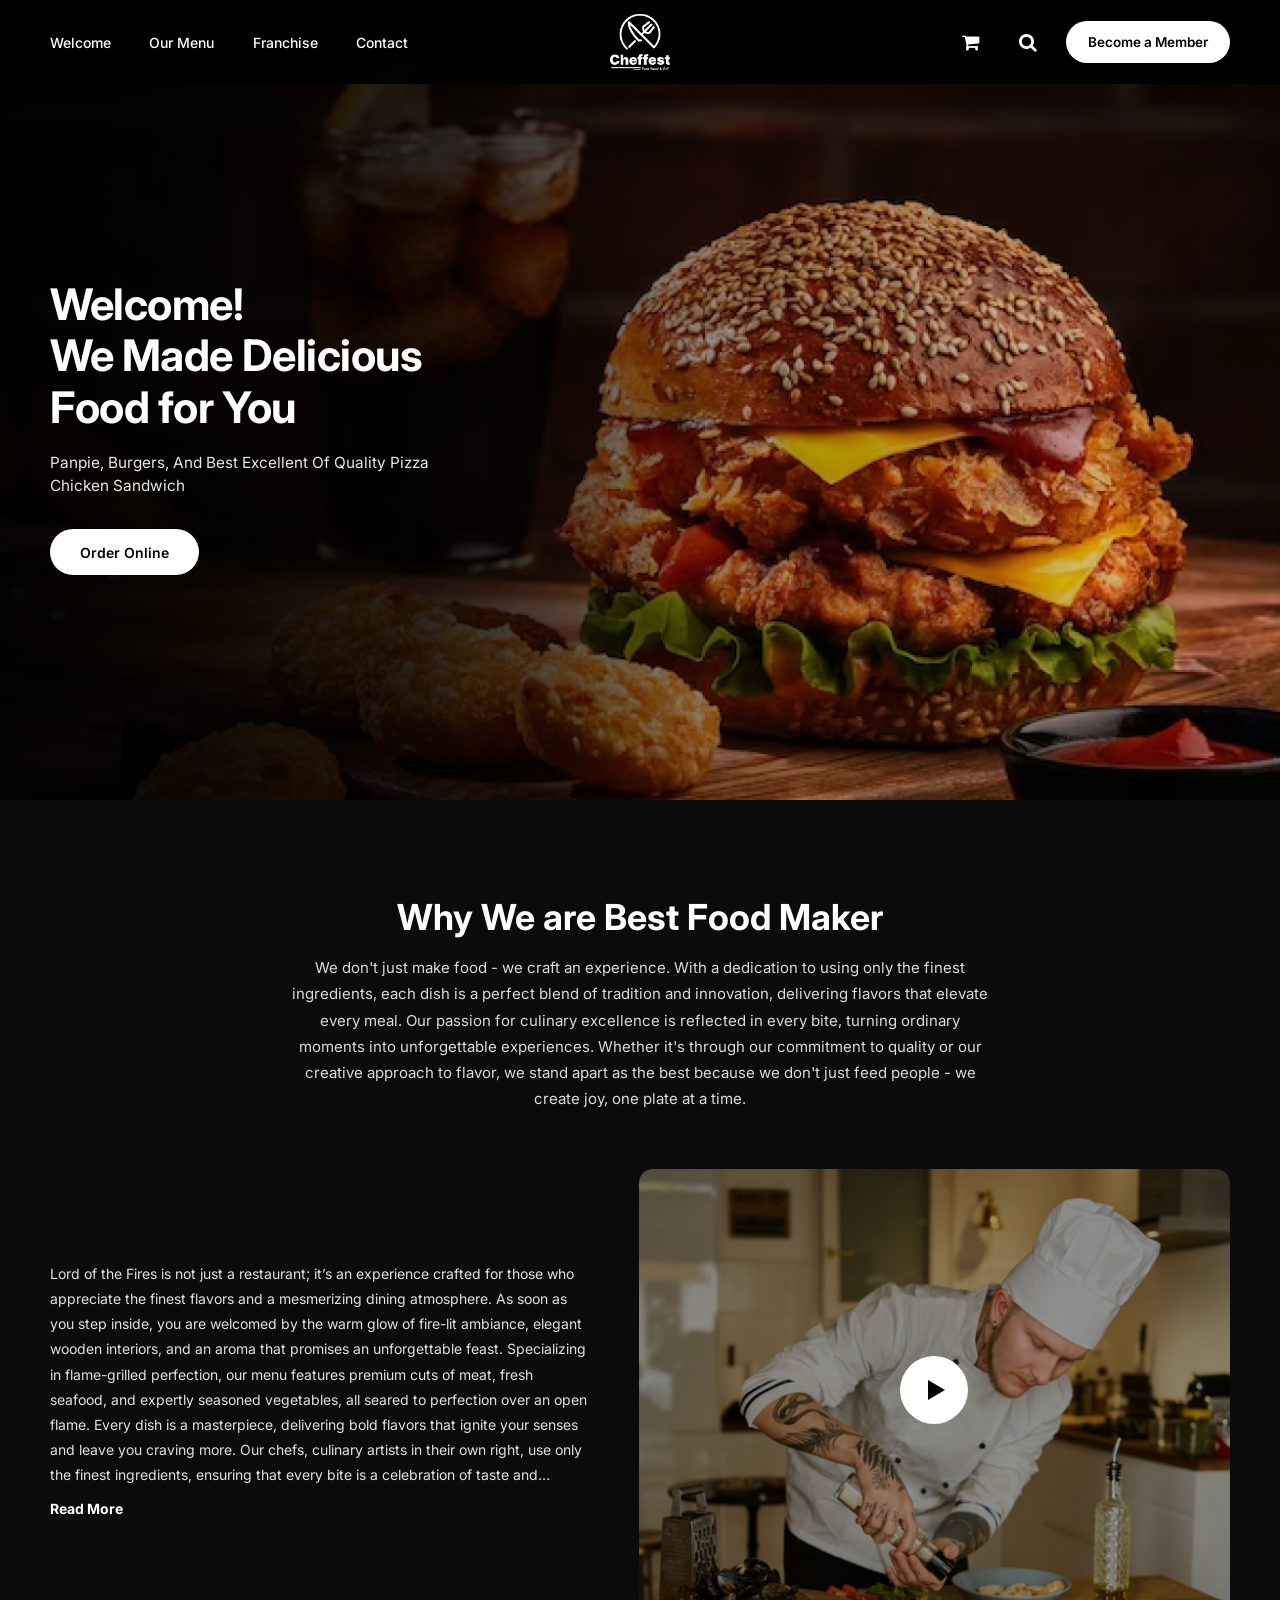
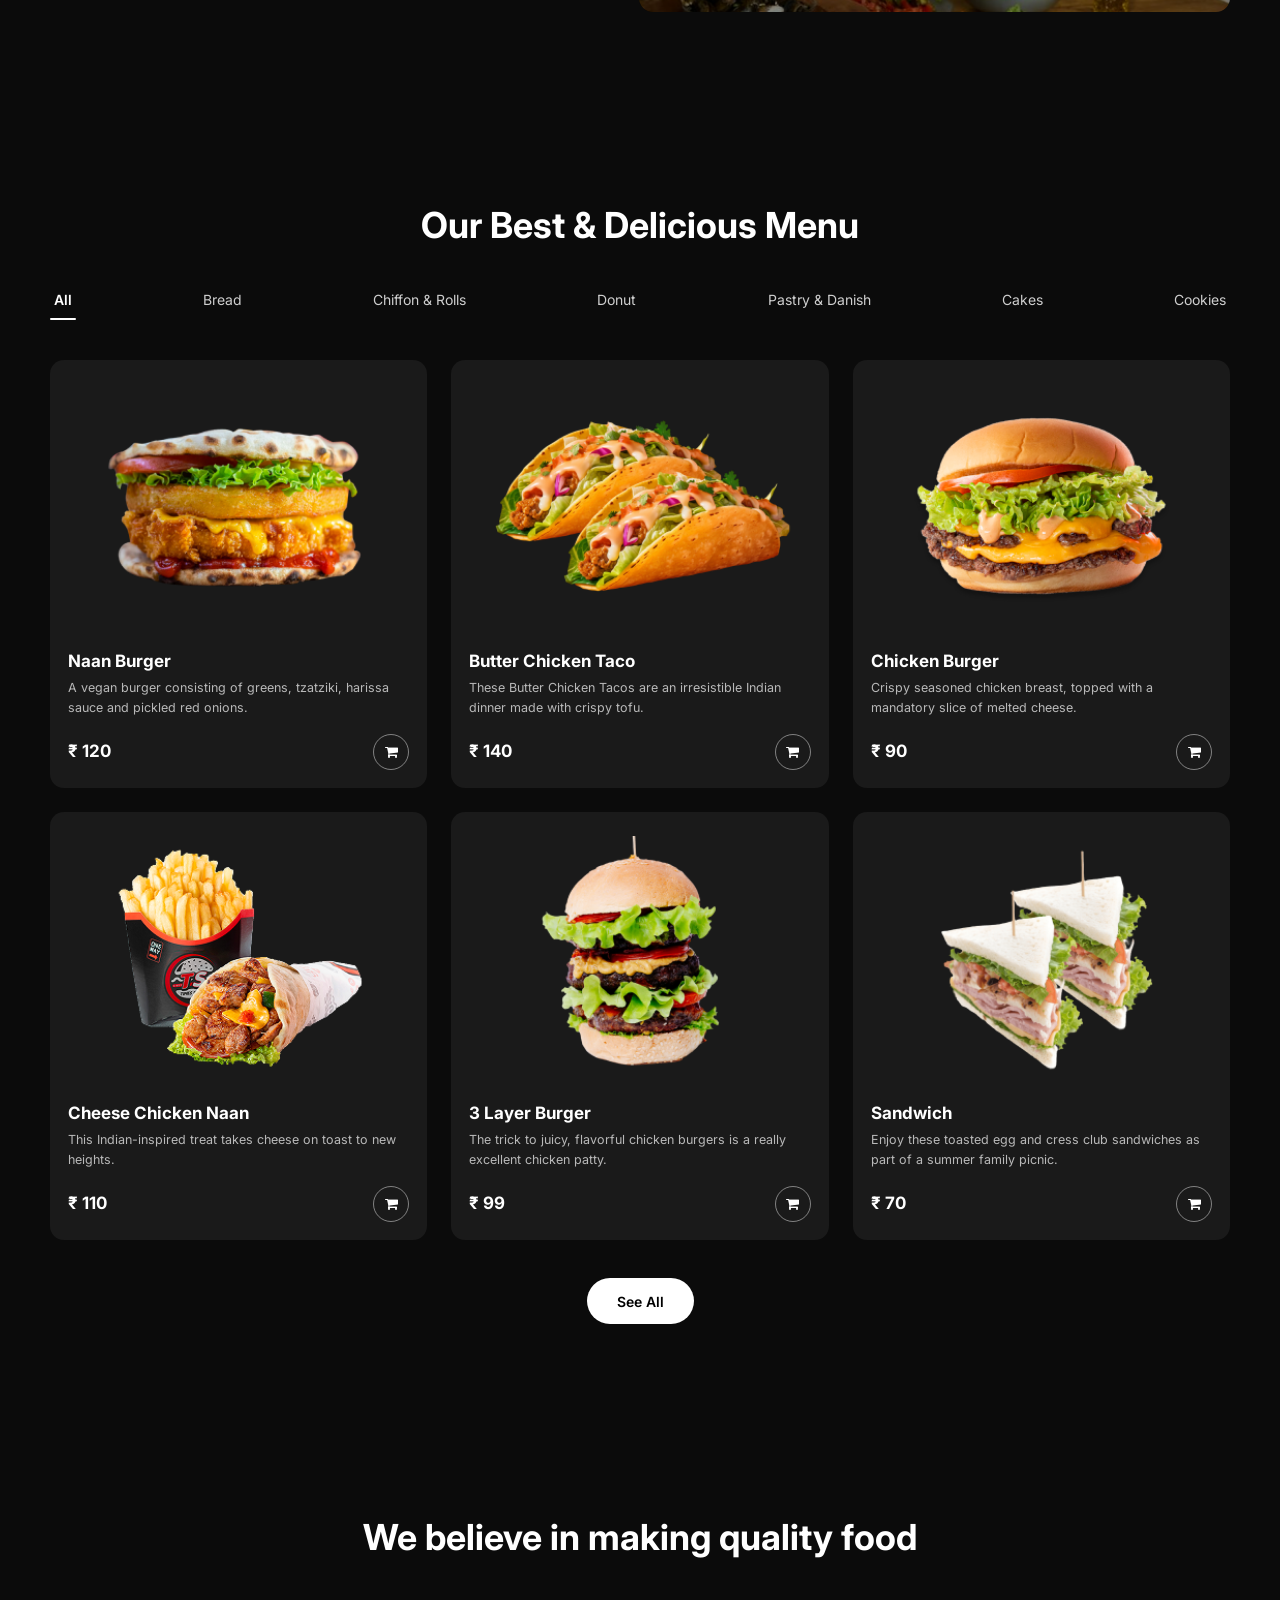
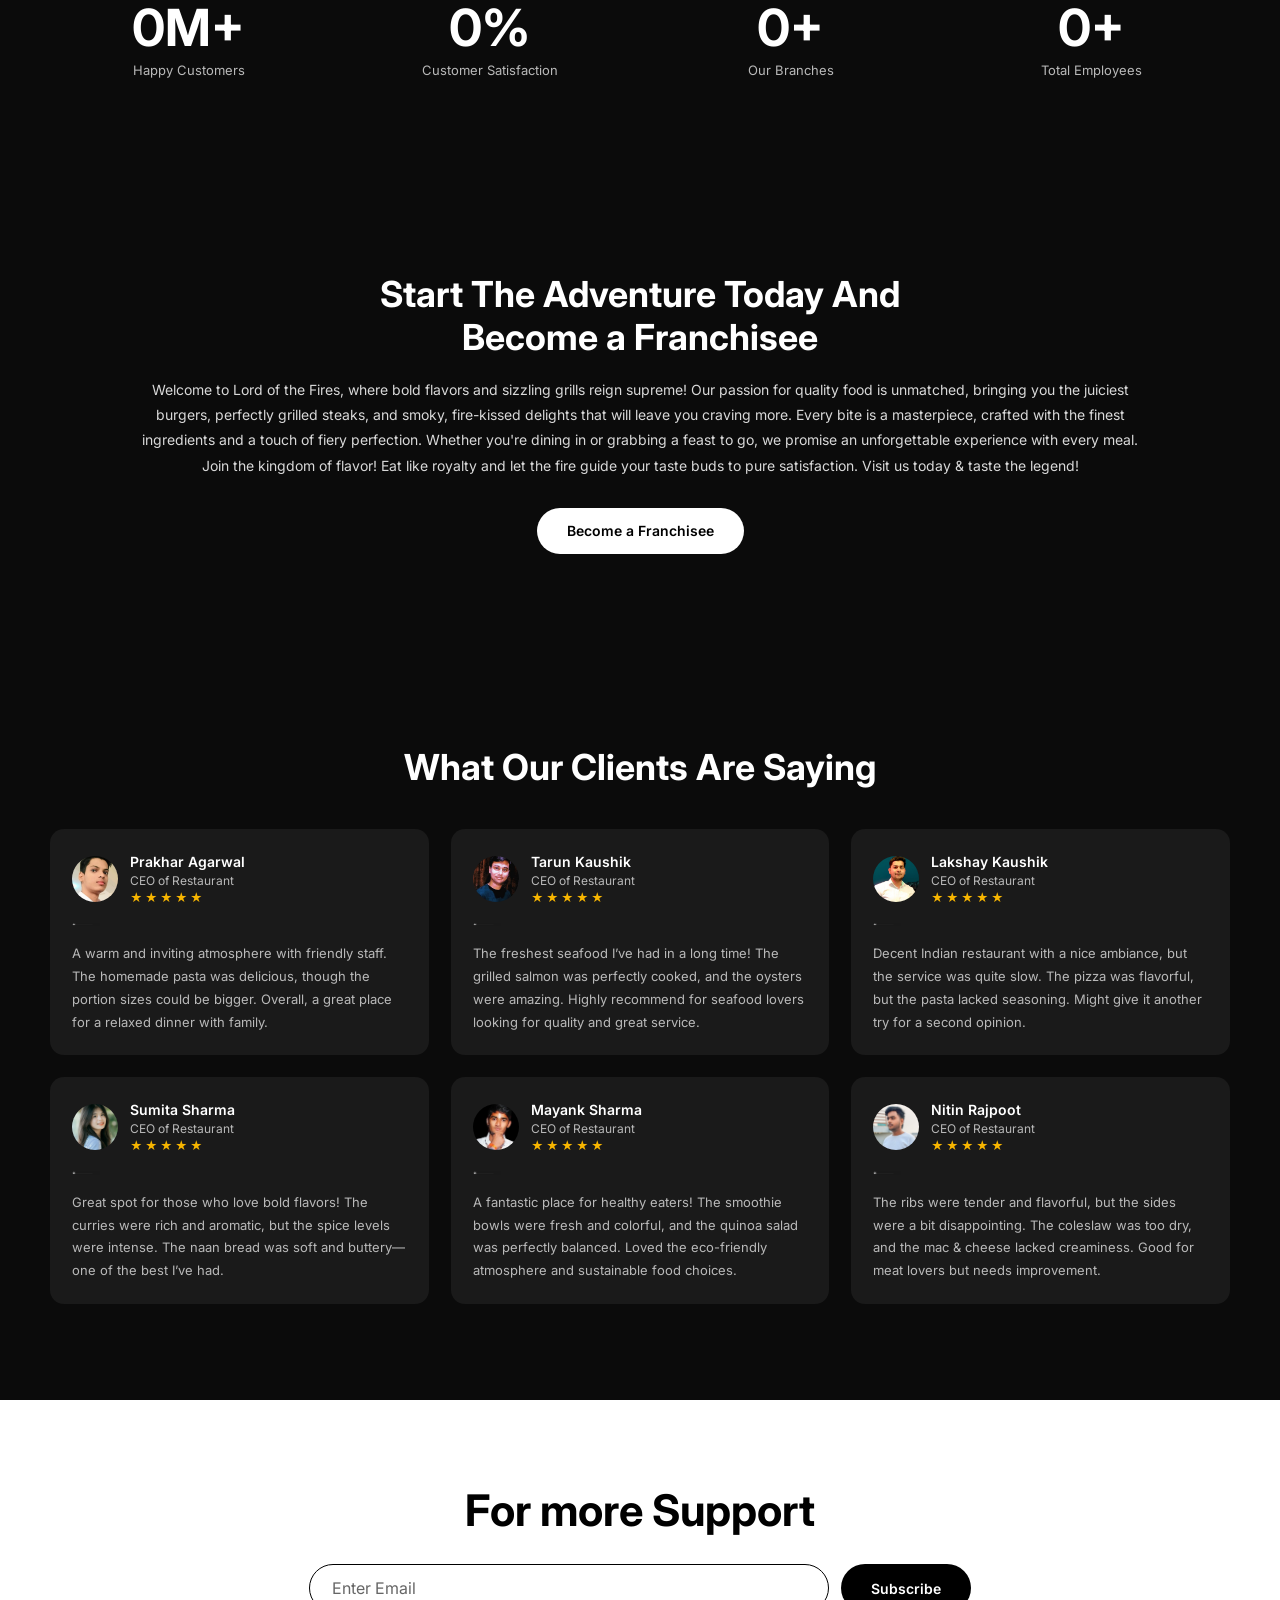
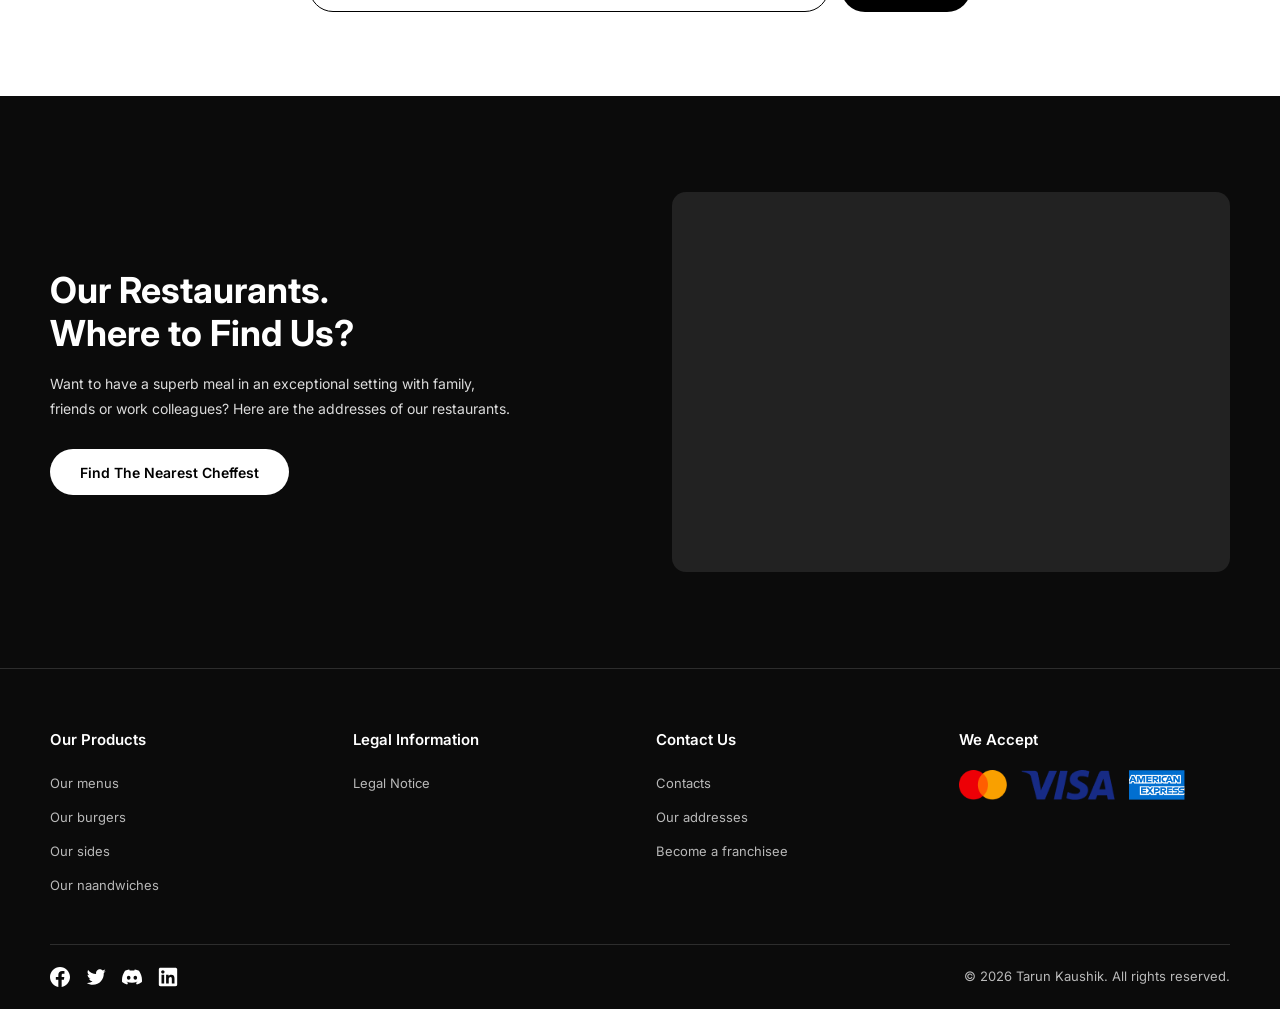
==== commit fc03804d: "index.html" ====
--- a/index.html
+++ b/index.html
@@ -106,7 +106,7 @@
                 <article class="item-box" data-category="donuts">
                     <div class="item-img"><img src="Images/img1.png" alt="Naan Burger" loading="lazy"></div>
                     <h3>Naan Burger</h3>
-                    <p>A vegan burger consisting of falafel, greens, tzatziki, harissa sauce and pickled red onions.</p>
+                    <p>A vegan burger consisting of greens, tzatziki, harissa sauce and pickled red onions.</p>
                     <div class="priceCart">
                         <span>₹ 120</span>
                         <button class="add-cart" type="button" aria-label="Add Naan Burger to cart"><i class="fa fa-shopping-cart" aria-hidden="true"></i></button>
